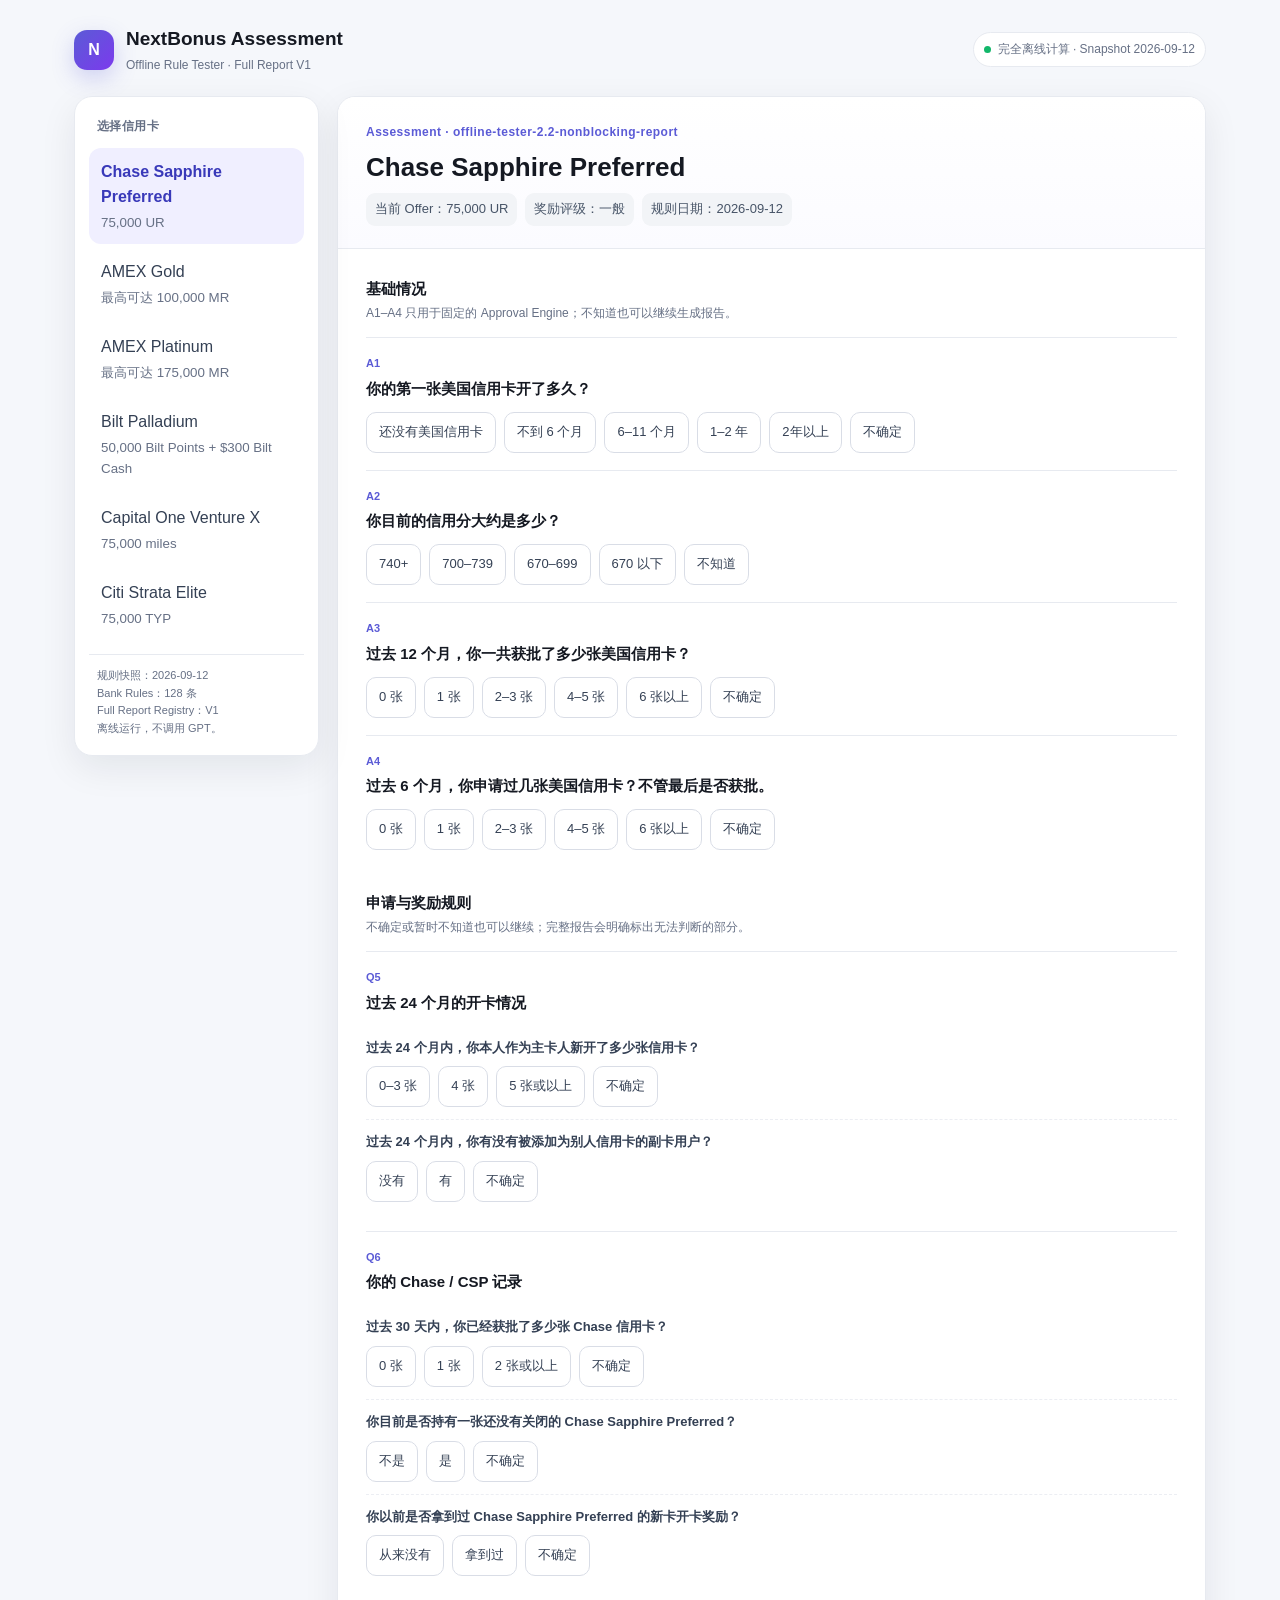
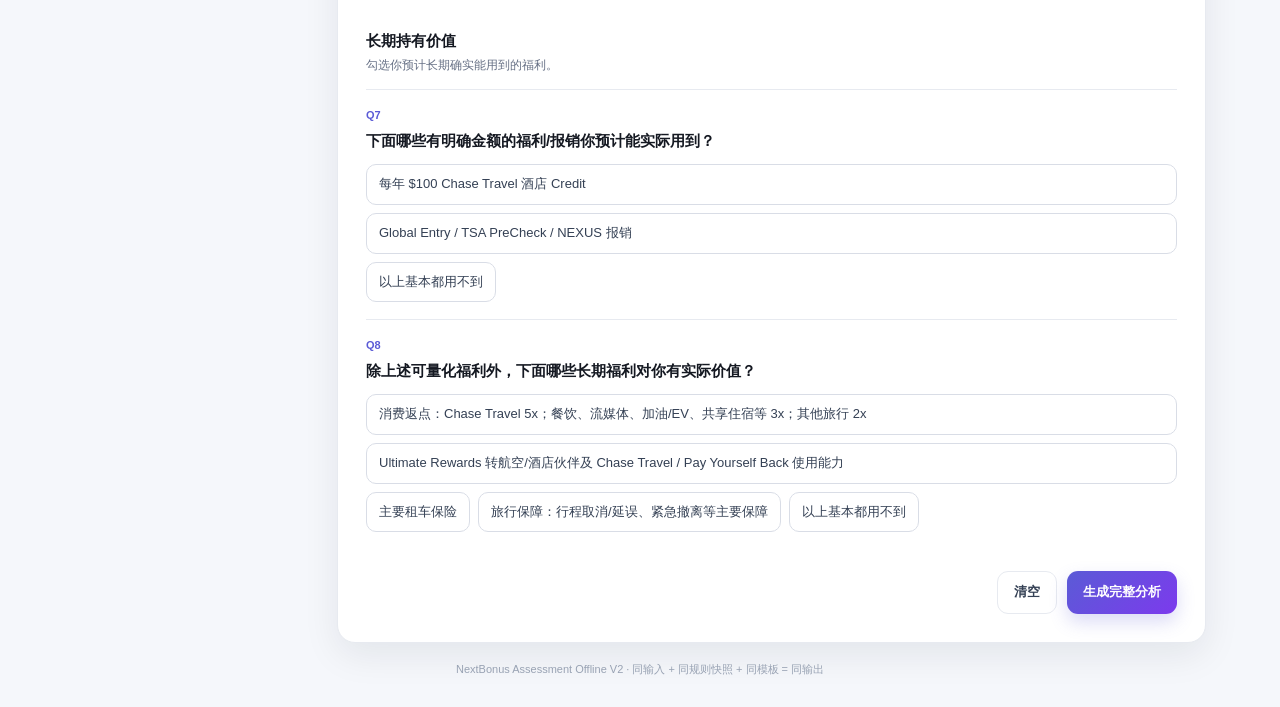
==== index.html @ 0c430f92 "Publish isolated Assessment V2.2 sandbox with QA findings" ====
<!doctype html>
<html lang="zh-CN">
<head>
<meta charset="utf-8"><meta name="viewport" content="width=device-width,initial-scale=1">
<title>NextBonus Assessment Offline V2</title>
<style>
:root{--bg:#f5f7fb;--panel:#fff;--text:#151922;--muted:#667085;--line:#e7eaf0;--brand:#5b5bd6;--brand2:#7c3aed;--good:#067647;--warn:#b54708;--bad:#b42318;--soft:#f2f4f7;--shadow:0 12px 36px rgba(16,24,40,.08)}
*{box-sizing:border-box}html{scroll-behavior:smooth}body{margin:0;background:var(--bg);color:var(--text);font-family:-apple-system,BlinkMacSystemFont,"Segoe UI","PingFang SC","Microsoft YaHei",Arial,sans-serif;line-height:1.6}button,input{font:inherit}.shell{max-width:1180px;margin:0 auto;padding:24px}.topbar{display:flex;align-items:center;justify-content:space-between;gap:16px;margin-bottom:20px}.brand{display:flex;align-items:center;gap:12px}.logo{width:40px;height:40px;border-radius:13px;background:linear-gradient(135deg,var(--brand),var(--brand2));display:grid;place-items:center;color:#fff;font-weight:850;box-shadow:0 8px 22px rgba(91,91,214,.25)}.brand h1{font-size:19px;margin:0}.brand p{font-size:12px;margin:2px 0 0;color:var(--muted)}.badge{display:inline-flex;align-items:center;gap:7px;padding:7px 10px;border:1px solid var(--line);border-radius:999px;background:#fff;color:var(--muted);font-size:12px}.dot{width:7px;height:7px;border-radius:50%;background:#12b76a}.layout{display:grid;grid-template-columns:245px minmax(0,1fr);gap:18px}.sidebar,.panel{background:var(--panel);border:1px solid var(--line);border-radius:18px;box-shadow:var(--shadow)}.sidebar{padding:14px;height:max-content;position:sticky;top:18px}.side-title{font-size:12px;color:var(--muted);font-weight:700;letter-spacing:.04em;padding:6px 8px 10px}.card-btn{width:100%;border:0;background:transparent;text-align:left;padding:11px 12px;border-radius:12px;cursor:pointer;color:#344054;margin:2px 0;transition:.15s}.card-btn:hover{background:#f7f7ff}.card-btn.active{background:#f0efff;color:#3939b9;font-weight:700}.card-btn small{display:block;color:var(--muted);font-weight:500;margin-top:2px}.side-note{border-top:1px solid var(--line);margin-top:12px;padding:12px 8px 4px;color:var(--muted);font-size:11px}.panel{overflow:hidden}.hero{padding:26px 28px 22px;border-bottom:1px solid var(--line);background:linear-gradient(180deg,#fff,#fbfbff)}.eyebrow{font-size:12px;color:var(--brand);font-weight:800;letter-spacing:.04em}.hero h2{font-size:26px;margin:5px 0}.hero-meta{display:flex;flex-wrap:wrap;gap:8px;color:var(--muted);font-size:13px}.offer-chip{display:inline-flex;padding:6px 9px;background:#f2f4f7;border-radius:9px;color:#475467}.sections{padding:4px 28px 28px}.section{padding-top:24px}.section-title{font-size:15px;font-weight:800;margin-bottom:3px}.section-sub{font-size:12px;color:var(--muted);margin-bottom:14px}.question{padding:17px 0;border-top:1px solid var(--line)}.question:first-of-type{border-top:0}.qnum{font-size:11px;font-weight:800;color:var(--brand);margin-bottom:4px}.qtitle{font-size:15px;font-weight:700;margin-bottom:11px}.subq{padding:12px 0}.subq+.subq{border-top:1px dashed #eceef3}.subq-title{font-size:13px;font-weight:650;margin-bottom:8px;color:#344054}.options{display:flex;flex-wrap:wrap;gap:8px}.option{position:relative}.option input{position:absolute;opacity:0;pointer-events:none}.option span{display:block;padding:9px 12px;border:1px solid #d9dde6;border-radius:10px;background:#fff;color:#344054;font-size:13px;cursor:pointer;transition:.15s;max-width:100%}.option input:checked+span{border-color:#7777df;background:#f2f1ff;color:#3030a8;box-shadow:0 0 0 2px rgba(91,91,214,.08)}.option span:hover{border-color:#a7a7e9}.option.long{flex:1 1 100%}.number-row{display:flex;gap:8px;align-items:center;margin-top:9px}.number-row input{width:110px;padding:9px 10px;border:1px solid #d9dde6;border-radius:10px;outline:none}.hidden{display:none!important}.form-error{display:none;margin:16px 0 0;padding:11px 13px;background:#fff4ed;border:1px solid #ffd6ae;color:#93370d;border-radius:10px;font-size:13px}.form-error.show{display:block}.actions{display:flex;gap:10px;justify-content:flex-end;padding-top:22px}.btn{border:0;border-radius:11px;padding:10px 16px;cursor:pointer;font-weight:700;font-size:13px}.btn.primary{background:linear-gradient(135deg,var(--brand),var(--brand2));color:#fff;box-shadow:0 8px 18px rgba(91,91,214,.22)}.btn.secondary{background:#fff;border:1px solid var(--line);color:#344054}.btn.ghost{background:#f7f8fa;color:#475467}.btn:hover{filter:brightness(.985)}
.report{padding:28px}.report-head{padding-bottom:22px;border-bottom:1px solid var(--line)}.report-kicker{font-size:12px;color:var(--muted);font-weight:700}.action-label{font-size:32px;font-weight:850;letter-spacing:-.02em;margin:4px 0}.action-label.apply{color:var(--good)}.action-label.consider{color:#3b4cca}.action-label.wait{color:var(--warn)}.action-label.stop{color:var(--bad)}.summary{font-size:15px;color:#475467}.report-section{padding:20px 0;border-bottom:1px solid var(--line)}.report-section:last-of-type{border-bottom:0}.report-title{display:flex;align-items:center;gap:8px;font-weight:800;font-size:15px;margin-bottom:8px}.status{font-size:12px;color:var(--brand);padding:2px 7px;border-radius:999px;background:#f2f1ff}.report-text{font-size:14px;color:#475467;white-space:pre-line}.cta-box{margin-top:22px;padding:18px;border-radius:14px;background:#f8f9fc;border:1px solid var(--line)}.cta-box p{margin:0 0 12px;color:#475467;font-size:14px}.cta-actions{display:flex;gap:10px;flex-wrap:wrap}.dev-tools{margin-top:18px;padding-top:16px;border-top:1px dashed var(--line);display:flex;gap:8px;flex-wrap:wrap}.debug{margin-top:16px}.debug summary{cursor:pointer;font-weight:700;font-size:13px;color:#475467}.debug-box{margin-top:10px;background:#101828;color:#e4e7ec;border-radius:12px;padding:14px;overflow:auto;font:12px/1.6 ui-monospace,SFMono-Regular,Menlo,monospace;white-space:pre-wrap}
.offer-page{padding:28px}.offer-top{padding-bottom:20px;border-bottom:1px solid var(--line)}.offer-top h2{font-size:27px;margin:4px 0}.assessment-card{margin-top:20px;border:1px solid var(--line);border-radius:16px;padding:18px;background:#fff}.assessment-card h3{margin:0 0 4px;font-size:15px}.assessment-action{font-size:23px;font-weight:850;margin:2px 0 14px}.metrics{display:grid;grid-template-columns:repeat(2,1fr);gap:10px}.metric{border:1px solid var(--line);border-radius:13px;padding:13px}.metric-name{font-size:12px;color:var(--muted)}.metric-value{font-size:18px;font-weight:800;margin-top:2px}.offer-actions{display:flex;gap:9px;flex-wrap:wrap;margin-top:16px}.empty-assessment{padding:16px;background:#f8f9fc;border:1px solid var(--line);border-radius:14px;color:#475467;font-size:13px}.incomplete{padding:28px}.incomplete-box{padding:18px;border:1px solid #fed7aa;background:#fff7ed;border-radius:14px}.incomplete h3{margin:0 0 7px;color:#9a3412}.incomplete p{margin:0;color:#7c2d12;font-size:13px}.footer{padding:18px 4px 4px;text-align:center;color:#98a2b3;font-size:11px}
@media(max-width:820px){.shell{padding:12px}.badge{display:none}.layout{grid-template-columns:1fr}.sidebar{position:static;display:flex;overflow-x:auto;gap:4px;padding:8px}.side-title,.side-note{display:none}.card-btn{min-width:160px}.hero,.report,.offer-page{padding:20px}.sections{padding:4px 20px 20px}.metrics{grid-template-columns:1fr}.action-label{font-size:28px}}
</style></head><body>
<div class="shell"><div class="topbar"><div class="brand"><div class="logo">N</div><div><h1>NextBonus Assessment</h1><p>Offline Rule Tester · Full Report V1</p></div></div><div class="badge"><span class="dot"></span> 完全离线计算 · Snapshot 2026-09-12</div></div><div class="layout"><aside class="sidebar" id="sidebar"></aside><main class="panel" id="main"></main></div><div class="footer">NextBonus Assessment Offline V2 · 同输入 + 同规则快照 + 同模板 = 同输出</div></div>
<script>window.NB_CONFIG={"snapshotDate":"2026-09-12","engineVersion":"offline-tester-2.1-full-report-v1","sourceVersions":{"Bank Rules.xlsx":"128 rules / Drive modified 2026-09-12T10:27:48Z","Assessment Orchestrator.xlsx":"FINAL / 2026-09-12","Approval Engine.xlsx":"FINAL / 2026-09-12","Offer Timing.xlsx":"current internal snapshot","Long-term Holding Value.xlsx":"FINAL / 6 launch cards","Full Report Template Registry V1.xlsx":"120/120 reference QA; 76/76 variable QA"},"cards":{"chase_sapphire_preferred":{"key":"chase_sapphire_preferred","name":"Chase Sapphire Preferred","issuer":"CHASE","sensitivity":"MEDIUM","annualFee":95.0,"article":"https://www.uscreditcards101.com/zh/cn/article/chase-sapphire-preferred/","applicationUrl":"https://www.uscreditcards101.com/go/chase-sapphire-preferred","q7":[{"id":"CSP_Q7_HOTEL","label":"每年 $100 Chase Travel 酒店 Credit","annualValue":100.0,"short":"Chase Travel 酒店 Credit"},{"id":"CSP_Q7_GE","label":"Global Entry / TSA PreCheck / NEXUS 报销","annualValue":30.0,"short":"GE / TSA / NEXUS 报销"}],"q8":[{"id":"CSP_Q8_REWARDS","label":"消费返点：Chase Travel 5x；餐饮、流媒体、加油/EV、共享住宿等 3x；其他旅行 2x","short":"消费高倍返点"},{"id":"CSP_Q8_UR","label":"Ultimate Rewards 转航空/酒店伙伴及 Chase Travel / Pay Yourself Back 使用能力","short":"UR 转点"},{"id":"CSP_Q8_RENTAL","label":"主要租车保险","short":"租车保险"},{"id":"CSP_Q8_TRAVEL_PROTECTION","label":"旅行保障：行程取消/延误、紧急撤离等主要保障","short":"旅行保障"}],"timing":{"timingId":"OT-CHASE-010","rating":"一般","wait":"不建议等待","mechanism":"PUBLIC","current":"75,000 UR","high":"100,000 UR","low":"60,000 UR","historyCount":4}},"amex_gold":{"key":"amex_gold","name":"AMEX Gold","issuer":"AMEX","sensitivity":"MEDIUM","annualFee":325.0,"article":"https://www.uscreditcards101.com/zh/cn/article/amex-prg-intro/","applicationUrl":"https://www.uscreditcards101.com/go/amex-gold","q7":[{"id":"GOLD_Q7_UBER","label":"$120 Uber Credit","annualValue":120.0,"short":"Uber Credit"},{"id":"GOLD_Q7_DUNKIN","label":"$84 Dunkin Credit","annualValue":84.0,"short":"Dunkin Credit"},{"id":"GOLD_Q7_RESY","label":"$100 Resy Credit","annualValue":100.0,"short":"Resy Credit"},{"id":"GOLD_Q7_DINING","label":"$120 Dining Credit","annualValue":120.0,"short":"Dining Credit"}],"q8":[{"id":"GOLD_Q8_REWARDS","label":"消费返点：餐饮/美国超市 4x；AMEX Travel 预付酒店 5x；机票等高倍积分","short":"餐饮/超市高倍积分"},{"id":"GOLD_Q8_MR","label":"Membership Rewards 转航空或酒店伙伴","short":"MR 转点"},{"id":"GOLD_Q8_THC","label":"The Hotel Collection 酒店待遇","short":"THC 酒店权益"},{"id":"GOLD_Q8_HERTZ","label":"Hertz Five Star","short":"Hertz Five Star"},{"id":"GOLD_Q8_OFFERS","label":"AMEX Offers","short":"AMEX Offers"}],"timing":{"timingId":"OT-AMEX-002","rating":"史高","wait":"不建议等待","mechanism":"AS_HIGH_AS","current":"最高可达 100,000 MR","max":"100,000 MR","high":"100,000 MR","low":"60,000 MR","historyCount":4}},"amex_platinum":{"key":"amex_platinum","name":"AMEX Platinum","issuer":"AMEX","sensitivity":"MEDIUM","annualFee":895.0,"article":"https://www.uscreditcards101.com/zh/cn/article/amex-platinum-intro/","applicationUrl":"https://www.uscreditcards101.com/go/amex-platinum","q7":[{"id":"PLAT_Q7_FHR","label":"$600 FHR 酒店 Credit","annualValue":600.0,"short":"FHR 酒店 Credit"},{"id":"PLAT_Q7_ENTERTAINMENT","label":"$300 娱乐订阅 Credit","annualValue":300.0,"short":"娱乐订阅 Credit"},{"id":"PLAT_Q7_EQUINOX","label":"$300 Equinox Credit","annualValue":300.0,"short":"Equinox Credit"},{"id":"PLAT_Q7_CLEAR","label":"$209 CLEAR Credit","annualValue":209.0,"short":"CLEAR Credit"},{"id":"PLAT_Q7_OURA","label":"$200 Oura Ring Credit","annualValue":200.0,"short":"Oura Ring Credit"},{"id":"PLAT_Q7_LULULEMON","label":"$300 Lululemon Credit","annualValue":300.0,"short":"Lululemon Credit"},{"id":"PLAT_Q7_RESY","label":"$400 Resy Credit","annualValue":400.0,"short":"Resy Credit"},{"id":"PLAT_Q7_WALMART","label":"Walmart+ 月度会员报销","annualValue":155.4,"short":"Walmart+"},{"id":"PLAT_Q7_AIRLINE","label":"$200 航空杂费 Credit","annualValue":200.0,"short":"航空杂费 Credit"},{"id":"PLAT_Q7_UBER","label":"$200 Uber Credit + $100 Uber One","annualValue":300.0,"short":"Uber / Uber One"},{"id":"PLAT_Q7_GE","label":"Global Entry / TSA PreCheck 报销","annualValue":30.0,"short":"GE / TSA 报销"}],"q8":[{"id":"PLAT_Q8_REWARDS","label":"消费返点：机票及部分 AMEX Travel 酒店 5x MR","short":"5x 机票/酒店"},{"id":"PLAT_Q8_MR","label":"Membership Rewards 转航空或酒店伙伴","short":"MR 转点"},{"id":"PLAT_Q8_LOUNGE","label":"Centurion Lounge、Priority Pass、Delta Sky Club 等机场休息室","short":"机场休息室"},{"id":"PLAT_Q8_HOTEL_STATUS","label":"Hilton Gold、Marriott Gold、Leaders Club Sterling 等酒店会籍","short":"酒店会籍"},{"id":"PLAT_Q8_FHR","label":"FHR / THC 酒店附加待遇","short":"FHR / THC 酒店待遇"},{"id":"PLAT_Q8_RENTAL_STATUS","label":"Avis、Hertz、National 等租车高级会员","short":"租车会籍"},{"id":"PLAT_Q8_OFFERS","label":"AMEX Offers","short":"AMEX Offers"},{"id":"PLAT_Q8_PROTECTION","label":"延长保修、购物保护等 AMEX 购物保障","short":"购物保障"}],"timing":{"timingId":"OT-AMEX-001","rating":"史高","wait":"不建议等待","mechanism":"AS_HIGH_AS","current":"最高可达 175,000 MR","max":"175,000 MR","high":"175,000 MR","low":"75,000 MR","historyCount":4}},"bilt_palladium":{"key":"bilt_palladium","name":"Bilt Palladium","issuer":"BILT","sensitivity":"HIGH","annualFee":495.0,"article":"https://www.uscreditcards101.com/zh/cn/article/bilt-palladium-card-review/","applicationUrl":"https://www.uscreditcards101.com/go/bilt-palladium","q7":[{"id":"BILT_Q7_HOTEL","label":"每年 $400 Bilt Travel 酒店 Credit","annualValue":400.0,"short":"Bilt Travel 酒店 Credit"},{"id":"BILT_Q7_CASH","label":"每年 $200 Bilt Cash","annualValue":200.0,"short":"Bilt Cash"}],"q8":[{"id":"BILT_Q8_REWARDS","label":"消费返点：房租/房贷 1x；其他消费 2x Bilt Points + 4% Bilt Cash","short":"房租/消费返点"},{"id":"BILT_Q8_TRANSFER","label":"Bilt Points 转航空或酒店伙伴","short":"Bilt 转点"},{"id":"BILT_Q8_PP","label":"Priority Pass","short":"Priority Pass"},{"id":"BILT_Q8_PHONE","label":"手机保险","short":"手机保险"},{"id":"BILT_Q8_LHC","label":"Bilt Luxury Hotel Collection","short":"Luxury Hotel Collection"},{"id":"BILT_Q8_EXPERIENCES","label":"Bilt Rent Day 与其他会员活动 / Exclusive Bilt Experiences","short":"Rent Day / Bilt Experiences"}],"timing":{"timingId":"OT-BILTCOLUMN-011","rating":"史高","wait":"不建议等待","mechanism":"PUBLIC","current":"50,000 Bilt Points + $300 Bilt Cash","high":"50,000 Bilt Points + $300 Bilt Cash","low":"50,000 Bilt Points + $300 Bilt Cash","historyCount":1}},"capital_one_venture_x":{"key":"capital_one_venture_x","name":"Capital One Venture X","issuer":"CAPITAL_ONE","sensitivity":"HIGH","annualFee":395.0,"article":"https://www.uscreditcards101.com/zh/cn/article/capital-one-venture-x-card-review/","applicationUrl":"https://www.uscreditcards101.com/go/capital-one-venture-x","q7":[{"id":"VX_Q7_TRAVEL","label":"每年 $300 Capital One Travel Credit","annualValue":300.0,"short":"Capital One Travel Credit"},{"id":"VX_Q7_ANNIV","label":"每年 10,000 周年里程","annualValue":130.0,"short":"10,000 周年里程"},{"id":"VX_Q7_GE","label":"Global Entry / TSA PreCheck 报销","annualValue":30.0,"short":"GE / TSA 报销"}],"q8":[{"id":"VX_Q8_REWARDS","label":"消费返点：所有消费 2x；Capital One Travel 最高 10x/5x","short":"2x / Travel 高倍返点"},{"id":"VX_Q8_TRANSFER","label":"Capital One Miles 转航空伙伴","short":"Capital One 转点"},{"id":"VX_Q8_LOUNGE","label":"Priority Pass 与 Capital One Lounge","short":"机场休息室"},{"id":"VX_Q8_HERTZ","label":"Hertz President’s Circle","short":"Hertz President’s Circle"},{"id":"VX_Q8_PROTECTION","label":"其他旅行与租车保障","short":"旅行/租车保障"}],"timing":{"timingId":"OT-CAPITALONE-013","rating":"一般","wait":"建议等待","mechanism":"PUBLIC","current":"75,000 miles","high":"100,000 miles","low":"75,000 miles","historyCount":4}},"citi_strata_elite":{"key":"citi_strata_elite","name":"Citi Strata Elite","issuer":"CITI","sensitivity":"HIGH","annualFee":595.0,"article":"https://www.uscreditcards101.com/zh/cn/article/citi-strata-elite-review/","applicationUrl":"https://www.uscreditcards101.com/go/citi-strata-elite","q7":[{"id":"CITI_Q7_HOTEL","label":"每年 $300 Citi Travel 酒店 Credit","annualValue":300.0,"short":"Citi Travel 酒店 Credit"},{"id":"CITI_Q7_SPLURGE","label":"每年 $200 Splurge Credit","annualValue":200.0,"short":"Splurge Credit"},{"id":"CITI_Q7_BLACKLANE","label":"每年 $200 Blacklane Credit","annualValue":200.0,"short":"Blacklane Credit"},{"id":"CITI_Q7_GE","label":"Global Entry / TSA PreCheck 报销","annualValue":30.0,"short":"GE / TSA 报销"},{"id":"CITI_Q7_REL","label":"$145 Citigold / Private Client 年度关系 Credit","annualValue":145.0,"short":"Citigold / Private Client Credit"}],"q8":[{"id":"CITI_Q8_REWARDS","label":"消费返点：Citi Travel 12x/6x、周末晚餐饮 6x、其他餐饮 3x、其他消费 1.5x","short":"消费高倍返点"},{"id":"CITI_Q8_AA","label":"ThankYou Points 转 American Airlines","short":"AA 转点"},{"id":"CITI_Q8_OTHER_TRANSFER","label":"ThankYou Points 转其他航空或酒店伙伴","short":"其他转点伙伴"},{"id":"CITI_Q8_PP","label":"Priority Pass（主卡可带 2 位客人）","short":"Priority Pass"},{"id":"CITI_Q8_AA_PASS","label":"每年 4 张 Admirals Club Lounge Pass","short":"Admirals Club Pass"},{"id":"CITI_Q8_RESERVE","label":"The Reserve by Citi Travel 高端酒店待遇","short":"Reserve 酒店权益"},{"id":"CITI_Q8_TRAVEL_PROTECTION","label":"旅行保险 / 旅行保障","short":"旅行保障"}],"timing":{"timingId":"OT-CITI-015","rating":"一般","wait":"不建议等待","mechanism":"PUBLIC","current":"75,000 TYP","high":"100,000 TYP","low":"75,000 TYP","historyCount":3}}},"finalTemplates":{"APPLY_NOW":{"action":"现在申请","summary":"目前没有明显限制，现在的奖励也值得申请。"},"CONSIDER":{"action":"可以申请","summary":"目前没有明显申请限制。"},"WAIT_APPLICATION_RULE":{"action":"建议等待","summary":"目前有一项申请规则还需要等一等，具体原因见下方。"},"WAIT_BONUS_RULE":{"action":"建议等待","summary":"现在申请会影响开卡奖励资格，建议等限制解除后再申请。"},"WAIT_SYSTEM_RULE":{"action":"建议等待","summary":"有一项规则目前还不能可靠确认。"},"WAIT_OFFER":{"action":"建议等待","summary":"申请条件本身没有明显问题，但当前奖励值得等等。"},"STOP_APPLICATION":{"action":"暂不建议申请","summary":"目前有明确的申请限制。"},"BONUS_BLOCK":{"action":"暂不建议申请","summary":"目前即使申请，也拿不到这次开卡奖励。"},"APPROVAL_RISK":{"action":"暂不建议申请","summary":"按你目前的情况，这张卡的获批难度比较高。"}},"applicationClear":{"chase_sapphire_preferred":"你目前没有触发 Chase 5/24、近期批卡限制或 CSP 当前持卡限制。","amex_gold":"你目前没有触发同卡 90 天重复申请限制，AMEX 当前持卡数量也没有形成申请限制。","amex_platinum":"你目前没有触发同卡 90 天重复申请限制，AMEX 当前持卡数量也没有形成申请限制。","bilt_palladium":"你目前不在 Bilt 被拒后的 45 天等待期内。","capital_one_venture_x":"你近期的 Capital One 申请记录没有触发当前 Offer 的申请限制。","citi_strata_elite":"你目前没有触发 Citi 8 天或 2/65 的近期申请限制。"},"bonusClear":"从你目前的持卡和开卡奖励记录看，没有发现会影响这次开卡奖励的情况。","approvalReasons":{"AGE_NONE":{"text":"你目前还没有自己的美国信用卡记录。","polarity":"NEGATIVE","priority":100},"AGE_LT6M":{"text":"你的第一张美国信用卡还不到 6 个月，信用记录偏短。","polarity":"NEGATIVE","priority":95},"AGE_6_11M":{"text":"你的美国信用记录还不到一年。","polarity":"NEGATIVE","priority":85},"AGE_1_2Y":{"text":"你的美国信用记录已经超过一年。","polarity":"POSITIVE","priority":40},"AGE_2Y_PLUS":{"text":"你的美国信用记录已经比较成熟。","polarity":"POSITIVE","priority":45},"SCORE_740_PLUS":{"text":"你的信用分在 740 以上，属于比较好的区间。","polarity":"POSITIVE","priority":50},"SCORE_700_739":{"text":"你的信用分在 700–739，整体还不错。","polarity":"POSITIVE","priority":35},"SCORE_670_699":{"text":"你的信用分在 670–699，会增加一些申请难度。","polarity":"NEGATIVE","priority":80},"SCORE_LT670":{"text":"你的信用分低于 670，是目前比较明显的负面因素。","polarity":"NEGATIVE","priority":98},"ACTIVITY_LOW":{"text":"最近申请和新开信用卡的频率不高。","polarity":"POSITIVE","priority":30},"ACTIVITY_MEDIUM":{"text":"最近有一些信用卡申请记录。","polarity":"NEUTRAL","priority":60},"ACTIVITY_HIGH":{"text":"最近申请和新开信用卡的数量比较多。","polarity":"NEGATIVE","priority":88},"ACTIVITY_VERY_HIGH":{"text":"你近期申请信用卡比较频繁，是目前比较明显的负面因素。","polarity":"NEGATIVE","priority":97},"BILT_THIN_FILE":{"text":"你的信用记录还比较短，对 Bilt 2.0 会更不利。","polarity":"NEGATIVE","priority":100},"BILT_RECENT_ACTIVITY_HIGH":{"text":"你最近申请信用卡比较频繁，这会增加 Bilt 的申请难度。","polarity":"NEGATIVE","priority":95},"BILT_NEW_ACCOUNTS_HIGH":{"text":"过去一年你新开的信用卡比较多，这会增加 Bilt 的申请难度。","polarity":"NEGATIVE","priority":90}},"approvalTemplates":{"APPROVAL_HIGH":"按你目前的情况，这张卡的获批条件比较不错。","APPROVAL_MEDIUM":"按你目前的情况，这张卡不算特别稳。","APPROVAL_LOW":"按你目前的情况，这张卡的获批难度比较高。","APPROVAL_VERY_LOW":"目前有明确的申请限制，因此获批可能性显示为极低。","APPROVAL_UNKNOWN":"目前的信息还不足以可靠判断获批可能性。","APPROVAL_VERY_LOW_WAIT":"由于上面的申请规则目前处于等待状态，获批可能性显示为极低。","APPROVAL_VERY_LOW_BLOCK":"由于上面的申请规则目前明确限制申请，获批可能性显示为极低。","APPROVAL_SOFT_1":"上面的申请规则也会增加一些申请难度。","APPROVAL_SOFT_2":"上面的申请规则会明显增加这次申请难度。"},"longTemplates":{"LT_BASE_HAS_VALUE":"按你的选择，你每年大约能用到 ${usable_value} 的可量化福利。","LT_BASE_ZERO":"按你的选择，目前没有可量化报销能实际用到。","LT_COVER_GE100":"这些可量化福利已经可以覆盖这张卡的年费。","LT_COVER_75_99":"这些可量化福利可以覆盖大部分年费。","LT_COVER_50_74":"这些可量化福利可以覆盖一半以上的年费。","LT_COVER_25_49":"这些可量化福利只能覆盖一部分年费。","LT_COVER_LT25":"这些可量化福利只能覆盖很少一部分年费。","LT_NO_ANNUAL_FEE":"这张卡没有年费。","LT_BENEFITS_SELECTED":"除此之外，你还会用到：{selected_benefit_short_labels}。","LT_BENEFITS_NONE":"其他主要长期福利目前基本用不上。","LT_END_VERY_HIGH":"以你的使用方式，这张卡很适合长期持有。","LT_END_HIGH":"以你的使用方式，这张卡比较适合长期持有。","LT_END_MEDIUM":"这些福利能抵掉一部分持卡成本，长期持有价值比较一般。","LT_END_LOW":"你能用上的福利不算多，年费比较难完全值回来。","LT_END_VERY_LOW":"你目前能用上的主要福利很少，长期持有并不划算。","LT_END_UNKNOWN":"还缺少你的福利使用情况，暂时无法判断长期持有价值。","LT_Q7_SELECTED":"你能用到的可量化福利包括：{selected_q7_short_labels}。","LT_Q7_NONE":"目前没有你明确会使用的可量化福利。"},"cta":{"APPLY_NOW":{"text":"去申请","pre":"现在就可以申请这张卡。","dest":"current_application_url"},"CONSIDER":{"text":"去申请","pre":"如果你现在想申请，可以直接继续。","dest":"current_application_url"},"WAIT_APPLICATION_RULE":{"text":"返回 Offer","pre":"{retry_or_condition_sentence}","dest":"offer_detail_url"},"WAIT_BONUS_RULE":{"text":"返回 Offer","pre":"{retry_or_condition_sentence}","dest":"offer_detail_url"},"WAIT_SYSTEM_RULE":{"text":"返回 Offer","pre":"建议等这项规则确认后再重新评估。","dest":"offer_detail_url"},"WAIT_OFFER":{"text":"返回 Offer","pre":"当前可以先不申请，等更好的奖励。","dest":"offer_detail_url"},"STOP_APPLICATION":{"text":"返回 Offer","pre":"目前不建议继续申请这张卡。","dest":"offer_detail_url"},"BONUS_BLOCK":{"text":"返回 Offer","pre":"目前不建议为了这次开卡奖励继续申请。","dest":"offer_detail_url"},"APPROVAL_RISK":{"text":"返回 Offer","pre":"目前申请难度比较高，可以先回到 Offer 页面。","dest":"offer_detail_url"}}};</script>
<script>
(function(){'use strict';
const C=window.NB_CONFIG;
C.engineVersion='offline-tester-2.2-nonblocking-report';
C.finalTemplates.WAIT_INFORMATION={action:'建议等待',summary:'有一些关键信息目前还不确定，完整报告里已经标出来。'};
C.cta.WAIT_INFORMATION={text:'返回 Offer',pre:'报告里已经标出还无法判断的部分；之后确认信息后可以重新评估。',dest:'offer_detail_url'};
const RULES={
 'CHASE-001':{name:'Chase 5/24',dimension:'APPLICATION',impact:3,hard:'WAIT'},
 'CHASE-002':{name:'Chase 2/30',dimension:'APPLICATION',impact:3,hard:'WAIT'},
 'CHASE-003':{name:'CSP 同卡奖励历史',dimension:'BONUS',impact:3,hard:'BLOCK'},
 'CHASE-010':{name:'Chase 5/24 副卡边界',dimension:'APPLICATION',impact:0,hard:'NONE'},
 'CHASE-PROD-017':{name:'CSP 当前持卡限制',dimension:'APPLICATION',impact:3,hard:'BLOCK'},
 'AMEX-001':{name:'AMEX 同产品持卡历史',dimension:'BONUS',impact:3,hard:'BLOCK'},
 'AMEX-008':{name:'AMEX Charge / Pay Over Time 卡数量',dimension:'APPLICATION',impact:1,hard:'NONE'},
 'AMEX-011':{name:'AMEX 同产品 90 天间隔',dimension:'APPLICATION',impact:2,hard:'NONE'},
 'AMEX-FL-001':{name:'AMEX Platinum Family Rule',dimension:'BONUS',impact:3,hard:'BLOCK'},
 'AMEX-FL-004':{name:'AMEX Gold Family Rule',dimension:'BONUS',impact:3,hard:'BLOCK'},
 'BILT-001':{name:'Bilt 2.0 共享 Welcome Bonus 限制',dimension:'BONUS',impact:3,hard:'BLOCK'},
 'BILT-003':{name:'Bilt 45 天重新申请间隔',dimension:'APPLICATION',impact:3,hard:'WAIT'},
 'CAP1-001':{name:'Capital One 近期申请信号',dimension:'APPLICATION',impact:1,hard:'NONE'},
 'CAP1-002':{name:'Capital One 30 天申请次数条款',dimension:'APPLICATION',impact:3,hard:'WAIT'},
 'CAP1-004':{name:'Venture X 48 个月奖励限制',dimension:'BONUS',impact:3,hard:'WAIT'},
 'CITI-001':{name:'Citi 8 天申请节奏',dimension:'APPLICATION',impact:2,hard:'NONE'},
 'CITI-002':{name:'Citi 2/65',dimension:'APPLICATION',impact:3,hard:'WAIT'},
 'CITI-PROD-009':{name:'Strata Elite 48 个月奖励 / 转卡条款',dimension:'BONUS',impact:3,hard:'WAIT'}
};
const HARD_RANK={NONE:0,WAIT:1,BLOCK:2};
const MISSING_FACT_INFO={
 '过去 24 个月本人主卡新账户':{dimension:'APPLICATION',hard:true,text:'你没有确认过去 24 个月本人新开信用卡的数量，因此 Chase 5/24 是否触发目前无法判断。'},
 '过去 30 天 Chase 批卡数量':{dimension:'APPLICATION',hard:true,text:'你没有确认过去 30 天 Chase 的批卡数量，因此 Chase 2/30 是否触发目前无法判断。'},
 'CSP 开卡奖励历史':{dimension:'BONUS',hard:true,text:'你没有确认是否曾拿过 Chase Sapphire Preferred 的开卡奖励，因此这次开卡奖励资格目前无法判断。'},
 '当前 CSP 持卡状态':{dimension:'APPLICATION',hard:true,text:'你没有确认目前是否仍持有 Chase Sapphire Preferred，因此当前持卡限制是否适用目前无法判断。'},
 '同产品 90 天申请记录':{dimension:'APPLICATION',hard:false,text:'你没有确认过去 90 天是否申请或获批过这张 AMEX 卡，因此这项近期申请影响目前无法判断。'},
 'AMEX Charge / Pay Over Time 持卡数量':{dimension:'APPLICATION',hard:false,text:'你没有确认目前持有多少张 AMEX Gold / Platinum / Green 这类卡，因此持卡数量带来的申请影响目前无法判断。'},
 'AMEX 相关持卡历史':{dimension:'BONUS',hard:true,text:'你没有确认相关 AMEX 持卡历史，因此 lifetime / Family Rule 是否影响这次开卡奖励目前无法判断。'},
 'Bilt 2.0 持卡/奖励历史':{dimension:'BONUS',hard:true,text:'你没有确认 Bilt 2.0 的持卡或开卡奖励历史，因此这次开卡奖励资格目前无法判断。'},
 'Bilt 最近被拒记录':{dimension:'APPLICATION',hard:true,text:'你没有确认最近一次 Bilt 申请是否被拒，因此 45 天重新申请等待期是否适用目前无法判断。'},
 'Capital One 近 6 个月申请记录':{dimension:'APPLICATION',hard:false,text:'你没有确认最近 6 个月的 Capital One 申请记录，因此这项近期申请影响目前无法判断。'},
 'Capital One 30 天申请次数':{dimension:'APPLICATION',hard:true,text:'你没有确认过去 30 天 Capital One 的申请次数，因此当前 Offer 的近期申请限制是否触发目前无法判断。'},
 'Venture X 48 个月奖励历史':{dimension:'BONUS',hard:true,text:'你没有确认过去 48 个月的 Venture X 开卡奖励历史，因此这次开卡奖励资格目前无法判断。'},
 'Citi 8 天申请记录':{dimension:'APPLICATION',hard:false,text:'你没有确认过去 8 天的 Citi 个人卡申请记录，因此这项近期申请影响目前无法判断。'},
 'Citi 65 天申请次数':{dimension:'APPLICATION',hard:true,text:'你没有确认过去 65 天的 Citi 申请次数，因此 2/65 是否触发目前无法判断。'},
 'Strata Elite 48 个月奖励历史':{dimension:'BONUS',hard:true,text:'你没有确认过去 48 个月的 Strata Elite 开卡奖励历史，因此这次开卡奖励资格目前无法判断。'},
 'Strata Elite 转卡历史':{dimension:'BONUS',hard:true,text:'你没有确认是否曾把其他 Citi 卡转成 Strata Elite，因此 48 个月转卡条款是否影响奖励资格目前无法判断。'},
 '转入 Elite 的来源卡奖励历史':{dimension:'BONUS',hard:true,text:'你没有确认转入 Strata Elite 的来源卡奖励历史，因此 48 个月转卡条款是否影响奖励资格目前无法判断。'}
};
function missingDetails(b){return (b.missingUserFacts||[]).map(k=>({key:k,...(MISSING_FACT_INFO[k]||{dimension:'UNKNOWN',hard:true,text:`你没有确认“${k}”，因此相关判断目前无法完成。`})}))}

function clean(x){return String(x==null?'':x).trim()} function unknown(x){let s=clean(x);return !s||s.includes('不确定')||s.includes('不知道')}
function arr(x){return Array.isArray(x)?x:(x?[x]:[])}
function ageBand(x){x=clean(x).replace(/\s/g,'');if(x.includes('还没有'))return'None';if(x.includes('不到6个月'))return'<6m';if(x.includes('6–11')||x.includes('6-11'))return'6–11m';if(x.includes('1–2')||x.includes('1-2'))return'1–2y';if(x.includes('2年以上'))return'2y+';return'Unknown'}
function scoreBand(x){x=clean(x).replace(/\s/g,'');if(x==='740+')return'740+';if(x.includes('700–739')||x.includes('700-739'))return'700–739';if(x.includes('670–699')||x.includes('670-699'))return'670–699';if(x.includes('670以下'))return'<670';return'Unknown'}
function sev(x){x=clean(x).replace(/\s/g,'');if(unknown(x))return null;if(['0张','1张','0次','1次','0','1'].includes(x))return 0;if(x.includes('2–3')||x.includes('2-3'))return 1;if(x.includes('4–5')||x.includes('4-5'))return 2;if(x.includes('6张以上')||x.includes('6次以上')||x==='6+')return 3;return null}
function activity(a3,a4){const x=sev(a3),y=sev(a4);if(x==null||y==null)return'UNKNOWN';return ['LOW','MEDIUM','HIGH','VERY_HIGH'][Math.max(x,y)]}
function genericAdj(sig,sens){if(sig==='LOW'||sig==='UNKNOWN')return 0;if(sig==='MEDIUM')return sens==='HIGH'?1:0;if(sig==='HIGH')return sens==='LOW'?0:1;if(sig==='VERY_HIGH')return sens==='HIGH'?2:(sens==='MEDIUM'?1:0);return 0}
function rawDown(r,n){if(r==='INSUFFICIENT_DATA')return r;const o=['HIGH','MEDIUM','HIGH_RISK'];let i=o.indexOf(r);return i<0?r:o[Math.min(2,i+n)]}
function baseApproval(age,score){const M={'None':{'740+':'HIGH_RISK','700–739':'HIGH_RISK','670–699':'HIGH_RISK','<670':'HIGH_RISK','Unknown':'INSUFFICIENT_DATA'},'<6m':{'740+':'HIGH_RISK','700–739':'HIGH_RISK','670–699':'HIGH_RISK','<670':'HIGH_RISK','Unknown':'INSUFFICIENT_DATA'},'6–11m':{'740+':'MEDIUM','700–739':'MEDIUM','670–699':'HIGH_RISK','<670':'HIGH_RISK','Unknown':'INSUFFICIENT_DATA'},'1–2y':{'740+':'HIGH','700–739':'MEDIUM','670–699':'MEDIUM','<670':'HIGH_RISK','Unknown':'INSUFFICIENT_DATA'},'2y+':{'740+':'HIGH','700–739':'HIGH','670–699':'MEDIUM','<670':'HIGH_RISK','Unknown':'INSUFFICIENT_DATA'},'Unknown':{'740+':'INSUFFICIENT_DATA','700–739':'INSUFFICIENT_DATA','670–699':'INSUFFICIENT_DATA','<670':'INSUFFICIENT_DATA','Unknown':'INSUFFICIENT_DATA'}};return M[age][score]}
function approvalEngine(cardKey,a){const card=C.cards[cardKey],ab=ageBand(a.a1),sb=scoreBand(a.a2),sig=activity(a.a3,a.a4);let base=baseApproval(ab,sb),ga=genericAdj(sig,card.sensitivity);if(sig==='UNKNOWN'&&base!=='HIGH_RISK')base='INSUFFICIENT_DATA';else base=rawDown(base,ga);const rc=[];const ageCode={'None':'AGE_NONE','<6m':'AGE_LT6M','6–11m':'AGE_6_11M','1–2y':'AGE_1_2Y','2y+':'AGE_2Y_PLUS'}[ab];const scoreCode={'740+':'SCORE_740_PLUS','700–739':'SCORE_700_739','670–699':'SCORE_670_699','<670':'SCORE_LT670'}[sb];if(ageCode)rc.push(ageCode);if(scoreCode)rc.push(scoreCode);if(sig!=='UNKNOWN')rc.push('ACTIVITY_'+sig);if(cardKey==='bilt_palladium'){if(ab==='None'||ab==='<6m'){base='HIGH_RISK';rc.push('BILT_THIN_FILE')}if(sev(a.a4)===3){base=rawDown(base,1);rc.push('BILT_RECENT_ACTIVITY_HIGH')}if(sev(a.a3)===3){base=rawDown(base,1);rc.push('BILT_NEW_ACCOUNTS_HIGH')}}return{baseApproval:base,activitySignal:sig,genericAdjustment:ga,reasonCodes:[...new Set(rc)]}}
function auCount(s){if(s.Q5B_COUNT!==undefined&&s.Q5B_COUNT!=='')return Number(s.Q5B_COUNT);return clean(s.Q5B)==='没有'?0:null}
function bankRules(cardKey,a){const s=a.specific||{},ev=[],missing=[];const add=id=>ev.push({id,...RULES[id]});const miss=k=>{if(!missing.includes(k))missing.push(k)};
 if(cardKey==='chase_sapphire_preferred'){let x=clean(s.Q5A);if(unknown(x))miss('过去 24 个月本人主卡新账户');else if(x.includes('5 张或以上')||x.includes('5张或以上'))add('CHASE-001');const au=auCount(s);if(!unknown(s.Q5B)&&au!=null&&au>0&&((x.includes('4 张')||x.includes('4张'))||au>=5))add('CHASE-010');x=clean(s.Q6A);if(unknown(x))miss('过去 30 天 Chase 批卡数量');else if(x.includes('2 张或以上')||x.includes('2张或以上'))add('CHASE-002');x=clean(s.Q6B);if(unknown(x))miss('CSP 开卡奖励历史');else if(x==='拿到过')add('CHASE-003');x=clean(s.Q6C);if(unknown(x))miss('当前 CSP 持卡状态');else if(x==='是')add('CHASE-PROD-017')}
 if(cardKey==='amex_gold'||cardKey==='amex_platinum'){let x=clean(s.Q5A);if(unknown(x))miss('同产品 90 天申请记录');else if(x==='有')add('AMEX-011');x=clean(s.Q5B);if(unknown(x))miss('AMEX Charge / Pay Over Time 持卡数量');else if(x.includes('10 张或以上')||x.includes('10张或以上'))add('AMEX-008');let held=arr(s.Q6).map(clean);if(held.some(unknown))miss('AMEX 相关持卡历史');held=held.filter(v=>v&&v!=='都没有'&&!unknown(v));if(held.length){add('AMEX-001');add(cardKey==='amex_gold'?'AMEX-FL-004':'AMEX-FL-001')}}
 if(cardKey==='bilt_palladium'){let x=clean(s.Q5);if(unknown(x))miss('Bilt 2.0 持卡/奖励历史');else if(!x.startsWith('从未持有过'))add('BILT-001');x=clean(s.Q6);if(unknown(x))miss('Bilt 最近被拒记录');else if(x.includes('未满 45 天')||x.includes('未满45天'))add('BILT-003')}
 if(cardKey==='capital_one_venture_x'){let x=clean(s.Q5A);if(unknown(x))miss('Capital One 近 6 个月申请记录');else if(x==='是')add('CAP1-001');x=clean(s.Q5B);if(unknown(x))miss('Capital One 30 天申请次数');else if(x.includes('2 次或以上')||x.includes('2次或以上'))add('CAP1-002');x=clean(s.Q6A);if(unknown(x))miss('Venture X 48 个月奖励历史');else if(x==='有')add('CAP1-004')}
 if(cardKey==='citi_strata_elite'){let x=clean(s.Q5A);if(unknown(x))miss('Citi 8 天申请记录');else if(x==='有')add('CITI-001');x=clean(s.Q5B);if(unknown(x))miss('Citi 65 天申请次数');else if(x.includes('2 次或以上')||x.includes('2次或以上'))add('CITI-002');let trig=false;x=clean(s.Q6A);if(unknown(x))miss('Strata Elite 48 个月奖励历史');else if(x==='有')trig=true;x=clean(s.Q6B);if(unknown(x))miss('Strata Elite 转卡历史');else if(x==='有'){let f=clean(s.Q6B_FOLLOWUP);if(unknown(f))miss('转入 Elite 的来源卡奖励历史');else if(f==='是')trig=true}if(trig)add('CITI-PROD-009')}
 const seen=new Set(),u=ev.filter(e=>!seen.has(e.id)&&seen.add(e.id));const app=u.filter(e=>e.dimension==='APPLICATION'),bon=u.filter(e=>e.dimension==='BONUS');const max=x=>x.reduce((m,e)=>Math.max(m,e.impact),0);const hard=x=>x.reduce((h,e)=>HARD_RANK[e.hard]>HARD_RANK[h]?e.hard:h,'NONE');const primary=x=>[...x].sort((a,b)=>b.impact-a.impact||HARD_RANK[b.hard]-HARD_RANK[a.hard])[0]?.id||null;return{triggeredRules:u.map(e=>e.id),events:u,applicationImpact:max(app),applicationSoftImpact:app.filter(e=>e.impact>0&&e.impact<3).reduce((m,e)=>Math.max(m,e.impact),0),applicationHardBehavior:hard(app),bonusImpact:max(bon),bonusHardBehavior:hard(bon),missingUserFacts:missing,applicationPrimaryRule:primary(app),bonusPrimaryRule:primary(bon)}}
function normBase(x){return({HIGH:'HIGH',MEDIUM:'MEDIUM',HIGH_RISK:'LOW',INSUFFICIENT_DATA:'UNKNOWN'})[x]||'UNKNOWN'} function down(x,n){if(x==='UNKNOWN')return x;const o=['HIGH','MEDIUM','LOW'];let i=o.indexOf(x);return i<0?x:o[Math.min(2,i+n)]} function approvalLabel(x){return({HIGH:'较高',MEDIUM:'一般',LOW:'较低',VERY_LOW:'极低',UNKNOWN:'无法判断'})[x]||'无法判断'} function offerCode(x){return({'史高':'HISTORICAL_HIGH','较高':'HIGH','一般':'MEDIUM','较低':'LOW','无法判断':'UNKNOWN'})[x]||'UNKNOWN'}
function componentScore(r){if(r<.25)return 1;if(r<.5)return 2;if(r<.75)return 3;if(r<1)return 4;return 5}
function longTerm(cardKey,a){const c=C.cards[cardKey],q7=new Set(a.q7||[]),q8=new Set(a.q8||[]);const q7Answered=a.q7Answered!==false,q8Answered=a.q8Answered!==false;const value=c.q7.reduce((s,b)=>s+(q7.has(b.id)?Number(b.annualValue):0),0),fee=c.annualFee,m=c.q8.filter(b=>q8.has(b.id)).length,n=c.q8.length;if(!q7Answered||!q8Answered){return{code:'UNKNOWN',label:'无法判断',q7Value:Math.round(value*100)/100,feeCoverageRatio:fee?value/fee:null,q8M:m,q8N:n,reasonCode:'MISSING_LONG_TERM_INPUT',selectedQ7:c.q7.filter(b=>q7.has(b.id)),selectedQ8:c.q8.filter(b=>q8.has(b.id)),q7Answered,q8Answered}}const ratio=fee===0?1:Math.min(value/fee,1),fs=componentScore(ratio),rs=n?m/n:0,qs=componentScore(rs);let code,label,reason;if(fs===5&&m>=1){code='VERY_HIGH';label='很高';reason='FEE_COVERED_PLUS_EXTRA_BENEFIT'}else{let t=fs+qs;if(t>=9){code='VERY_HIGH';label='很高'}else if(t>=7){code='HIGH';label='较高'}else if(t>=5){code='MEDIUM';label='一般'}else if(t>=3){code='LOW';label='较低'}else{code='VERY_LOW';label='很低'}reason='TOTAL_SCORE_MAP'}return{code,label,q7Value:Math.round(value*100)/100,feeCoverageRatio:fee?value/fee:null,q8M:m,q8N:n,reasonCode:reason,selectedQ7:c.q7.filter(b=>q7.has(b.id)),selectedQ8:c.q8.filter(b=>q8.has(b.id)),q7Answered,q8Answered}}
function orchestrate(cardKey,b,a,l){const c=C.cards[cardKey],md=missingDetails(b),missingApp=md.some(x=>x.dimension==='APPLICATION'),missingBonus=md.some(x=>x.dimension==='BONUS'),missingCritical=md.some(x=>x.hard),bn=normBase(a.baseApproval),after0=down(bn,b.applicationSoftImpact),after=missingApp?'UNKNOWN':after0,adj=b.applicationImpact===3?'VERY_LOW':after,wait=c.timing.wait==='建议等待'?'WAIT':c.timing.wait==='不建议等待'?'NO_WAIT':'UNKNOWN',bonus=b.bonusImpact===3?'NO':missingBonus?'UNCERTAIN':'YES';let st;if(b.applicationHardBehavior==='BLOCK')st='STOP_APPLICATION';else if(b.bonusHardBehavior==='BLOCK')st='BONUS_BLOCK';else if(after==='LOW')st='APPROVAL_RISK';else if(b.applicationHardBehavior==='WAIT')st='WAIT_APPLICATION_RULE';else if(b.bonusHardBehavior==='WAIT')st='WAIT_BONUS_RULE';else if(adj==='UNKNOWN'||missingCritical)st='WAIT_INFORMATION';else if(wait==='WAIT')st='WAIT_OFFER';else if(after==='HIGH'&&bonus==='YES'&&['HISTORICAL_HIGH','HIGH'].includes(offerCode(c.timing.rating))&&wait==='NO_WAIT')st='APPLY_NOW';else st='CONSIDER';return{internalState:st,recommendedAction:C.finalTemplates[st].action,summary:C.finalTemplates[st].summary,approvalAfterSoftRules:after,adjustedApproval:adj,approvalLabel:approvalLabel(adj),offerRating:c.timing.rating,bonusStatus:bonus,bonusLabel:({YES:'可以',NO:'不可以',UNCERTAIN:'不确定'})[bonus],longTermLabel:l.label,missingDetails:md}}
function fmtMoney(v){return Number(v).toLocaleString('en-US',{maximumFractionDigits:2})}
function applicationText(cardKey,a,b){const out=[];for(const e of [...b.events].filter(e=>e.dimension==='APPLICATION').sort((x,y)=>HARD_RANK[y.hard]-HARD_RANK[x.hard]||y.impact-x.impact)){switch(e.id){case'CHASE-PROD-017':out.push('你目前已经持有 Chase Sapphire Preferred，按当前规则不能再申请一张新的 CSP。');break;case'CHASE-001':out.push('你目前已经达到 Chase 5/24 的限制。建议等这项限制解除后再重新评估。');break;case'CHASE-002':out.push('过去 30 天你已经达到 Chase 2/30 的近期批卡限制。建议等这项限制解除后再重新评估。');break;case'CHASE-010':out.push('你的 5/24 统计里包含副卡；按本人主卡计算没有达到 5/24，但副卡有时仍会影响 Chase 的自动判断。');break;case'AMEX-011':out.push('过去 90 天你已经申请或获批过这张卡，时间比较近，会增加这次申请的难度。');break;case'AMEX-008':out.push('你目前持有较多 AMEX Gold / Platinum / Green 这类卡，会增加一些申请难度，但不是硬性限制。');break;case'BILT-003':out.push('你上一次 Bilt 申请被拒还不到 45 天，目前需要先等一等。建议等这项限制解除后再重新评估。');break;case'CAP1-001':out.push('你距离上一次 Capital One 申请或获批还不到 6 个月，时间比较近，会增加一些申请难度，但不是硬性限制。');break;case'CAP1-002':out.push('过去 30 天你已经达到当前 Offer 的 Capital One 近期申请次数限制。建议等这项限制解除后再重新评估。');break;case'CITI-001':out.push('距离你上一次 Citi 个人卡申请还不到 8 天，时间比较近，会增加申请难度，但不是硬性限制。');break;case'CITI-002':out.push('过去 65 天你已经达到 Citi 2/65 的限制，现在需要先等一等。建议等这项限制解除后再重新评估。');break}}if(b.applicationImpact<3){for(const m of missingDetails(b).filter(x=>x.dimension==='APPLICATION'))out.push(m.text)}return out.length?out.join('\n'):C.applicationClear[cardKey]}
function bonusText(cardKey,a,b){const ids=new Set(b.triggeredRules),s=a.specific||{};if(ids.has('AMEX-FL-004')){const h=arr(s.Q6).filter(x=>x!=='都没有'&&!unknown(x)).join('、')||'相关 AMEX 产品';return `当前 Gold Offer 有 Family Rule。你之前持有过 ${h}，因此这次拿不到 Gold 的开卡奖励。`}if(ids.has('AMEX-FL-001')){const h=arr(s.Q6).filter(x=>x!=='都没有'&&!unknown(x)).join('、')||'相关 Platinum 产品';return `当前 Platinum Offer 有 Family Rule。你之前持有过 ${h}，因此这次拿不到 Platinum 的开卡奖励。`}if(ids.has('CHASE-003'))return'你之前已经拿过 Chase Sapphire Preferred 的开卡奖励。按当前规则，这次申请拿不到新的开卡奖励。';if(ids.has('BILT-001'))return'你之前已经持有过 Bilt 2.0 卡或拿过这组卡的开卡奖励，因此这次拿不到新的 Bilt 2.0 Welcome Bonus。';if(ids.has('CAP1-004'))return'过去 48 个月你拿过会影响这次申请的 Venture 系列开卡奖励，目前还不能拿这次开卡奖励。建议等这项限制解除后再重新评估。';if(ids.has('CITI-PROD-009')){if(clean(s.Q6B)==='有'&&clean(s.Q6B_FOLLOWUP)==='是')return'你曾把一个过去 48 个月拿过新卡奖励的 Citi 账户转成 Strata Elite，按当前条款这也会触发 48 个月限制。建议等这项限制解除后再重新评估。';return'你在过去 48 个月拿过 Strata Elite 的新卡奖励，目前还不能再拿这次开卡奖励。建议等这项限制解除后再重新评估。'}if(ids.has('AMEX-001'))return'当前 Offer 有历史持卡限制。你之前持有过这张卡，因此目前拿不到这次开卡奖励。';const miss=missingDetails(b).filter(x=>x.dimension==='BONUS');if(miss.length){if(cardKey==='citi_strata_elite')return'你没有确认完整的 Strata Elite 48 个月奖励 / 转卡历史，因此这次开卡奖励资格目前无法判断。';return miss.map(x=>x.text).join('\n')}return C.bonusClear}
function offerText(cardKey){const o=C.cards[cardKey].timing;if(o.mechanism==='AS_HIGH_AS')return `当前最高可达 ${o.max}。已经达到目前记录中的历史最高。 实际申请时你看到的奖励可能低于最高值。`;let t;if(o.historyCount<=1)t=`现在的开卡奖励是 ${o.current}。这张卡目前可比历史还比较少，当前奖励已经是现有记录中的最高水平。`;else if(o.rating==='史高')t=`现在的开卡奖励是 ${o.current}，已经达到目前记录中的历史最高。历史较低时为 ${o.low}。`;else if(o.rating==='较高')t=`现在的开卡奖励是 ${o.current}。历史最高到过 ${o.high}，历史较低时为 ${o.low}，现在已经算比较高了。`;else if(o.rating==='一般')t=`现在的开卡奖励是 ${o.current}。历史最高到过 ${o.high}，历史较低时为 ${o.low}，现在大致处在历史中间水平。`;else if(o.rating==='较低')t=`现在的开卡奖励是 ${o.current}。历史最高到过 ${o.high}，相比历史记录，现在这个 Offer 偏低。`;else t=`当前开卡奖励是 ${o.current}，但现有历史数据还不足以可靠判断它处在什么水平。`;if(o.wait==='建议等待')t+=' 历史上更高奖励有重复出现的规律，现在可以考虑等一等。';return t}
function reasonTexts(a,o,b){if(o.adjustedApproval==='VERY_LOW'&&b.applicationImpact===3)return[];let rows=a.reasonCodes.map(k=>({k,...C.approvalReasons[k]})).filter(r=>r.text);if(o.approvalLabel==='较高')rows=rows.filter(r=>r.polarity==='POSITIVE').sort((x,y)=>y.priority-x.priority).slice(0,2);else if(o.approvalLabel==='一般'){const neg=rows.filter(r=>r.polarity!=='POSITIVE').sort((x,y)=>y.priority-x.priority).slice(0,1),pos=rows.filter(r=>r.polarity==='POSITIVE').sort((x,y)=>y.priority-x.priority).slice(0,1);rows=[...neg,...pos].slice(0,2)}else if(o.approvalLabel==='较低')rows=rows.filter(r=>r.polarity==='NEGATIVE').sort((x,y)=>y.priority-x.priority).slice(0,2);else rows=[];return rows.map(r=>r.text)}
function approvalText(a,o,b){let t;if(b.applicationImpact===3)t=C.approvalTemplates[b.applicationHardBehavior==='BLOCK'?'APPROVAL_VERY_LOW_BLOCK':'APPROVAL_VERY_LOW_WAIT'];else t=C.approvalTemplates[({'较高':'APPROVAL_HIGH','一般':'APPROVAL_MEDIUM','较低':'APPROVAL_LOW','极低':'APPROVAL_VERY_LOW','无法判断':'APPROVAL_UNKNOWN'})[o.approvalLabel]];const r=reasonTexts(a,o,b);if(r.length)t+=' '+r.join('');if(o.approvalLabel==='无法判断'&&missingDetails(b).some(x=>x.dimension==='APPLICATION'))t+=' 上面的申请规则中还有未确认的信息，也可能影响最终结果。';if(b.applicationImpact<3&&b.applicationSoftImpact===1&&o.approvalLabel!=='无法判断')t+=' '+C.approvalTemplates.APPROVAL_SOFT_1;if(b.applicationImpact<3&&b.applicationSoftImpact===2&&o.approvalLabel!=='无法判断')t+=' '+C.approvalTemplates.APPROVAL_SOFT_2;return t}
function longText(cardKey,l){const c=C.cards[cardKey],T=C.longTemplates,parts=[];if(l.q7Answered===false)parts.push('你还没有确认哪些可量化福利或报销能实际用到。');else if(l.q7Value>0){parts.push(T.LT_BASE_HAS_VALUE.replace('{usable_value}',fmtMoney(l.q7Value)));if(l.selectedQ7.length)parts.push('你能用到的可量化福利包括：'+l.selectedQ7.map(x=>x.short).join('、')+'。');const cov=c.annualFee?l.q7Value/c.annualFee:999;parts.push(c.annualFee===0?T.LT_NO_ANNUAL_FEE:cov>=1?T.LT_COVER_GE100:cov>=.75?T.LT_COVER_75_99:cov>=.5?T.LT_COVER_50_74:cov>=.25?T.LT_COVER_25_49:T.LT_COVER_LT25)}else parts.push(T.LT_BASE_ZERO);if(l.q8Answered===false)parts.push('你还没有确认其他长期福利的使用情况。');else if(l.selectedQ8.length)parts.push(T.LT_BENEFITS_SELECTED.replace('{selected_benefit_short_labels}',l.selectedQ8.map(x=>x.short).join('、')));else parts.push(T.LT_BENEFITS_NONE);parts.push(T[({'很高':'LT_END_VERY_HIGH','较高':'LT_END_HIGH','一般':'LT_END_MEDIUM','较低':'LT_END_LOW','很低':'LT_END_VERY_LOW','无法判断':'LT_END_UNKNOWN'})[l.label]]);return parts.join(' ')}
function ctaInfo(o){let x=C.cta[o.internalState],pre=x.pre;if(o.internalState==='WAIT_APPLICATION_RULE'||o.internalState==='WAIT_BONUS_RULE')pre='建议等这项限制解除后再重新评估。';return{...x,pre}}
function evaluate(cardKey,a){const ap=approvalEngine(cardKey,a),b=bankRules(cardKey,a),l=longTerm(cardKey,a),o=orchestrate(cardKey,b,ap,l);return{cardKey,card:C.cards[cardKey],answers:a,approval:ap,bank:b,longTerm:l,output:o,incomplete:false,report:{applicationText:applicationText(cardKey,a,b),bonusText:bonusText(cardKey,a,b),offerText:offerText(cardKey),approvalText:approvalText(ap,o,b),longText:longText(cardKey,l),cta:ctaInfo(o)}}}
window.NBEngine={RULES,evaluate};
})();
</script>
<script>
(function(){'use strict';const E=window.NBEngine,C=window.NB_CONFIG,sidebar=document.getElementById('sidebar'),main=document.getElementById('main');let current='chase_sapphire_preferred',last={};
const COMMON=[{id:'a1',n:'A1',title:'你的第一张美国信用卡开了多久？',options:['还没有美国信用卡','不到 6 个月','6–11 个月','1–2 年','2年以上','不确定']},{id:'a2',n:'A2',title:'你目前的信用分大约是多少？',options:['740+','700–739','670–699','670 以下','不知道']},{id:'a3',n:'A3',title:'过去 12 个月，你一共获批了多少张美国信用卡？',options:['0 张','1 张','2–3 张','4–5 张','6 张以上','不确定']},{id:'a4',n:'A4',title:'过去 6 个月，你申请过几张美国信用卡？不管最后是否获批。',options:['0 张','1 张','2–3 张','4–5 张','6 张以上','不确定']}];
const SPEC={
chase_sapphire_preferred:{q5:{title:'过去 24 个月的开卡情况',subs:[{id:'Q5A',title:'过去 24 个月内，你本人作为主卡人新开了多少张信用卡？',options:['0–3 张','4 张','5 张或以上','不确定']},{id:'Q5B',title:'过去 24 个月内，你有没有被添加为别人信用卡的副卡用户？',options:['没有','有','不确定'],numberWhen:'有',numberId:'Q5B_COUNT',numberLabel:'副卡数量（张）'}]},q6:{title:'你的 Chase / CSP 记录',subs:[{id:'Q6A',title:'过去 30 天内，你已经获批了多少张 Chase 信用卡？',options:['0 张','1 张','2 张或以上','不确定']},{id:'Q6C',title:'你目前是否持有一张还没有关闭的 Chase Sapphire Preferred？',options:['不是','是','不确定']},{id:'Q6B',title:'你以前是否拿到过 Chase Sapphire Preferred 的新卡开卡奖励？',options:['从来没有','拿到过','不确定']}]}},
amex_gold:{q5:{title:'你的 AMEX Gold 近期申请和 AMEX 持卡情况',subs:[{id:'Q5A',title:'过去 90 天内，你是否申请过或获批过 AMEX Gold？',options:['没有','有','不确定']},{id:'Q5B',title:'你目前一共持有多少张 AMEX Gold、Platinum、Green 这类卡？',options:['0–4 张','5–7 张','8–9 张','10 张或以上','不确定']}]},q6:{title:'你过去是否持有过以下任一张卡？',multi:'Q6',options:['AMEX Gold','Premier Rewards Gold','AMEX Platinum','AMEX Platinum（Schwab）','AMEX Platinum（Morgan Stanley）','都没有','不确定'],exclusive:['都没有','不确定']}},
amex_platinum:{q5:{title:'这张卡的近期申请和 AMEX 持卡情况',subs:[{id:'Q5A',title:'过去 90 天内，你是否申请过或获批过 AMEX Platinum？',options:['没有','有','不确定']},{id:'Q5B',title:'你目前一共持有多少张 AMEX Gold、Platinum、Green 这类卡？',options:['0–4 张','5–7 张','8–9 张','10 张或以上','不确定']}]},q6:{title:'你过去是否持有过以下任一张个人 Platinum 卡？',multi:'Q6',options:['AMEX Platinum','AMEX Platinum（Schwab）','AMEX Platinum（Morgan Stanley）','都没有','不确定'],exclusive:['都没有','不确定']}},
bilt_palladium:{q5:{title:'你的 Bilt Card 2.0 持卡和开卡奖励历史是什么？',radio:'Q5',options:['从未持有过 Bilt Card 2.0，也没拿过 Bilt Card 2.0 开卡奖励','现在或过去持有过 Bilt Blue / Obsidian / Palladium，但没有拿过开卡奖励','曾经拿过任一张 Bilt Card 2.0 的开卡奖励','不确定']},q6:{title:'你最近一次 Bilt Card 2.0 申请是否被拒？',radio:'Q6',options:['没有被拒','被拒且未满 45 天','被拒且已满 45 天','不确定']}},
capital_one_venture_x:{q5:{title:'你的 Capital One 近期申请情况',subs:[{id:'Q5A',title:'距离你最近一次申请或获批 Capital One 信用卡是否不足 6 个月？',options:['不是','是','不确定']},{id:'Q5B',title:'过去 30 天内，你申请过多少次 Capital One 信用卡？',options:['0 次','1 次','2 次或以上','不确定']}]},q6:{title:'你的 Venture X 奖励资格',subs:[{id:'Q6A',title:'过去 48 个月内，你是否拿到过 Capital One Venture X 的新卡开卡奖励？',options:['没有','有','不确定']}]}},
citi_strata_elite:{q5:{title:'你的 Citi 近期申请情况',subs:[{id:'Q5A',title:'过去 8 天内，你是否申请过 Citi 的个人信用卡？',options:['没有','有','不确定']},{id:'Q5B',title:'过去 65 天内，你一共提交过多少次 Citi 信用卡申请？',options:['0 次','1 次','2 次或以上','不确定']}]},q6:{title:'你的 Citi Strata Elite 奖励和转卡历史',subs:[{id:'Q6A',title:'过去 48 个月内，你是否拿到过 Citi Strata Elite 的新卡开卡奖励？',options:['没有','有','不确定']},{id:'Q6B',title:'你是否曾把其他 Citi 信用卡转换成 Citi Strata Elite？',options:['没有','有','不确定']},{id:'Q6B_FOLLOWUP',title:'被转成 Citi Strata Elite 的那张 Citi 卡，开卡奖励是否在过去 48 个月内拿到？',options:['是','否，已超过 48 个月','当时没有拿过','不确定'],showWhen:{id:'Q6B',value:'有'}}]}}
};
function esc(s){return String(s==null?'':s).replace(/[&<>"']/g,c=>({'&':'&amp;','<':'&lt;','>':'&gt;','"':'&quot;',"'":'&#39;'}[c]))}function actionClass(a){return a==='现在申请'?'apply':a==='可以申请'?'consider':a==='建议等待'?'wait':'stop'}
function renderSidebar(){sidebar.innerHTML='<div class="side-title">选择信用卡</div>'+Object.entries(C.cards).map(([k,c])=>`<button class="card-btn ${k===current?'active':''}" data-card="${k}">${esc(c.name)}<small>${esc(c.timing.current)}</small></button>`).join('')+`<div class="side-note">规则快照：${C.snapshotDate}<br>Bank Rules：128 条<br>Full Report Registry：V1<br>离线运行，不调用 GPT。</div>`;sidebar.querySelectorAll('[data-card]').forEach(b=>b.onclick=()=>{current=b.dataset.card;renderSidebar();renderForm()})}
function radio(name,opts){return`<div class="options">${opts.map(o=>`<label class="option"><input type="radio" name="${esc(name)}" value="${esc(o)}"><span>${esc(o)}</span></label>`).join('')}</div>`}function multi(name,opts,exclusive=[]){return`<div class="options">${opts.map(o=>`<label class="option ${o.length>28?'long':''}"><input type="checkbox" data-multi="${esc(name)}" data-exclusive="${exclusive.includes(o)?'1':'0'}" name="${esc(name)}" value="${esc(o)}"><span>${esc(o)}</span></label>`).join('')}</div>`}function common(q){return`<div class="question"><div class="qnum">${q.n}</div><div class="qtitle">${esc(q.title)}</div>${radio(q.id,q.options)}</div>`}function spec(n,b){let body='';if(b.radio)body=radio('sp_'+b.radio,b.options);else if(b.multi)body=multi('sp_'+b.multi,b.options,b.exclusive||[]);else body=b.subs.map(s=>`<div class="subq ${s.showWhen?'hidden':''}" data-subq="${s.id}" ${s.showWhen?`data-show-id="${s.showWhen.id}" data-show-value="${esc(s.showWhen.value)}"`:''}><div class="subq-title">${esc(s.title)}</div>${radio('sp_'+s.id,s.options)}${s.numberWhen?`<div class="number-row hidden" data-number-for="${s.id}"><input type="number" min="0" max="99" step="1" name="sp_${s.numberId}" placeholder="0"><span>${esc(s.numberLabel)}</span></div>`:''}</div>`).join('');return`<div class="question"><div class="qnum">Q${n}</div><div class="qtitle">${esc(b.title)}</div>${body}</div>`}function benefits(n,title,bs,name){return`<div class="question"><div class="qnum">Q${n}</div><div class="qtitle">${esc(title)}</div>${multi(name,bs.map(x=>x.label).concat(['以上基本都用不到']),['以上基本都用不到'])}</div>`}
function renderForm(){const c=C.cards[current],s=SPEC[current];main.innerHTML=`<div class="hero"><div class="eyebrow">Assessment · ${C.engineVersion}</div><h2>${esc(c.name)}</h2><div class="hero-meta"><span class="offer-chip">当前 Offer：${esc(c.timing.current)}</span><span class="offer-chip">奖励评级：${esc(c.timing.rating)}</span><span class="offer-chip">规则日期：${C.snapshotDate}</span></div></div><form id="form"><div class="sections"><section class="section"><div class="section-title">基础情况</div><div class="section-sub">A1–A4 只用于固定的 Approval Engine；不知道也可以继续生成报告。</div>${COMMON.map(common).join('')}</section><section class="section"><div class="section-title">申请与奖励规则</div><div class="section-sub">不确定或暂时不知道也可以继续；完整报告会明确标出无法判断的部分。</div>${spec(5,s.q5)}${spec(6,s.q6)}</section><section class="section"><div class="section-title">长期持有价值</div><div class="section-sub">勾选你预计长期确实能用到的福利。</div>${benefits(7,'下面哪些有明确金额的福利/报销你预计能实际用到？',c.q7,'q7')}${benefits(8,'除上述可量化福利外，下面哪些长期福利对你有实际价值？',c.q8,'q8')}</section><div class="form-error" id="formError"></div><div class="actions"><button type="button" class="btn secondary" id="clearBtn">清空</button><button type="submit" class="btn primary">生成完整分析</button></div></div></form>`;wire();restoreCommon()}
function wire(){document.querySelectorAll('input[type=checkbox][data-multi]').forEach(x=>x.addEventListener('change',()=>{const peers=[...document.querySelectorAll(`input[data-multi="${CSS.escape(x.dataset.multi)}"]`)];if(x.checked&&x.dataset.exclusive==='1')peers.filter(p=>p!==x).forEach(p=>p.checked=false);else if(x.checked)peers.filter(p=>p.dataset.exclusive==='1').forEach(p=>p.checked=false)}));document.querySelectorAll('input[type=radio]').forEach(x=>x.addEventListener('change',()=>{if(x.name==='sp_Q5B'&&current==='chase_sapphire_preferred'){const r=document.querySelector('[data-number-for="Q5B"]');if(r)r.classList.toggle('hidden',x.value!=='有')}document.querySelectorAll('[data-show-id]').forEach(el=>{const ch=document.querySelector(`input[name="sp_${CSS.escape(el.dataset.showId)}"]:checked`);el.classList.toggle('hidden',!(ch&&ch.value===el.dataset.showValue))});if(['a1','a2','a3','a4'].includes(x.name))saveCommon()}));document.getElementById('clearBtn').onclick=()=>{document.getElementById('form').reset();localStorage.removeItem('nb_assessment_common');document.querySelectorAll('[data-number-for]').forEach(x=>x.classList.add('hidden'));document.querySelectorAll('[data-show-id]').forEach(x=>x.classList.add('hidden'))};document.getElementById('form').onsubmit=e=>{e.preventDefault();submit()}}
function saveCommon(){let o={};COMMON.forEach(q=>{let x=document.querySelector(`input[name="${q.id}"]:checked`);if(x)o[q.id]=x.value});try{localStorage.setItem('nb_assessment_common',JSON.stringify(o))}catch(e){}}function restoreCommon(){try{let o=JSON.parse(localStorage.getItem('nb_assessment_common')||'{}');Object.entries(o).forEach(([k,v])=>{let x=[...document.querySelectorAll(`input[name="${k}"]`)].find(i=>i.value===v);if(x)x.checked=true})}catch(e){}}function checked(name){let x=document.querySelector(`input[name="${CSS.escape(name)}"]:checked`);return x?x.value:null}function checkedM(name){return[...document.querySelectorAll(`input[name="${CSS.escape(name)}"]:checked`)].map(x=>x.value)}
function read(){const a={specific:{},q7:[],q8:[]};COMMON.forEach(q=>{a[q.id]=checked(q.id)});for(const [num,b] of [[5,SPEC[current].q5],[6,SPEC[current].q6]]){if(b.radio){a.specific[b.radio]=checked('sp_'+b.radio)}else if(b.multi){a.specific[b.multi]=checkedM('sp_'+b.multi)}else for(const s of b.subs){if(s.showWhen){let pv=a.specific[s.showWhen.id]||checked('sp_'+s.showWhen.id);if(pv!==s.showWhen.value)continue}let v=checked('sp_'+s.id);a.specific[s.id]=v;if(s.numberWhen&&v===s.numberWhen){let el=document.querySelector(`input[name="sp_${s.numberId}"]`);a.specific[s.numberId]=el?el.value:''}}}let q7=checkedM('q7'),q8=checkedM('q8');a.q7Answered=q7.length>0;a.q8Answered=q8.length>0;a.q7=q7.includes('以上基本都用不到')?[]:C.cards[current].q7.filter(b=>q7.includes(b.label)).map(b=>b.id);a.q8=q8.includes('以上基本都用不到')?[]:C.cards[current].q8.filter(b=>q8.includes(b.label)).map(b=>b.id);return{a,miss:[]}}
function submit(){let{a}=read(),err=document.getElementById('formError');err.classList.remove('show');saveCommon();let r=E.evaluate(current,a);r.assessmentDate=new Date().toLocaleDateString('sv-SE');last[current]=r;try{localStorage.setItem('nb_last_'+current,JSON.stringify({answers:a,result:r}))}catch(e){}renderReport(r)}
function section(title,status,text){return`<section class="report-section"><div class="report-title">${esc(title)}${status?`<span class="status">${esc(status)}</span>`:''}</div><div class="report-text">${esc(text)}</div></section>`}
function renderReport(r){const o=r.output,c=r.card,rep=r.report,ct=rep.cta;main.innerHTML=`<div class="report"><div class="report-head"><div class="report-kicker">${esc(c.name)} · 评估日期 ${esc(r.assessmentDate)}</div><div class="action-label ${actionClass(o.recommendedAction)}">${esc(o.recommendedAction)}</div><div class="summary">${esc(o.summary)}</div></div>${section('申请规则','',rep.applicationText)}${section('开卡奖励资格',o.bonusLabel,rep.bonusText)}${section('当前开卡奖励',o.offerRating,rep.offerText)}${section('获批可能性',o.approvalLabel,rep.approvalText)}${section('长期持有价值',o.longTermLabel,rep.longText)}<div class="cta-box"><div class="report-title">下一步</div><p>${esc(ct.pre)}</p><div class="cta-actions"><button class="btn primary" id="prodCta">${esc(ct.text)}</button></div></div><div class="dev-tools"><button class="btn secondary" id="editBtn">修改答案</button><button class="btn secondary" id="offerBtn">返回 Offer</button><button class="btn ghost" id="copyBtn">复制结果 JSON</button></div><details class="debug"><summary>开发调试信息（内部）</summary><div class="debug-box">${debug(r)}</div></details></div>`;document.getElementById('prodCta').onclick=()=>{if(ct.dest==='current_application_url')window.open(c.applicationUrl,'_blank','noopener');else renderOffer(r)};document.getElementById('editBtn').onclick=renderForm;document.getElementById('offerBtn').onclick=()=>renderOffer(r);document.getElementById('copyBtn').onclick=async()=>{let t=JSON.stringify(r,null,2);try{await navigator.clipboard.writeText(t);document.getElementById('copyBtn').textContent='已复制'}catch(e){prompt('复制下面内容：',t)}};window.scrollTo({top:0,behavior:'smooth'})}
function renderOffer(r){const o=r.output,c=r.card;main.innerHTML=`<div class="offer-page"><div class="offer-top"><div class="eyebrow">模拟 Offer Detail</div><h2>${esc(c.name)}</h2><div class="hero-meta"><span class="offer-chip">${esc(c.timing.current)}</span><span class="offer-chip">年费 $${esc(c.annualFee)}</span></div></div><div class="assessment-card"><h3>你的评估</h3><div class="assessment-action ${actionClass(o.recommendedAction)}">${esc(o.recommendedAction)}</div><div class="metrics"><div class="metric"><div class="metric-name">开卡奖励评级</div><div class="metric-value">${esc(o.offerRating)}</div></div><div class="metric"><div class="metric-name">获批可能性</div><div class="metric-value">${esc(o.approvalLabel)}</div></div><div class="metric"><div class="metric-name">能否拿奖励</div><div class="metric-value">${esc(o.bonusLabel)}</div></div><div class="metric"><div class="metric-name">长期持有价值</div><div class="metric-value">${esc(o.longTermLabel)}</div></div></div><div class="assessment-date">Assessment 日期：${esc(r.assessmentDate)}</div><div class="offer-actions"><button class="btn primary" id="fullBtn">查看完整分析</button><button class="btn secondary" id="redoBtn">重新评估</button>${['APPLY_NOW','CONSIDER'].includes(o.internalState)?'<button class="btn secondary" id="applyBtn">去申请</button>':''}</div></div></div>`;document.getElementById('fullBtn').onclick=()=>renderReport(r);document.getElementById('redoBtn').onclick=renderForm;let a=document.getElementById('applyBtn');if(a)a.onclick=()=>window.open(c.applicationUrl,'_blank','noopener');window.scrollTo({top:0,behavior:'smooth'})}
function renderIncomplete(r){renderReport(r)}
function debug(r){return esc(`Engine: ${C.engineVersion}\nSnapshot: ${C.snapshotDate}\nTriggered Rules: ${r.bank.triggeredRules.join(', ')||'NONE'}\nApplication Impact: ${r.bank.applicationImpact}\nApplication Soft Impact: ${r.bank.applicationSoftImpact}\nApplication Hard: ${r.bank.applicationHardBehavior}\nBonus Impact: ${r.bank.bonusImpact}\nBonus Hard: ${r.bank.bonusHardBehavior}\nMissing User Facts: ${(r.bank.missingUserFacts||[]).join(', ')||'NONE'}\nBase Approval: ${r.approval.baseApproval}\nApproval After Soft: ${r.output.approvalAfterSoftRules}\nAdjusted Approval: ${r.output.adjustedApproval}\nOffer Rating: ${r.output.offerRating}\nBonus Status: ${r.output.bonusStatus}\nLong-term: ${r.longTerm.code}\nInternal State: ${r.output.internalState}\nRecommended Action: ${r.output.recommendedAction}`)}
renderSidebar();renderForm();
})();
</script></body></html>
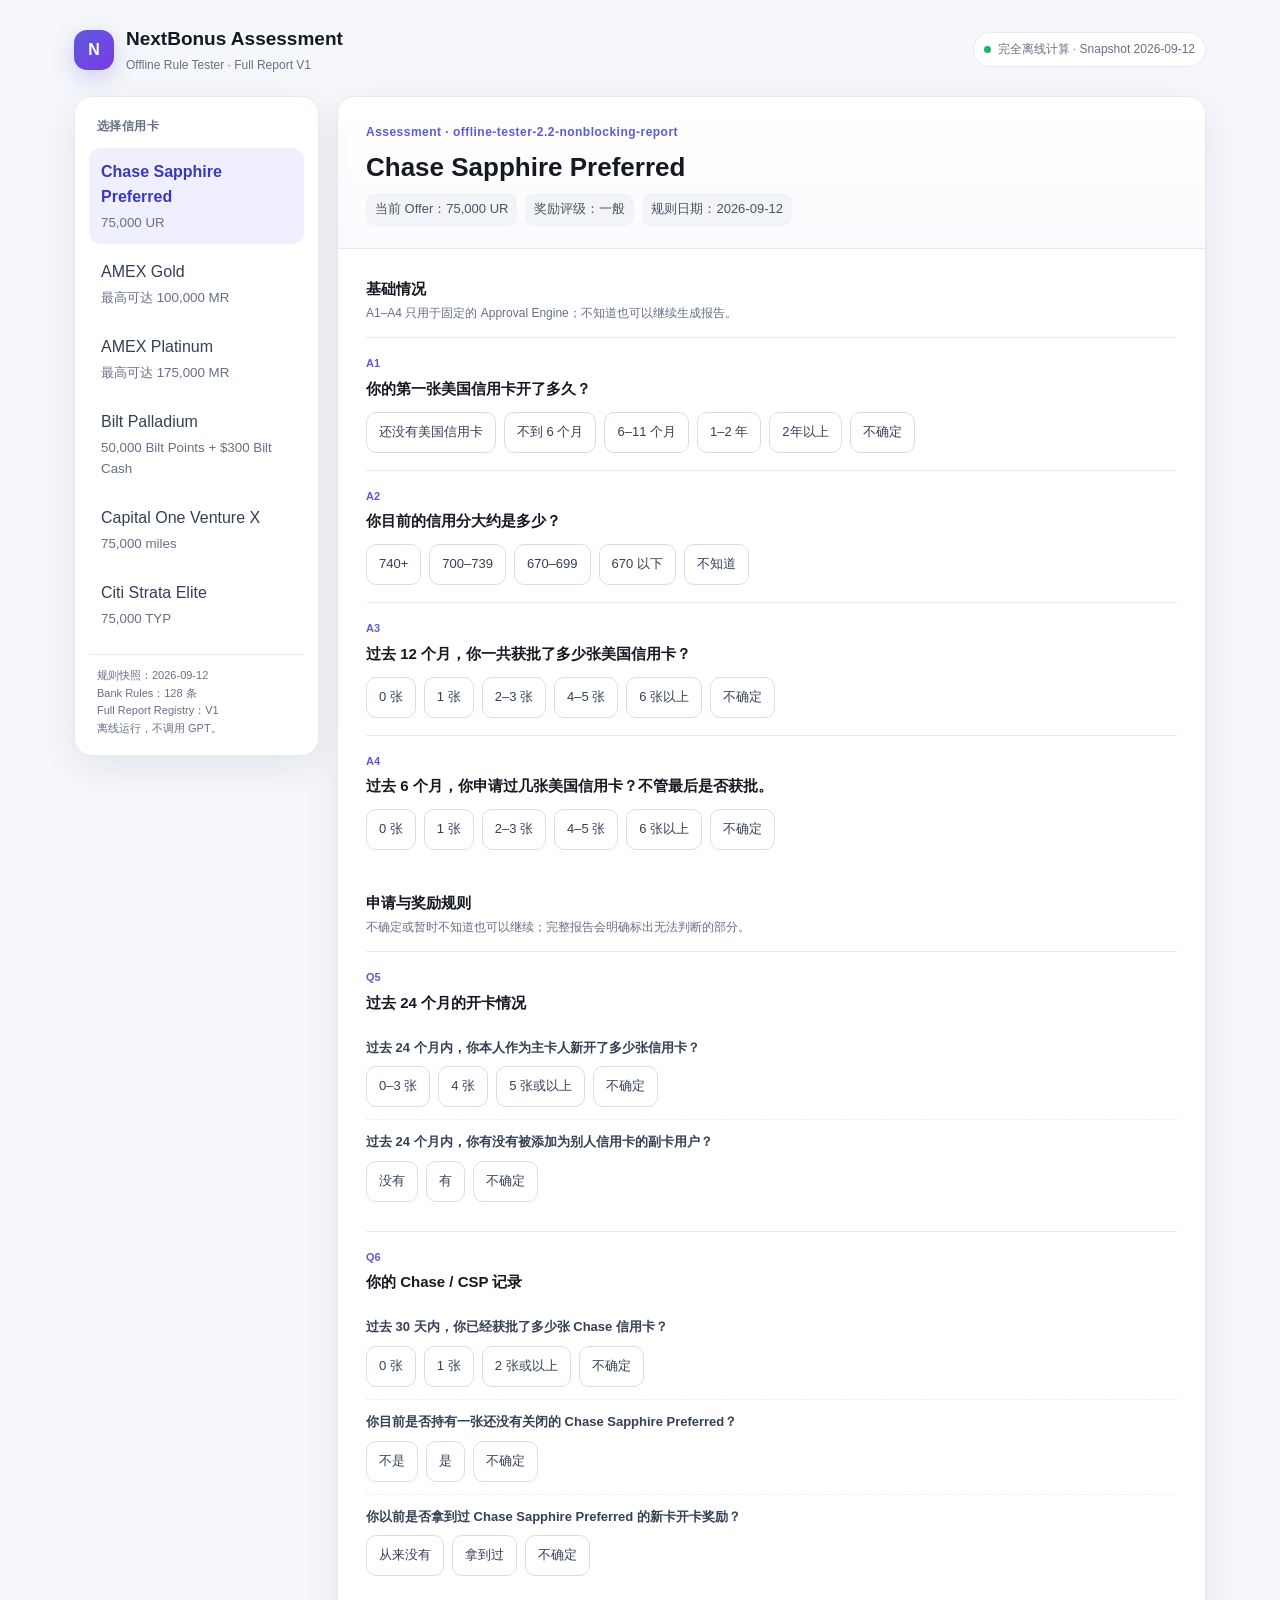
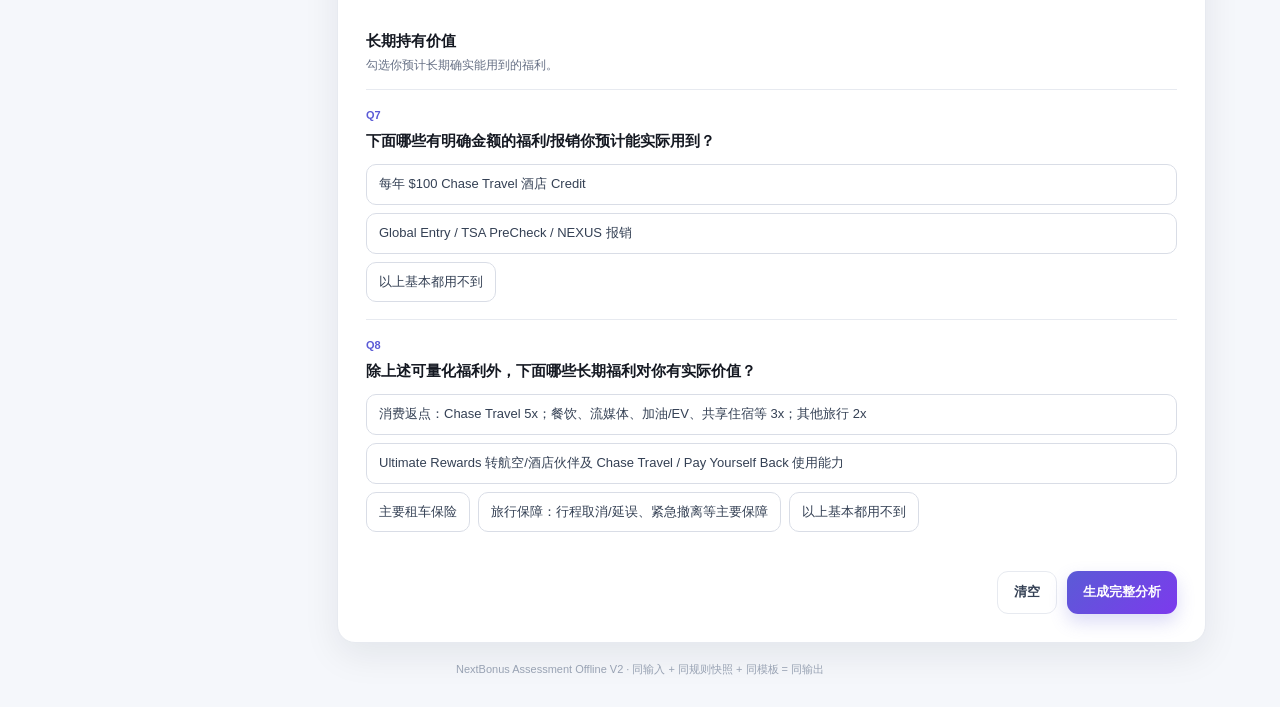
==== commit 2b84dc45: "Add read-only historical offer chart to Full Report" ====
--- a/index.html
+++ b/index.html
@@ -9,7 +9,9 @@
 .report{padding:28px}.report-head{padding-bottom:22px;border-bottom:1px solid var(--line)}.report-kicker{font-size:12px;color:var(--muted);font-weight:700}.action-label{font-size:32px;font-weight:850;letter-spacing:-.02em;margin:4px 0}.action-label.apply{color:var(--good)}.action-label.consider{color:#3b4cca}.action-label.wait{color:var(--warn)}.action-label.stop{color:var(--bad)}.summary{font-size:15px;color:#475467}.report-section{padding:20px 0;border-bottom:1px solid var(--line)}.report-section:last-of-type{border-bottom:0}.report-title{display:flex;align-items:center;gap:8px;font-weight:800;font-size:15px;margin-bottom:8px}.status{font-size:12px;color:var(--brand);padding:2px 7px;border-radius:999px;background:#f2f1ff}.report-text{font-size:14px;color:#475467;white-space:pre-line}.cta-box{margin-top:22px;padding:18px;border-radius:14px;background:#f8f9fc;border:1px solid var(--line)}.cta-box p{margin:0 0 12px;color:#475467;font-size:14px}.cta-actions{display:flex;gap:10px;flex-wrap:wrap}.dev-tools{margin-top:18px;padding-top:16px;border-top:1px dashed var(--line);display:flex;gap:8px;flex-wrap:wrap}.debug{margin-top:16px}.debug summary{cursor:pointer;font-weight:700;font-size:13px;color:#475467}.debug-box{margin-top:10px;background:#101828;color:#e4e7ec;border-radius:12px;padding:14px;overflow:auto;font:12px/1.6 ui-monospace,SFMono-Regular,Menlo,monospace;white-space:pre-wrap}
 .offer-page{padding:28px}.offer-top{padding-bottom:20px;border-bottom:1px solid var(--line)}.offer-top h2{font-size:27px;margin:4px 0}.assessment-card{margin-top:20px;border:1px solid var(--line);border-radius:16px;padding:18px;background:#fff}.assessment-card h3{margin:0 0 4px;font-size:15px}.assessment-action{font-size:23px;font-weight:850;margin:2px 0 14px}.metrics{display:grid;grid-template-columns:repeat(2,1fr);gap:10px}.metric{border:1px solid var(--line);border-radius:13px;padding:13px}.metric-name{font-size:12px;color:var(--muted)}.metric-value{font-size:18px;font-weight:800;margin-top:2px}.offer-actions{display:flex;gap:9px;flex-wrap:wrap;margin-top:16px}.empty-assessment{padding:16px;background:#f8f9fc;border:1px solid var(--line);border-radius:14px;color:#475467;font-size:13px}.incomplete{padding:28px}.incomplete-box{padding:18px;border:1px solid #fed7aa;background:#fff7ed;border-radius:14px}.incomplete h3{margin:0 0 7px;color:#9a3412}.incomplete p{margin:0;color:#7c2d12;font-size:13px}.footer{padding:18px 4px 4px;text-align:center;color:#98a2b3;font-size:11px}
 @media(max-width:820px){.shell{padding:12px}.badge{display:none}.layout{grid-template-columns:1fr}.sidebar{position:static;display:flex;overflow-x:auto;gap:4px;padding:8px}.side-title,.side-note{display:none}.card-btn{min-width:160px}.hero,.report,.offer-page{padding:20px}.sections{padding:4px 20px 20px}.metrics{grid-template-columns:1fr}.action-label{font-size:28px}}
-</style></head><body>
+</style><link rel="stylesheet" href="assets/offer-history-chart.css">
+<script src="assets/offer-history-chart.js"></script>
+</head><body>
 <div class="shell"><div class="topbar"><div class="brand"><div class="logo">N</div><div><h1>NextBonus Assessment</h1><p>Offline Rule Tester · Full Report V1</p></div></div><div class="badge"><span class="dot"></span> 完全离线计算 · Snapshot 2026-09-12</div></div><div class="layout"><aside class="sidebar" id="sidebar"></aside><main class="panel" id="main"></main></div><div class="footer">NextBonus Assessment Offline V2 · 同输入 + 同规则快照 + 同模板 = 同输出</div></div>
 <script>window.NB_CONFIG={"snapshotDate":"2026-09-12","engineVersion":"offline-tester-2.1-full-report-v1","sourceVersions":{"Bank Rules.xlsx":"128 rules / Drive modified 2026-09-12T10:27:48Z","Assessment Orchestrator.xlsx":"FINAL / 2026-09-12","Approval Engine.xlsx":"FINAL / 2026-09-12","Offer Timing.xlsx":"current internal snapshot","Long-term Holding Value.xlsx":"FINAL / 6 launch cards","Full Report Template Registry V1.xlsx":"120/120 reference QA; 76/76 variable QA"},"cards":{"chase_sapphire_preferred":{"key":"chase_sapphire_preferred","name":"Chase Sapphire Preferred","issuer":"CHASE","sensitivity":"MEDIUM","annualFee":95.0,"article":"https://www.uscreditcards101.com/zh/cn/article/chase-sapphire-preferred/","applicationUrl":"https://www.uscreditcards101.com/go/chase-sapphire-preferred","q7":[{"id":"CSP_Q7_HOTEL","label":"每年 $100 Chase Travel 酒店 Credit","annualValue":100.0,"short":"Chase Travel 酒店 Credit"},{"id":"CSP_Q7_GE","label":"Global Entry / TSA PreCheck / NEXUS 报销","annualValue":30.0,"short":"GE / TSA / NEXUS 报销"}],"q8":[{"id":"CSP_Q8_REWARDS","label":"消费返点：Chase Travel 5x；餐饮、流媒体、加油/EV、共享住宿等 3x；其他旅行 2x","short":"消费高倍返点"},{"id":"CSP_Q8_UR","label":"Ultimate Rewards 转航空/酒店伙伴及 Chase Travel / Pay Yourself Back 使用能力","short":"UR 转点"},{"id":"CSP_Q8_RENTAL","label":"主要租车保险","short":"租车保险"},{"id":"CSP_Q8_TRAVEL_PROTECTION","label":"旅行保障：行程取消/延误、紧急撤离等主要保障","short":"旅行保障"}],"timing":{"timingId":"OT-CHASE-010","rating":"一般","wait":"不建议等待","mechanism":"PUBLIC","current":"75,000 UR","high":"100,000 UR","low":"60,000 UR","historyCount":4}},"amex_gold":{"key":"amex_gold","name":"AMEX Gold","issuer":"AMEX","sensitivity":"MEDIUM","annualFee":325.0,"article":"https://www.uscreditcards101.com/zh/cn/article/amex-prg-intro/","applicationUrl":"https://www.uscreditcards101.com/go/amex-gold","q7":[{"id":"GOLD_Q7_UBER","label":"$120 Uber Credit","annualValue":120.0,"short":"Uber Credit"},{"id":"GOLD_Q7_DUNKIN","label":"$84 Dunkin Credit","annualValue":84.0,"short":"Dunkin Credit"},{"id":"GOLD_Q7_RESY","label":"$100 Resy Credit","annualValue":100.0,"short":"Resy Credit"},{"id":"GOLD_Q7_DINING","label":"$120 Dining Credit","annualValue":120.0,"short":"Dining Credit"}],"q8":[{"id":"GOLD_Q8_REWARDS","label":"消费返点：餐饮/美国超市 4x；AMEX Travel 预付酒店 5x；机票等高倍积分","short":"餐饮/超市高倍积分"},{"id":"GOLD_Q8_MR","label":"Membership Rewards 转航空或酒店伙伴","short":"MR 转点"},{"id":"GOLD_Q8_THC","label":"The Hotel Collection 酒店待遇","short":"THC 酒店权益"},{"id":"GOLD_Q8_HERTZ","label":"Hertz Five Star","short":"Hertz Five Star"},{"id":"GOLD_Q8_OFFERS","label":"AMEX Offers","short":"AMEX Offers"}],"timing":{"timingId":"OT-AMEX-002","rating":"史高","wait":"不建议等待","mechanism":"AS_HIGH_AS","current":"最高可达 100,000 MR","max":"100,000 MR","high":"100,000 MR","low":"60,000 MR","historyCount":4}},"amex_platinum":{"key":"amex_platinum","name":"AMEX Platinum","issuer":"AMEX","sensitivity":"MEDIUM","annualFee":895.0,"article":"https://www.uscreditcards101.com/zh/cn/article/amex-platinum-intro/","applicationUrl":"https://www.uscreditcards101.com/go/amex-platinum","q7":[{"id":"PLAT_Q7_FHR","label":"$600 FHR 酒店 Credit","annualValue":600.0,"short":"FHR 酒店 Credit"},{"id":"PLAT_Q7_ENTERTAINMENT","label":"$300 娱乐订阅 Credit","annualValue":300.0,"short":"娱乐订阅 Credit"},{"id":"PLAT_Q7_EQUINOX","label":"$300 Equinox Credit","annualValue":300.0,"short":"Equinox Credit"},{"id":"PLAT_Q7_CLEAR","label":"$209 CLEAR Credit","annualValue":209.0,"short":"CLEAR Credit"},{"id":"PLAT_Q7_OURA","label":"$200 Oura Ring Credit","annualValue":200.0,"short":"Oura Ring Credit"},{"id":"PLAT_Q7_LULULEMON","label":"$300 Lululemon Credit","annualValue":300.0,"short":"Lululemon Credit"},{"id":"PLAT_Q7_RESY","label":"$400 Resy Credit","annualValue":400.0,"short":"Resy Credit"},{"id":"PLAT_Q7_WALMART","label":"Walmart+ 月度会员报销","annualValue":155.4,"short":"Walmart+"},{"id":"PLAT_Q7_AIRLINE","label":"$200 航空杂费 Credit","annualValue":200.0,"short":"航空杂费 Credit"},{"id":"PLAT_Q7_UBER","label":"$200 Uber Credit + $100 Uber One","annualValue":300.0,"short":"Uber / Uber One"},{"id":"PLAT_Q7_GE","label":"Global Entry / TSA PreCheck 报销","annualValue":30.0,"short":"GE / TSA 报销"}],"q8":[{"id":"PLAT_Q8_REWARDS","label":"消费返点：机票及部分 AMEX Travel 酒店 5x MR","short":"5x 机票/酒店"},{"id":"PLAT_Q8_MR","label":"Membership Rewards 转航空或酒店伙伴","short":"MR 转点"},{"id":"PLAT_Q8_LOUNGE","label":"Centurion Lounge、Priority Pass、Delta Sky Club 等机场休息室","short":"机场休息室"},{"id":"PLAT_Q8_HOTEL_STATUS","label":"Hilton Gold、Marriott Gold、Leaders Club Sterling 等酒店会籍","short":"酒店会籍"},{"id":"PLAT_Q8_FHR","label":"FHR / THC 酒店附加待遇","short":"FHR / THC 酒店待遇"},{"id":"PLAT_Q8_RENTAL_STATUS","label":"Avis、Hertz、National 等租车高级会员","short":"租车会籍"},{"id":"PLAT_Q8_OFFERS","label":"AMEX Offers","short":"AMEX Offers"},{"id":"PLAT_Q8_PROTECTION","label":"延长保修、购物保护等 AMEX 购物保障","short":"购物保障"}],"timing":{"timingId":"OT-AMEX-001","rating":"史高","wait":"不建议等待","mechanism":"AS_HIGH_AS","current":"最高可达 175,000 MR","max":"175,000 MR","high":"175,000 MR","low":"75,000 MR","historyCount":4}},"bilt_palladium":{"key":"bilt_palladium","name":"Bilt Palladium","issuer":"BILT","sensitivity":"HIGH","annualFee":495.0,"article":"https://www.uscreditcards101.com/zh/cn/article/bilt-palladium-card-review/","applicationUrl":"https://www.uscreditcards101.com/go/bilt-palladium","q7":[{"id":"BILT_Q7_HOTEL","label":"每年 $400 Bilt Travel 酒店 Credit","annualValue":400.0,"short":"Bilt Travel 酒店 Credit"},{"id":"BILT_Q7_CASH","label":"每年 $200 Bilt Cash","annualValue":200.0,"short":"Bilt Cash"}],"q8":[{"id":"BILT_Q8_REWARDS","label":"消费返点：房租/房贷 1x；其他消费 2x Bilt Points + 4% Bilt Cash","short":"房租/消费返点"},{"id":"BILT_Q8_TRANSFER","label":"Bilt Points 转航空或酒店伙伴","short":"Bilt 转点"},{"id":"BILT_Q8_PP","label":"Priority Pass","short":"Priority Pass"},{"id":"BILT_Q8_PHONE","label":"手机保险","short":"手机保险"},{"id":"BILT_Q8_LHC","label":"Bilt Luxury Hotel Collection","short":"Luxury Hotel Collection"},{"id":"BILT_Q8_EXPERIENCES","label":"Bilt Rent Day 与其他会员活动 / Exclusive Bilt Experiences","short":"Rent Day / Bilt Experiences"}],"timing":{"timingId":"OT-BILTCOLUMN-011","rating":"史高","wait":"不建议等待","mechanism":"PUBLIC","current":"50,000 Bilt Points + $300 Bilt Cash","high":"50,000 Bilt Points + $300 Bilt Cash","low":"50,000 Bilt Points + $300 Bilt Cash","historyCount":1}},"capital_one_venture_x":{"key":"capital_one_venture_x","name":"Capital One Venture X","issuer":"CAPITAL_ONE","sensitivity":"HIGH","annualFee":395.0,"article":"https://www.uscreditcards101.com/zh/cn/article/capital-one-venture-x-card-review/","applicationUrl":"https://www.uscreditcards101.com/go/capital-one-venture-x","q7":[{"id":"VX_Q7_TRAVEL","label":"每年 $300 Capital One Travel Credit","annualValue":300.0,"short":"Capital One Travel Credit"},{"id":"VX_Q7_ANNIV","label":"每年 10,000 周年里程","annualValue":130.0,"short":"10,000 周年里程"},{"id":"VX_Q7_GE","label":"Global Entry / TSA PreCheck 报销","annualValue":30.0,"short":"GE / TSA 报销"}],"q8":[{"id":"VX_Q8_REWARDS","label":"消费返点：所有消费 2x；Capital One Travel 最高 10x/5x","short":"2x / Travel 高倍返点"},{"id":"VX_Q8_TRANSFER","label":"Capital One Miles 转航空伙伴","short":"Capital One 转点"},{"id":"VX_Q8_LOUNGE","label":"Priority Pass 与 Capital One Lounge","short":"机场休息室"},{"id":"VX_Q8_HERTZ","label":"Hertz President’s Circle","short":"Hertz President’s Circle"},{"id":"VX_Q8_PROTECTION","label":"其他旅行与租车保障","short":"旅行/租车保障"}],"timing":{"timingId":"OT-CAPITALONE-013","rating":"一般","wait":"建议等待","mechanism":"PUBLIC","current":"75,000 miles","high":"100,000 miles","low":"75,000 miles","historyCount":4}},"citi_strata_elite":{"key":"citi_strata_elite","name":"Citi Strata Elite","issuer":"CITI","sensitivity":"HIGH","annualFee":595.0,"article":"https://www.uscreditcards101.com/zh/cn/article/citi-strata-elite-review/","applicationUrl":"https://www.uscreditcards101.com/go/citi-strata-elite","q7":[{"id":"CITI_Q7_HOTEL","label":"每年 $300 Citi Travel 酒店 Credit","annualValue":300.0,"short":"Citi Travel 酒店 Credit"},{"id":"CITI_Q7_SPLURGE","label":"每年 $200 Splurge Credit","annualValue":200.0,"short":"Splurge Credit"},{"id":"CITI_Q7_BLACKLANE","label":"每年 $200 Blacklane Credit","annualValue":200.0,"short":"Blacklane Credit"},{"id":"CITI_Q7_GE","label":"Global Entry / TSA PreCheck 报销","annualValue":30.0,"short":"GE / TSA 报销"},{"id":"CITI_Q7_REL","label":"$145 Citigold / Private Client 年度关系 Credit","annualValue":145.0,"short":"Citigold / Private Client Credit"}],"q8":[{"id":"CITI_Q8_REWARDS","label":"消费返点：Citi Travel 12x/6x、周末晚餐饮 6x、其他餐饮 3x、其他消费 1.5x","short":"消费高倍返点"},{"id":"CITI_Q8_AA","label":"ThankYou Points 转 American Airlines","short":"AA 转点"},{"id":"CITI_Q8_OTHER_TRANSFER","label":"ThankYou Points 转其他航空或酒店伙伴","short":"其他转点伙伴"},{"id":"CITI_Q8_PP","label":"Priority Pass（主卡可带 2 位客人）","short":"Priority Pass"},{"id":"CITI_Q8_AA_PASS","label":"每年 4 张 Admirals Club Lounge Pass","short":"Admirals Club Pass"},{"id":"CITI_Q8_RESERVE","label":"The Reserve by Citi Travel 高端酒店待遇","short":"Reserve 酒店权益"},{"id":"CITI_Q8_TRAVEL_PROTECTION","label":"旅行保险 / 旅行保障","short":"旅行保障"}],"timing":{"timingId":"OT-CITI-015","rating":"一般","wait":"不建议等待","mechanism":"PUBLIC","current":"75,000 TYP","high":"100,000 TYP","low":"75,000 TYP","historyCount":3}}},"finalTemplates":{"APPLY_NOW":{"action":"现在申请","summary":"目前没有明显限制，现在的奖励也值得申请。"},"CONSIDER":{"action":"可以申请","summary":"目前没有明显申请限制。"},"WAIT_APPLICATION_RULE":{"action":"建议等待","summary":"目前有一项申请规则还需要等一等，具体原因见下方。"},"WAIT_BONUS_RULE":{"action":"建议等待","summary":"现在申请会影响开卡奖励资格，建议等限制解除后再申请。"},"WAIT_SYSTEM_RULE":{"action":"建议等待","summary":"有一项规则目前还不能可靠确认。"},"WAIT_OFFER":{"action":"建议等待","summary":"申请条件本身没有明显问题，但当前奖励值得等等。"},"STOP_APPLICATION":{"action":"暂不建议申请","summary":"目前有明确的申请限制。"},"BONUS_BLOCK":{"action":"暂不建议申请","summary":"目前即使申请，也拿不到这次开卡奖励。"},"APPROVAL_RISK":{"action":"暂不建议申请","summary":"按你目前的情况，这张卡的获批难度比较高。"}},"applicationClear":{"chase_sapphire_preferred":"你目前没有触发 Chase 5/24、近期批卡限制或 CSP 当前持卡限制。","amex_gold":"你目前没有触发同卡 90 天重复申请限制，AMEX 当前持卡数量也没有形成申请限制。","amex_platinum":"你目前没有触发同卡 90 天重复申请限制，AMEX 当前持卡数量也没有形成申请限制。","bilt_palladium":"你目前不在 Bilt 被拒后的 45 天等待期内。","capital_one_venture_x":"你近期的 Capital One 申请记录没有触发当前 Offer 的申请限制。","citi_strata_elite":"你目前没有触发 Citi 8 天或 2/65 的近期申请限制。"},"bonusClear":"从你目前的持卡和开卡奖励记录看，没有发现会影响这次开卡奖励的情况。","approvalReasons":{"AGE_NONE":{"text":"你目前还没有自己的美国信用卡记录。","polarity":"NEGATIVE","priority":100},"AGE_LT6M":{"text":"你的第一张美国信用卡还不到 6 个月，信用记录偏短。","polarity":"NEGATIVE","priority":95},"AGE_6_11M":{"text":"你的美国信用记录还不到一年。","polarity":"NEGATIVE","priority":85},"AGE_1_2Y":{"text":"你的美国信用记录已经超过一年。","polarity":"POSITIVE","priority":40},"AGE_2Y_PLUS":{"text":"你的美国信用记录已经比较成熟。","polarity":"POSITIVE","priority":45},"SCORE_740_PLUS":{"text":"你的信用分在 740 以上，属于比较好的区间。","polarity":"POSITIVE","priority":50},"SCORE_700_739":{"text":"你的信用分在 700–739，整体还不错。","polarity":"POSITIVE","priority":35},"SCORE_670_699":{"text":"你的信用分在 670–699，会增加一些申请难度。","polarity":"NEGATIVE","priority":80},"SCORE_LT670":{"text":"你的信用分低于 670，是目前比较明显的负面因素。","polarity":"NEGATIVE","priority":98},"ACTIVITY_LOW":{"text":"最近申请和新开信用卡的频率不高。","polarity":"POSITIVE","priority":30},"ACTIVITY_MEDIUM":{"text":"最近有一些信用卡申请记录。","polarity":"NEUTRAL","priority":60},"ACTIVITY_HIGH":{"text":"最近申请和新开信用卡的数量比较多。","polarity":"NEGATIVE","priority":88},"ACTIVITY_VERY_HIGH":{"text":"你近期申请信用卡比较频繁，是目前比较明显的负面因素。","polarity":"NEGATIVE","priority":97},"BILT_THIN_FILE":{"text":"你的信用记录还比较短，对 Bilt 2.0 会更不利。","polarity":"NEGATIVE","priority":100},"BILT_RECENT_ACTIVITY_HIGH":{"text":"你最近申请信用卡比较频繁，这会增加 Bilt 的申请难度。","polarity":"NEGATIVE","priority":95},"BILT_NEW_ACCOUNTS_HIGH":{"text":"过去一年你新开的信用卡比较多，这会增加 Bilt 的申请难度。","polarity":"NEGATIVE","priority":90}},"approvalTemplates":{"APPROVAL_HIGH":"按你目前的情况，这张卡的获批条件比较不错。","APPROVAL_MEDIUM":"按你目前的情况，这张卡不算特别稳。","APPROVAL_LOW":"按你目前的情况，这张卡的获批难度比较高。","APPROVAL_VERY_LOW":"目前有明确的申请限制，因此获批可能性显示为极低。","APPROVAL_UNKNOWN":"目前的信息还不足以可靠判断获批可能性。","APPROVAL_VERY_LOW_WAIT":"由于上面的申请规则目前处于等待状态，获批可能性显示为极低。","APPROVAL_VERY_LOW_BLOCK":"由于上面的申请规则目前明确限制申请，获批可能性显示为极低。","APPROVAL_SOFT_1":"上面的申请规则也会增加一些申请难度。","APPROVAL_SOFT_2":"上面的申请规则会明显增加这次申请难度。"},"longTemplates":{"LT_BASE_HAS_VALUE":"按你的选择，你每年大约能用到 ${usable_value} 的可量化福利。","LT_BASE_ZERO":"按你的选择，目前没有可量化报销能实际用到。","LT_COVER_GE100":"这些可量化福利已经可以覆盖这张卡的年费。","LT_COVER_75_99":"这些可量化福利可以覆盖大部分年费。","LT_COVER_50_74":"这些可量化福利可以覆盖一半以上的年费。","LT_COVER_25_49":"这些可量化福利只能覆盖一部分年费。","LT_COVER_LT25":"这些可量化福利只能覆盖很少一部分年费。","LT_NO_ANNUAL_FEE":"这张卡没有年费。","LT_BENEFITS_SELECTED":"除此之外，你还会用到：{selected_benefit_short_labels}。","LT_BENEFITS_NONE":"其他主要长期福利目前基本用不上。","LT_END_VERY_HIGH":"以你的使用方式，这张卡很适合长期持有。","LT_END_HIGH":"以你的使用方式，这张卡比较适合长期持有。","LT_END_MEDIUM":"这些福利能抵掉一部分持卡成本，长期持有价值比较一般。","LT_END_LOW":"你能用上的福利不算多，年费比较难完全值回来。","LT_END_VERY_LOW":"你目前能用上的主要福利很少，长期持有并不划算。","LT_END_UNKNOWN":"还缺少你的福利使用情况，暂时无法判断长期持有价值。","LT_Q7_SELECTED":"你能用到的可量化福利包括：{selected_q7_short_labels}。","LT_Q7_NONE":"目前没有你明确会使用的可量化福利。"},"cta":{"APPLY_NOW":{"text":"去申请","pre":"现在就可以申请这张卡。","dest":"current_application_url"},"CONSIDER":{"text":"去申请","pre":"如果你现在想申请，可以直接继续。","dest":"current_application_url"},"WAIT_APPLICATION_RULE":{"text":"返回 Offer","pre":"{retry_or_condition_sentence}","dest":"offer_detail_url"},"WAIT_BONUS_RULE":{"text":"返回 Offer","pre":"{retry_or_condition_sentence}","dest":"offer_detail_url"},"WAIT_SYSTEM_RULE":{"text":"返回 Offer","pre":"建议等这项规则确认后再重新评估。","dest":"offer_detail_url"},"WAIT_OFFER":{"text":"返回 Offer","pre":"当前可以先不申请，等更好的奖励。","dest":"offer_detail_url"},"STOP_APPLICATION":{"text":"返回 Offer","pre":"目前不建议继续申请这张卡。","dest":"offer_detail_url"},"BONUS_BLOCK":{"text":"返回 Offer","pre":"目前不建议为了这次开卡奖励继续申请。","dest":"offer_detail_url"},"APPROVAL_RISK":{"text":"返回 Offer","pre":"目前申请难度比较高，可以先回到 Offer 页面。","dest":"offer_detail_url"}}};</script>
 <script>
@@ -114,7 +116,7 @@
 function read(){const a={specific:{},q7:[],q8:[]};COMMON.forEach(q=>{a[q.id]=checked(q.id)});for(const [num,b] of [[5,SPEC[current].q5],[6,SPEC[current].q6]]){if(b.radio){a.specific[b.radio]=checked('sp_'+b.radio)}else if(b.multi){a.specific[b.multi]=checkedM('sp_'+b.multi)}else for(const s of b.subs){if(s.showWhen){let pv=a.specific[s.showWhen.id]||checked('sp_'+s.showWhen.id);if(pv!==s.showWhen.value)continue}let v=checked('sp_'+s.id);a.specific[s.id]=v;if(s.numberWhen&&v===s.numberWhen){let el=document.querySelector(`input[name="sp_${s.numberId}"]`);a.specific[s.numberId]=el?el.value:''}}}let q7=checkedM('q7'),q8=checkedM('q8');a.q7Answered=q7.length>0;a.q8Answered=q8.length>0;a.q7=q7.includes('以上基本都用不到')?[]:C.cards[current].q7.filter(b=>q7.includes(b.label)).map(b=>b.id);a.q8=q8.includes('以上基本都用不到')?[]:C.cards[current].q8.filter(b=>q8.includes(b.label)).map(b=>b.id);return{a,miss:[]}}
 function submit(){let{a}=read(),err=document.getElementById('formError');err.classList.remove('show');saveCommon();let r=E.evaluate(current,a);r.assessmentDate=new Date().toLocaleDateString('sv-SE');last[current]=r;try{localStorage.setItem('nb_last_'+current,JSON.stringify({answers:a,result:r}))}catch(e){}renderReport(r)}
 function section(title,status,text){return`<section class="report-section"><div class="report-title">${esc(title)}${status?`<span class="status">${esc(status)}</span>`:''}</div><div class="report-text">${esc(text)}</div></section>`}
-function renderReport(r){const o=r.output,c=r.card,rep=r.report,ct=rep.cta;main.innerHTML=`<div class="report"><div class="report-head"><div class="report-kicker">${esc(c.name)} · 评估日期 ${esc(r.assessmentDate)}</div><div class="action-label ${actionClass(o.recommendedAction)}">${esc(o.recommendedAction)}</div><div class="summary">${esc(o.summary)}</div></div>${section('申请规则','',rep.applicationText)}${section('开卡奖励资格',o.bonusLabel,rep.bonusText)}${section('当前开卡奖励',o.offerRating,rep.offerText)}${section('获批可能性',o.approvalLabel,rep.approvalText)}${section('长期持有价值',o.longTermLabel,rep.longText)}<div class="cta-box"><div class="report-title">下一步</div><p>${esc(ct.pre)}</p><div class="cta-actions"><button class="btn primary" id="prodCta">${esc(ct.text)}</button></div></div><div class="dev-tools"><button class="btn secondary" id="editBtn">修改答案</button><button class="btn secondary" id="offerBtn">返回 Offer</button><button class="btn ghost" id="copyBtn">复制结果 JSON</button></div><details class="debug"><summary>开发调试信息（内部）</summary><div class="debug-box">${debug(r)}</div></details></div>`;document.getElementById('prodCta').onclick=()=>{if(ct.dest==='current_application_url')window.open(c.applicationUrl,'_blank','noopener');else renderOffer(r)};document.getElementById('editBtn').onclick=renderForm;document.getElementById('offerBtn').onclick=()=>renderOffer(r);document.getElementById('copyBtn').onclick=async()=>{let t=JSON.stringify(r,null,2);try{await navigator.clipboard.writeText(t);document.getElementById('copyBtn').textContent='已复制'}catch(e){prompt('复制下面内容：',t)}};window.scrollTo({top:0,behavior:'smooth'})}
+function renderReport(r){const o=r.output,c=r.card,rep=r.report,ct=rep.cta;main.innerHTML=`<div class="report"><div class="report-head"><div class="report-kicker">${esc(c.name)} · 评估日期 ${esc(r.assessmentDate)}</div><div class="action-label ${actionClass(o.recommendedAction)}">${esc(o.recommendedAction)}</div><div class="summary">${esc(o.summary)}</div></div>${section('申请规则','',rep.applicationText)}${section('开卡奖励资格',o.bonusLabel,rep.bonusText)}${section('当前开卡奖励',o.offerRating,rep.offerText).replace('</section>', '<div class="offer-history-chart" id="offerHistoryChart"></div></section>')}${section('获批可能性',o.approvalLabel,rep.approvalText)}${section('长期持有价值',o.longTermLabel,rep.longText)}<div class="cta-box"><div class="report-title">下一步</div><p>${esc(ct.pre)}</p><div class="cta-actions"><button class="btn primary" id="prodCta">${esc(ct.text)}</button></div></div><div class="dev-tools"><button class="btn secondary" id="editBtn">修改答案</button><button class="btn secondary" id="offerBtn">返回 Offer</button><button class="btn ghost" id="copyBtn">复制结果 JSON</button></div><details class="debug"><summary>开发调试信息（内部）</summary><div class="debug-box">${debug(r)}</div></details></div>`;if(window.OfferHistoryChart)window.OfferHistoryChart.mount(document.getElementById('offerHistoryChart'),c.timing.timingId,r.assessmentDate);document.getElementById('prodCta').onclick=()=>{if(ct.dest==='current_application_url')window.open(c.applicationUrl,'_blank','noopener');else renderOffer(r)};document.getElementById('editBtn').onclick=renderForm;document.getElementById('offerBtn').onclick=()=>renderOffer(r);document.getElementById('copyBtn').onclick=async()=>{let t=JSON.stringify(r,null,2);try{await navigator.clipboard.writeText(t);document.getElementById('copyBtn').textContent='已复制'}catch(e){prompt('复制下面内容：',t)}};window.scrollTo({top:0,behavior:'smooth'})}
 function renderOffer(r){const o=r.output,c=r.card;main.innerHTML=`<div class="offer-page"><div class="offer-top"><div class="eyebrow">模拟 Offer Detail</div><h2>${esc(c.name)}</h2><div class="hero-meta"><span class="offer-chip">${esc(c.timing.current)}</span><span class="offer-chip">年费 $${esc(c.annualFee)}</span></div></div><div class="assessment-card"><h3>你的评估</h3><div class="assessment-action ${actionClass(o.recommendedAction)}">${esc(o.recommendedAction)}</div><div class="metrics"><div class="metric"><div class="metric-name">开卡奖励评级</div><div class="metric-value">${esc(o.offerRating)}</div></div><div class="metric"><div class="metric-name">获批可能性</div><div class="metric-value">${esc(o.approvalLabel)}</div></div><div class="metric"><div class="metric-name">能否拿奖励</div><div class="metric-value">${esc(o.bonusLabel)}</div></div><div class="metric"><div class="metric-name">长期持有价值</div><div class="metric-value">${esc(o.longTermLabel)}</div></div></div><div class="assessment-date">Assessment 日期：${esc(r.assessmentDate)}</div><div class="offer-actions"><button class="btn primary" id="fullBtn">查看完整分析</button><button class="btn secondary" id="redoBtn">重新评估</button>${['APPLY_NOW','CONSIDER'].includes(o.internalState)?'<button class="btn secondary" id="applyBtn">去申请</button>':''}</div></div></div>`;document.getElementById('fullBtn').onclick=()=>renderReport(r);document.getElementById('redoBtn').onclick=renderForm;let a=document.getElementById('applyBtn');if(a)a.onclick=()=>window.open(c.applicationUrl,'_blank','noopener');window.scrollTo({top:0,behavior:'smooth'})}
 function renderIncomplete(r){renderReport(r)}
 function debug(r){return esc(`Engine: ${C.engineVersion}\nSnapshot: ${C.snapshotDate}\nTriggered Rules: ${r.bank.triggeredRules.join(', ')||'NONE'}\nApplication Impact: ${r.bank.applicationImpact}\nApplication Soft Impact: ${r.bank.applicationSoftImpact}\nApplication Hard: ${r.bank.applicationHardBehavior}\nBonus Impact: ${r.bank.bonusImpact}\nBonus Hard: ${r.bank.bonusHardBehavior}\nMissing User Facts: ${(r.bank.missingUserFacts||[]).join(', ')||'NONE'}\nBase Approval: ${r.approval.baseApproval}\nApproval After Soft: ${r.output.approvalAfterSoftRules}\nAdjusted Approval: ${r.output.adjustedApproval}\nOffer Rating: ${r.output.offerRating}\nBonus Status: ${r.output.bonusStatus}\nLong-term: ${r.longTerm.code}\nInternal State: ${r.output.internalState}\nRecommended Action: ${r.output.recommendedAction}`)}
--- a/assets/offer-history-chart.css
+++ b/assets/offer-history-chart.css
@@ -0,0 +1,20 @@
+.offer-history-chart{margin-top:22px;min-width:0;color:#263a36}
+.oh-heading{display:flex;justify-content:space-between;gap:12px;align-items:baseline;flex-wrap:wrap;margin-bottom:6px}
+.oh-title{font-size:13px;font-weight:650;color:#63736d}
+.oh-current-label{font-size:13px;font-weight:650;color:#236449;overflow-wrap:anywhere}
+.oh-stage{width:100%;min-width:0}
+.oh-stage svg{display:block;overflow:visible;font-family:inherit}
+.oh-line{fill:none;stroke:#8bab9b;stroke-width:2;stroke-linejoin:round}
+.oh-high-line{stroke:#d8e2dc;stroke-width:1;stroke-dasharray:4 5}
+.oh-axis{font-size:11px;fill:#718078}
+.oh-node{cursor:pointer;outline:none}
+.oh-dot{fill:#fff;stroke:#89a795;stroke-width:2}
+.oh-now .oh-dot{fill:#246749;stroke:#fff;stroke-width:3;filter:drop-shadow(0 0 3px #24674980)}
+.oh-node:hover .oh-dot,.oh-node:focus .oh-dot{stroke:#133d2c;stroke-width:3}
+.oh-current-text{fill:#246749;font-size:12px;font-weight:650}
+.oh-details{background:#f4f7f4;border-radius:10px;padding:11px 14px;display:flex;flex-wrap:wrap;gap:6px 14px;align-items:baseline;font-size:12px;min-height:42px;overflow-wrap:anywhere}
+.oh-date{color:#68786e;font-variant-numeric:tabular-nums}
+.oh-offer{font-weight:600}
+.oh-spend{display:block;font-weight:400;color:#657269;font-size:11px;margin-top:3px}
+.oh-note,.oh-empty{font-size:11px;line-height:1.6;color:#78847d;margin:9px 0 0}
+@media(max-width:480px){.oh-heading{display:block}.oh-current-label{display:block;margin-top:6px}.oh-axis{font-size:10px}}
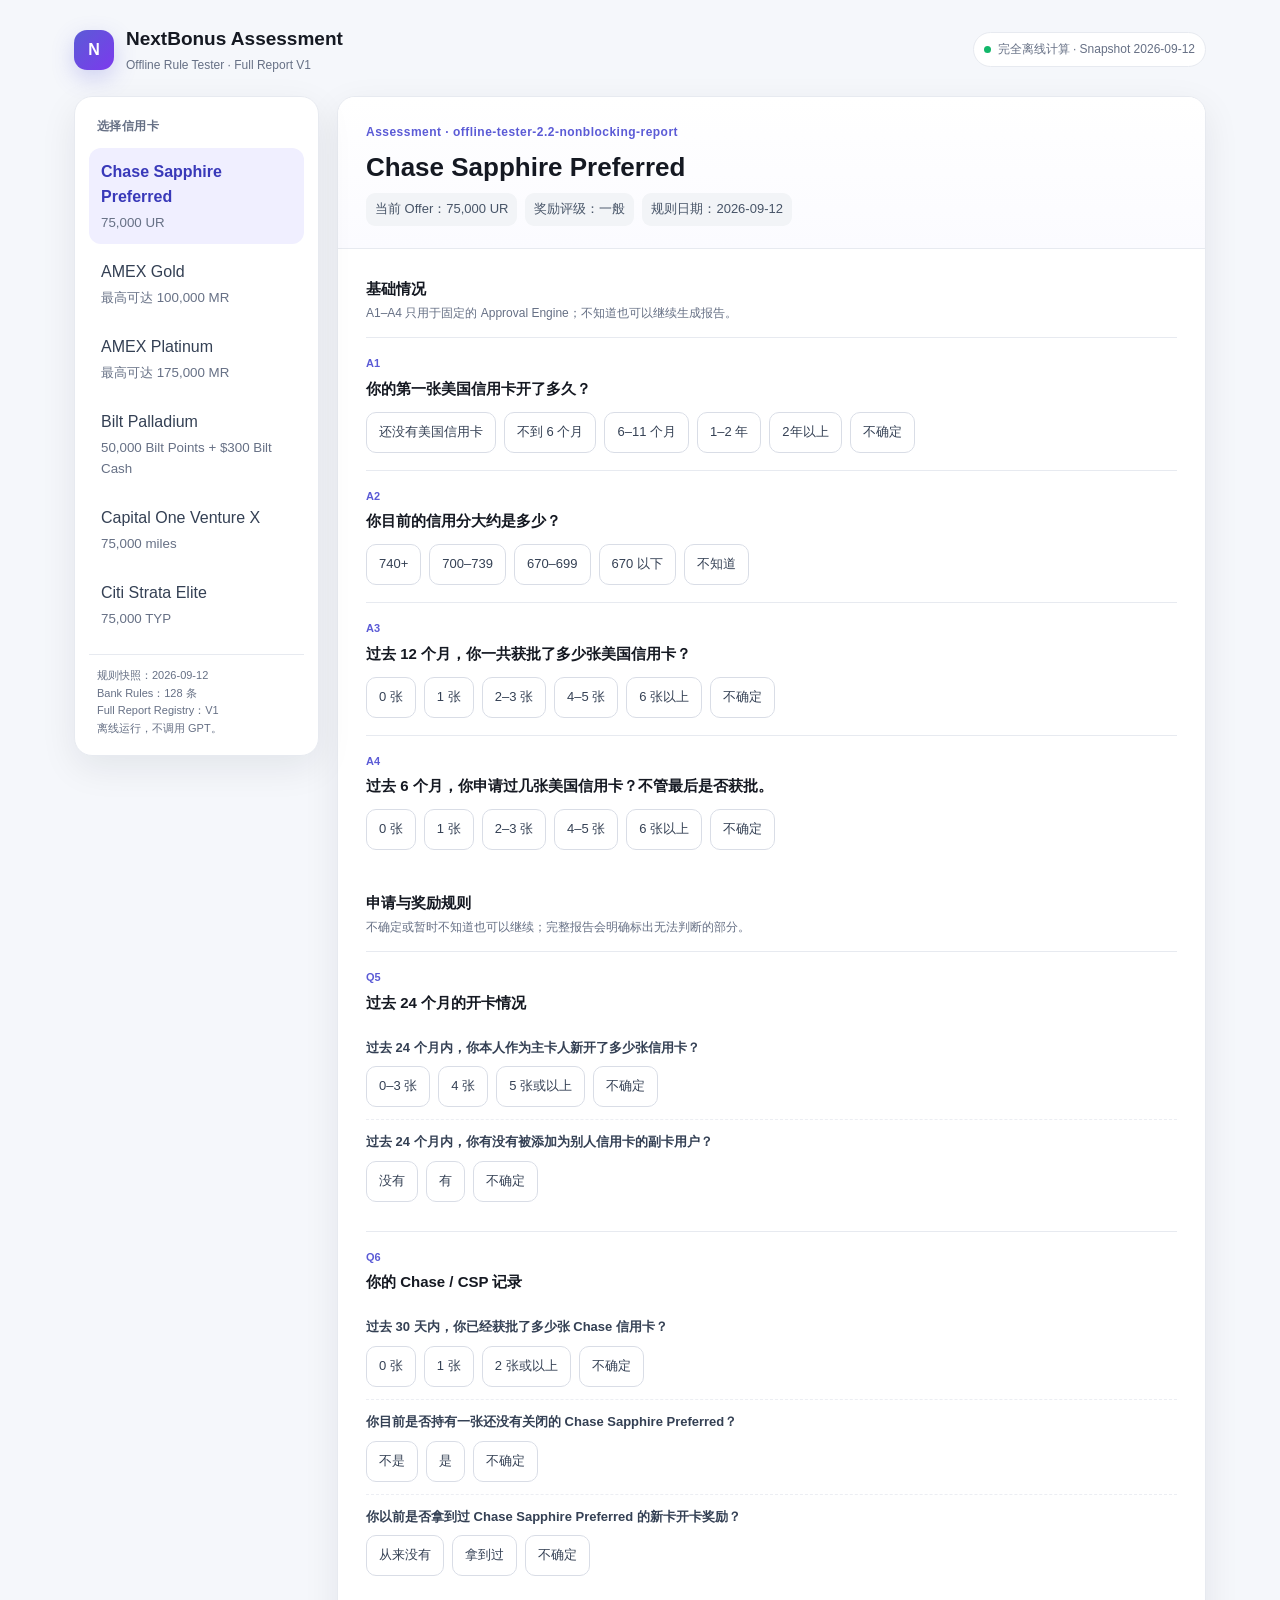
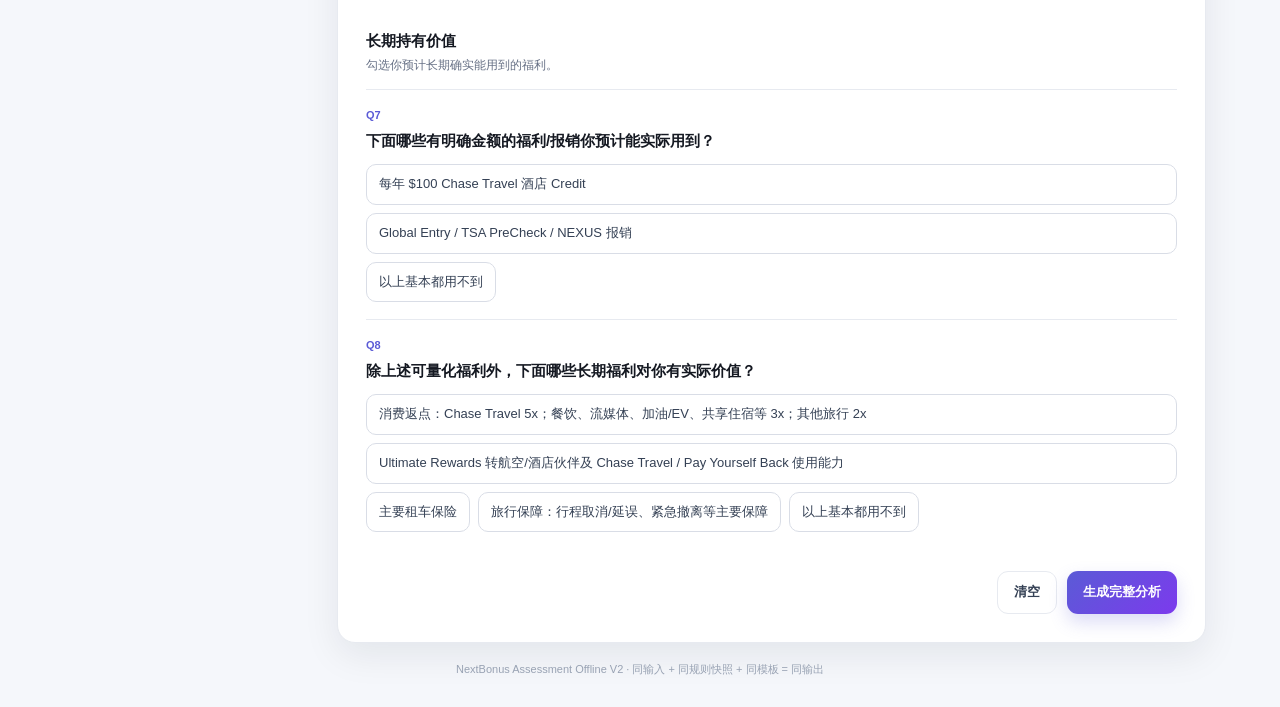
==== commit e3970c3f: "Refactor assessment rules and timing to runtime data" ====
--- a/index.html
+++ b/index.html
@@ -11,35 +11,20 @@
 @media(max-width:820px){.shell{padding:12px}.badge{display:none}.layout{grid-template-columns:1fr}.sidebar{position:static;display:flex;overflow-x:auto;gap:4px;padding:8px}.side-title,.side-note{display:none}.card-btn{min-width:160px}.hero,.report,.offer-page{padding:20px}.sections{padding:4px 20px 20px}.metrics{grid-template-columns:1fr}.action-label{font-size:28px}}
 </style><link rel="stylesheet" href="assets/offer-history-chart.css">
 <script src="assets/offer-history-chart.js"></script>
+<script src="engines/bank-rule-engine.js"></script>
+<script src="engines/timing-engine.js"></script>
+<script src="assets/runtime-loader.js"></script>
 </head><body>
 <div class="shell"><div class="topbar"><div class="brand"><div class="logo">N</div><div><h1>NextBonus Assessment</h1><p>Offline Rule Tester · Full Report V1</p></div></div><div class="badge"><span class="dot"></span> 完全离线计算 · Snapshot 2026-09-12</div></div><div class="layout"><aside class="sidebar" id="sidebar"></aside><main class="panel" id="main"></main></div><div class="footer">NextBonus Assessment Offline V2 · 同输入 + 同规则快照 + 同模板 = 同输出</div></div>
-<script>window.NB_CONFIG={"snapshotDate":"2026-09-12","engineVersion":"offline-tester-2.1-full-report-v1","sourceVersions":{"Bank Rules.xlsx":"128 rules / Drive modified 2026-09-12T10:27:48Z","Assessment Orchestrator.xlsx":"FINAL / 2026-09-12","Approval Engine.xlsx":"FINAL / 2026-09-12","Offer Timing.xlsx":"current internal snapshot","Long-term Holding Value.xlsx":"FINAL / 6 launch cards","Full Report Template Registry V1.xlsx":"120/120 reference QA; 76/76 variable QA"},"cards":{"chase_sapphire_preferred":{"key":"chase_sapphire_preferred","name":"Chase Sapphire Preferred","issuer":"CHASE","sensitivity":"MEDIUM","annualFee":95.0,"article":"https://www.uscreditcards101.com/zh/cn/article/chase-sapphire-preferred/","applicationUrl":"https://www.uscreditcards101.com/go/chase-sapphire-preferred","q7":[{"id":"CSP_Q7_HOTEL","label":"每年 $100 Chase Travel 酒店 Credit","annualValue":100.0,"short":"Chase Travel 酒店 Credit"},{"id":"CSP_Q7_GE","label":"Global Entry / TSA PreCheck / NEXUS 报销","annualValue":30.0,"short":"GE / TSA / NEXUS 报销"}],"q8":[{"id":"CSP_Q8_REWARDS","label":"消费返点：Chase Travel 5x；餐饮、流媒体、加油/EV、共享住宿等 3x；其他旅行 2x","short":"消费高倍返点"},{"id":"CSP_Q8_UR","label":"Ultimate Rewards 转航空/酒店伙伴及 Chase Travel / Pay Yourself Back 使用能力","short":"UR 转点"},{"id":"CSP_Q8_RENTAL","label":"主要租车保险","short":"租车保险"},{"id":"CSP_Q8_TRAVEL_PROTECTION","label":"旅行保障：行程取消/延误、紧急撤离等主要保障","short":"旅行保障"}],"timing":{"timingId":"OT-CHASE-010","rating":"一般","wait":"不建议等待","mechanism":"PUBLIC","current":"75,000 UR","high":"100,000 UR","low":"60,000 UR","historyCount":4}},"amex_gold":{"key":"amex_gold","name":"AMEX Gold","issuer":"AMEX","sensitivity":"MEDIUM","annualFee":325.0,"article":"https://www.uscreditcards101.com/zh/cn/article/amex-prg-intro/","applicationUrl":"https://www.uscreditcards101.com/go/amex-gold","q7":[{"id":"GOLD_Q7_UBER","label":"$120 Uber Credit","annualValue":120.0,"short":"Uber Credit"},{"id":"GOLD_Q7_DUNKIN","label":"$84 Dunkin Credit","annualValue":84.0,"short":"Dunkin Credit"},{"id":"GOLD_Q7_RESY","label":"$100 Resy Credit","annualValue":100.0,"short":"Resy Credit"},{"id":"GOLD_Q7_DINING","label":"$120 Dining Credit","annualValue":120.0,"short":"Dining Credit"}],"q8":[{"id":"GOLD_Q8_REWARDS","label":"消费返点：餐饮/美国超市 4x；AMEX Travel 预付酒店 5x；机票等高倍积分","short":"餐饮/超市高倍积分"},{"id":"GOLD_Q8_MR","label":"Membership Rewards 转航空或酒店伙伴","short":"MR 转点"},{"id":"GOLD_Q8_THC","label":"The Hotel Collection 酒店待遇","short":"THC 酒店权益"},{"id":"GOLD_Q8_HERTZ","label":"Hertz Five Star","short":"Hertz Five Star"},{"id":"GOLD_Q8_OFFERS","label":"AMEX Offers","short":"AMEX Offers"}],"timing":{"timingId":"OT-AMEX-002","rating":"史高","wait":"不建议等待","mechanism":"AS_HIGH_AS","current":"最高可达 100,000 MR","max":"100,000 MR","high":"100,000 MR","low":"60,000 MR","historyCount":4}},"amex_platinum":{"key":"amex_platinum","name":"AMEX Platinum","issuer":"AMEX","sensitivity":"MEDIUM","annualFee":895.0,"article":"https://www.uscreditcards101.com/zh/cn/article/amex-platinum-intro/","applicationUrl":"https://www.uscreditcards101.com/go/amex-platinum","q7":[{"id":"PLAT_Q7_FHR","label":"$600 FHR 酒店 Credit","annualValue":600.0,"short":"FHR 酒店 Credit"},{"id":"PLAT_Q7_ENTERTAINMENT","label":"$300 娱乐订阅 Credit","annualValue":300.0,"short":"娱乐订阅 Credit"},{"id":"PLAT_Q7_EQUINOX","label":"$300 Equinox Credit","annualValue":300.0,"short":"Equinox Credit"},{"id":"PLAT_Q7_CLEAR","label":"$209 CLEAR Credit","annualValue":209.0,"short":"CLEAR Credit"},{"id":"PLAT_Q7_OURA","label":"$200 Oura Ring Credit","annualValue":200.0,"short":"Oura Ring Credit"},{"id":"PLAT_Q7_LULULEMON","label":"$300 Lululemon Credit","annualValue":300.0,"short":"Lululemon Credit"},{"id":"PLAT_Q7_RESY","label":"$400 Resy Credit","annualValue":400.0,"short":"Resy Credit"},{"id":"PLAT_Q7_WALMART","label":"Walmart+ 月度会员报销","annualValue":155.4,"short":"Walmart+"},{"id":"PLAT_Q7_AIRLINE","label":"$200 航空杂费 Credit","annualValue":200.0,"short":"航空杂费 Credit"},{"id":"PLAT_Q7_UBER","label":"$200 Uber Credit + $100 Uber One","annualValue":300.0,"short":"Uber / Uber One"},{"id":"PLAT_Q7_GE","label":"Global Entry / TSA PreCheck 报销","annualValue":30.0,"short":"GE / TSA 报销"}],"q8":[{"id":"PLAT_Q8_REWARDS","label":"消费返点：机票及部分 AMEX Travel 酒店 5x MR","short":"5x 机票/酒店"},{"id":"PLAT_Q8_MR","label":"Membership Rewards 转航空或酒店伙伴","short":"MR 转点"},{"id":"PLAT_Q8_LOUNGE","label":"Centurion Lounge、Priority Pass、Delta Sky Club 等机场休息室","short":"机场休息室"},{"id":"PLAT_Q8_HOTEL_STATUS","label":"Hilton Gold、Marriott Gold、Leaders Club Sterling 等酒店会籍","short":"酒店会籍"},{"id":"PLAT_Q8_FHR","label":"FHR / THC 酒店附加待遇","short":"FHR / THC 酒店待遇"},{"id":"PLAT_Q8_RENTAL_STATUS","label":"Avis、Hertz、National 等租车高级会员","short":"租车会籍"},{"id":"PLAT_Q8_OFFERS","label":"AMEX Offers","short":"AMEX Offers"},{"id":"PLAT_Q8_PROTECTION","label":"延长保修、购物保护等 AMEX 购物保障","short":"购物保障"}],"timing":{"timingId":"OT-AMEX-001","rating":"史高","wait":"不建议等待","mechanism":"AS_HIGH_AS","current":"最高可达 175,000 MR","max":"175,000 MR","high":"175,000 MR","low":"75,000 MR","historyCount":4}},"bilt_palladium":{"key":"bilt_palladium","name":"Bilt Palladium","issuer":"BILT","sensitivity":"HIGH","annualFee":495.0,"article":"https://www.uscreditcards101.com/zh/cn/article/bilt-palladium-card-review/","applicationUrl":"https://www.uscreditcards101.com/go/bilt-palladium","q7":[{"id":"BILT_Q7_HOTEL","label":"每年 $400 Bilt Travel 酒店 Credit","annualValue":400.0,"short":"Bilt Travel 酒店 Credit"},{"id":"BILT_Q7_CASH","label":"每年 $200 Bilt Cash","annualValue":200.0,"short":"Bilt Cash"}],"q8":[{"id":"BILT_Q8_REWARDS","label":"消费返点：房租/房贷 1x；其他消费 2x Bilt Points + 4% Bilt Cash","short":"房租/消费返点"},{"id":"BILT_Q8_TRANSFER","label":"Bilt Points 转航空或酒店伙伴","short":"Bilt 转点"},{"id":"BILT_Q8_PP","label":"Priority Pass","short":"Priority Pass"},{"id":"BILT_Q8_PHONE","label":"手机保险","short":"手机保险"},{"id":"BILT_Q8_LHC","label":"Bilt Luxury Hotel Collection","short":"Luxury Hotel Collection"},{"id":"BILT_Q8_EXPERIENCES","label":"Bilt Rent Day 与其他会员活动 / Exclusive Bilt Experiences","short":"Rent Day / Bilt Experiences"}],"timing":{"timingId":"OT-BILTCOLUMN-011","rating":"史高","wait":"不建议等待","mechanism":"PUBLIC","current":"50,000 Bilt Points + $300 Bilt Cash","high":"50,000 Bilt Points + $300 Bilt Cash","low":"50,000 Bilt Points + $300 Bilt Cash","historyCount":1}},"capital_one_venture_x":{"key":"capital_one_venture_x","name":"Capital One Venture X","issuer":"CAPITAL_ONE","sensitivity":"HIGH","annualFee":395.0,"article":"https://www.uscreditcards101.com/zh/cn/article/capital-one-venture-x-card-review/","applicationUrl":"https://www.uscreditcards101.com/go/capital-one-venture-x","q7":[{"id":"VX_Q7_TRAVEL","label":"每年 $300 Capital One Travel Credit","annualValue":300.0,"short":"Capital One Travel Credit"},{"id":"VX_Q7_ANNIV","label":"每年 10,000 周年里程","annualValue":130.0,"short":"10,000 周年里程"},{"id":"VX_Q7_GE","label":"Global Entry / TSA PreCheck 报销","annualValue":30.0,"short":"GE / TSA 报销"}],"q8":[{"id":"VX_Q8_REWARDS","label":"消费返点：所有消费 2x；Capital One Travel 最高 10x/5x","short":"2x / Travel 高倍返点"},{"id":"VX_Q8_TRANSFER","label":"Capital One Miles 转航空伙伴","short":"Capital One 转点"},{"id":"VX_Q8_LOUNGE","label":"Priority Pass 与 Capital One Lounge","short":"机场休息室"},{"id":"VX_Q8_HERTZ","label":"Hertz President’s Circle","short":"Hertz President’s Circle"},{"id":"VX_Q8_PROTECTION","label":"其他旅行与租车保障","short":"旅行/租车保障"}],"timing":{"timingId":"OT-CAPITALONE-013","rating":"一般","wait":"建议等待","mechanism":"PUBLIC","current":"75,000 miles","high":"100,000 miles","low":"75,000 miles","historyCount":4}},"citi_strata_elite":{"key":"citi_strata_elite","name":"Citi Strata Elite","issuer":"CITI","sensitivity":"HIGH","annualFee":595.0,"article":"https://www.uscreditcards101.com/zh/cn/article/citi-strata-elite-review/","applicationUrl":"https://www.uscreditcards101.com/go/citi-strata-elite","q7":[{"id":"CITI_Q7_HOTEL","label":"每年 $300 Citi Travel 酒店 Credit","annualValue":300.0,"short":"Citi Travel 酒店 Credit"},{"id":"CITI_Q7_SPLURGE","label":"每年 $200 Splurge Credit","annualValue":200.0,"short":"Splurge Credit"},{"id":"CITI_Q7_BLACKLANE","label":"每年 $200 Blacklane Credit","annualValue":200.0,"short":"Blacklane Credit"},{"id":"CITI_Q7_GE","label":"Global Entry / TSA PreCheck 报销","annualValue":30.0,"short":"GE / TSA 报销"},{"id":"CITI_Q7_REL","label":"$145 Citigold / Private Client 年度关系 Credit","annualValue":145.0,"short":"Citigold / Private Client Credit"}],"q8":[{"id":"CITI_Q8_REWARDS","label":"消费返点：Citi Travel 12x/6x、周末晚餐饮 6x、其他餐饮 3x、其他消费 1.5x","short":"消费高倍返点"},{"id":"CITI_Q8_AA","label":"ThankYou Points 转 American Airlines","short":"AA 转点"},{"id":"CITI_Q8_OTHER_TRANSFER","label":"ThankYou Points 转其他航空或酒店伙伴","short":"其他转点伙伴"},{"id":"CITI_Q8_PP","label":"Priority Pass（主卡可带 2 位客人）","short":"Priority Pass"},{"id":"CITI_Q8_AA_PASS","label":"每年 4 张 Admirals Club Lounge Pass","short":"Admirals Club Pass"},{"id":"CITI_Q8_RESERVE","label":"The Reserve by Citi Travel 高端酒店待遇","short":"Reserve 酒店权益"},{"id":"CITI_Q8_TRAVEL_PROTECTION","label":"旅行保险 / 旅行保障","short":"旅行保障"}],"timing":{"timingId":"OT-CITI-015","rating":"一般","wait":"不建议等待","mechanism":"PUBLIC","current":"75,000 TYP","high":"100,000 TYP","low":"75,000 TYP","historyCount":3}}},"finalTemplates":{"APPLY_NOW":{"action":"现在申请","summary":"目前没有明显限制，现在的奖励也值得申请。"},"CONSIDER":{"action":"可以申请","summary":"目前没有明显申请限制。"},"WAIT_APPLICATION_RULE":{"action":"建议等待","summary":"目前有一项申请规则还需要等一等，具体原因见下方。"},"WAIT_BONUS_RULE":{"action":"建议等待","summary":"现在申请会影响开卡奖励资格，建议等限制解除后再申请。"},"WAIT_SYSTEM_RULE":{"action":"建议等待","summary":"有一项规则目前还不能可靠确认。"},"WAIT_OFFER":{"action":"建议等待","summary":"申请条件本身没有明显问题，但当前奖励值得等等。"},"STOP_APPLICATION":{"action":"暂不建议申请","summary":"目前有明确的申请限制。"},"BONUS_BLOCK":{"action":"暂不建议申请","summary":"目前即使申请，也拿不到这次开卡奖励。"},"APPROVAL_RISK":{"action":"暂不建议申请","summary":"按你目前的情况，这张卡的获批难度比较高。"}},"applicationClear":{"chase_sapphire_preferred":"你目前没有触发 Chase 5/24、近期批卡限制或 CSP 当前持卡限制。","amex_gold":"你目前没有触发同卡 90 天重复申请限制，AMEX 当前持卡数量也没有形成申请限制。","amex_platinum":"你目前没有触发同卡 90 天重复申请限制，AMEX 当前持卡数量也没有形成申请限制。","bilt_palladium":"你目前不在 Bilt 被拒后的 45 天等待期内。","capital_one_venture_x":"你近期的 Capital One 申请记录没有触发当前 Offer 的申请限制。","citi_strata_elite":"你目前没有触发 Citi 8 天或 2/65 的近期申请限制。"},"bonusClear":"从你目前的持卡和开卡奖励记录看，没有发现会影响这次开卡奖励的情况。","approvalReasons":{"AGE_NONE":{"text":"你目前还没有自己的美国信用卡记录。","polarity":"NEGATIVE","priority":100},"AGE_LT6M":{"text":"你的第一张美国信用卡还不到 6 个月，信用记录偏短。","polarity":"NEGATIVE","priority":95},"AGE_6_11M":{"text":"你的美国信用记录还不到一年。","polarity":"NEGATIVE","priority":85},"AGE_1_2Y":{"text":"你的美国信用记录已经超过一年。","polarity":"POSITIVE","priority":40},"AGE_2Y_PLUS":{"text":"你的美国信用记录已经比较成熟。","polarity":"POSITIVE","priority":45},"SCORE_740_PLUS":{"text":"你的信用分在 740 以上，属于比较好的区间。","polarity":"POSITIVE","priority":50},"SCORE_700_739":{"text":"你的信用分在 700–739，整体还不错。","polarity":"POSITIVE","priority":35},"SCORE_670_699":{"text":"你的信用分在 670–699，会增加一些申请难度。","polarity":"NEGATIVE","priority":80},"SCORE_LT670":{"text":"你的信用分低于 670，是目前比较明显的负面因素。","polarity":"NEGATIVE","priority":98},"ACTIVITY_LOW":{"text":"最近申请和新开信用卡的频率不高。","polarity":"POSITIVE","priority":30},"ACTIVITY_MEDIUM":{"text":"最近有一些信用卡申请记录。","polarity":"NEUTRAL","priority":60},"ACTIVITY_HIGH":{"text":"最近申请和新开信用卡的数量比较多。","polarity":"NEGATIVE","priority":88},"ACTIVITY_VERY_HIGH":{"text":"你近期申请信用卡比较频繁，是目前比较明显的负面因素。","polarity":"NEGATIVE","priority":97},"BILT_THIN_FILE":{"text":"你的信用记录还比较短，对 Bilt 2.0 会更不利。","polarity":"NEGATIVE","priority":100},"BILT_RECENT_ACTIVITY_HIGH":{"text":"你最近申请信用卡比较频繁，这会增加 Bilt 的申请难度。","polarity":"NEGATIVE","priority":95},"BILT_NEW_ACCOUNTS_HIGH":{"text":"过去一年你新开的信用卡比较多，这会增加 Bilt 的申请难度。","polarity":"NEGATIVE","priority":90}},"approvalTemplates":{"APPROVAL_HIGH":"按你目前的情况，这张卡的获批条件比较不错。","APPROVAL_MEDIUM":"按你目前的情况，这张卡不算特别稳。","APPROVAL_LOW":"按你目前的情况，这张卡的获批难度比较高。","APPROVAL_VERY_LOW":"目前有明确的申请限制，因此获批可能性显示为极低。","APPROVAL_UNKNOWN":"目前的信息还不足以可靠判断获批可能性。","APPROVAL_VERY_LOW_WAIT":"由于上面的申请规则目前处于等待状态，获批可能性显示为极低。","APPROVAL_VERY_LOW_BLOCK":"由于上面的申请规则目前明确限制申请，获批可能性显示为极低。","APPROVAL_SOFT_1":"上面的申请规则也会增加一些申请难度。","APPROVAL_SOFT_2":"上面的申请规则会明显增加这次申请难度。"},"longTemplates":{"LT_BASE_HAS_VALUE":"按你的选择，你每年大约能用到 ${usable_value} 的可量化福利。","LT_BASE_ZERO":"按你的选择，目前没有可量化报销能实际用到。","LT_COVER_GE100":"这些可量化福利已经可以覆盖这张卡的年费。","LT_COVER_75_99":"这些可量化福利可以覆盖大部分年费。","LT_COVER_50_74":"这些可量化福利可以覆盖一半以上的年费。","LT_COVER_25_49":"这些可量化福利只能覆盖一部分年费。","LT_COVER_LT25":"这些可量化福利只能覆盖很少一部分年费。","LT_NO_ANNUAL_FEE":"这张卡没有年费。","LT_BENEFITS_SELECTED":"除此之外，你还会用到：{selected_benefit_short_labels}。","LT_BENEFITS_NONE":"其他主要长期福利目前基本用不上。","LT_END_VERY_HIGH":"以你的使用方式，这张卡很适合长期持有。","LT_END_HIGH":"以你的使用方式，这张卡比较适合长期持有。","LT_END_MEDIUM":"这些福利能抵掉一部分持卡成本，长期持有价值比较一般。","LT_END_LOW":"你能用上的福利不算多，年费比较难完全值回来。","LT_END_VERY_LOW":"你目前能用上的主要福利很少，长期持有并不划算。","LT_END_UNKNOWN":"还缺少你的福利使用情况，暂时无法判断长期持有价值。","LT_Q7_SELECTED":"你能用到的可量化福利包括：{selected_q7_short_labels}。","LT_Q7_NONE":"目前没有你明确会使用的可量化福利。"},"cta":{"APPLY_NOW":{"text":"去申请","pre":"现在就可以申请这张卡。","dest":"current_application_url"},"CONSIDER":{"text":"去申请","pre":"如果你现在想申请，可以直接继续。","dest":"current_application_url"},"WAIT_APPLICATION_RULE":{"text":"返回 Offer","pre":"{retry_or_condition_sentence}","dest":"offer_detail_url"},"WAIT_BONUS_RULE":{"text":"返回 Offer","pre":"{retry_or_condition_sentence}","dest":"offer_detail_url"},"WAIT_SYSTEM_RULE":{"text":"返回 Offer","pre":"建议等这项规则确认后再重新评估。","dest":"offer_detail_url"},"WAIT_OFFER":{"text":"返回 Offer","pre":"当前可以先不申请，等更好的奖励。","dest":"offer_detail_url"},"STOP_APPLICATION":{"text":"返回 Offer","pre":"目前不建议继续申请这张卡。","dest":"offer_detail_url"},"BONUS_BLOCK":{"text":"返回 Offer","pre":"目前不建议为了这次开卡奖励继续申请。","dest":"offer_detail_url"},"APPROVAL_RISK":{"text":"返回 Offer","pre":"目前申请难度比较高，可以先回到 Offer 页面。","dest":"offer_detail_url"}}};</script>
-<script>
+<script>window.NB_CONFIG={"snapshotDate":"2026-09-12","engineVersion":"offline-tester-2.1-full-report-v1","sourceVersions":{"Bank Rules.xlsx":"128 rules / Drive modified 2026-09-12T10:27:48Z","Assessment Orchestrator.xlsx":"FINAL / 2026-09-12","Approval Engine.xlsx":"FINAL / 2026-09-12","Offer Timing.xlsx":"current internal snapshot","Long-term Holding Value.xlsx":"FINAL / 6 launch cards","Full Report Template Registry V1.xlsx":"120/120 reference QA; 76/76 variable QA"},"cards":{"chase_sapphire_preferred":{"key":"chase_sapphire_preferred","name":"Chase Sapphire Preferred","issuer":"CHASE","sensitivity":"MEDIUM","annualFee":95,"article":"https://www.uscreditcards101.com/zh/cn/article/chase-sapphire-preferred/","applicationUrl":"https://www.uscreditcards101.com/go/chase-sapphire-preferred","q7":[{"id":"CSP_Q7_HOTEL","label":"每年 $100 Chase Travel 酒店 Credit","annualValue":100,"short":"Chase Travel 酒店 Credit"},{"id":"CSP_Q7_GE","label":"Global Entry / TSA PreCheck / NEXUS 报销","annualValue":30,"short":"GE / TSA / NEXUS 报销"}],"q8":[{"id":"CSP_Q8_REWARDS","label":"消费返点：Chase Travel 5x；餐饮、流媒体、加油/EV、共享住宿等 3x；其他旅行 2x","short":"消费高倍返点"},{"id":"CSP_Q8_UR","label":"Ultimate Rewards 转航空/酒店伙伴及 Chase Travel / Pay Yourself Back 使用能力","short":"UR 转点"},{"id":"CSP_Q8_RENTAL","label":"主要租车保险","short":"租车保险"},{"id":"CSP_Q8_TRAVEL_PROTECTION","label":"旅行保障：行程取消/延误、紧急撤离等主要保障","short":"旅行保障"}]},"amex_gold":{"key":"amex_gold","name":"AMEX Gold","issuer":"AMEX","sensitivity":"MEDIUM","annualFee":325,"article":"https://www.uscreditcards101.com/zh/cn/article/amex-prg-intro/","applicationUrl":"https://www.uscreditcards101.com/go/amex-gold","q7":[{"id":"GOLD_Q7_UBER","label":"$120 Uber Credit","annualValue":120,"short":"Uber Credit"},{"id":"GOLD_Q7_DUNKIN","label":"$84 Dunkin Credit","annualValue":84,"short":"Dunkin Credit"},{"id":"GOLD_Q7_RESY","label":"$100 Resy Credit","annualValue":100,"short":"Resy Credit"},{"id":"GOLD_Q7_DINING","label":"$120 Dining Credit","annualValue":120,"short":"Dining Credit"}],"q8":[{"id":"GOLD_Q8_REWARDS","label":"消费返点：餐饮/美国超市 4x；AMEX Travel 预付酒店 5x；机票等高倍积分","short":"餐饮/超市高倍积分"},{"id":"GOLD_Q8_MR","label":"Membership Rewards 转航空或酒店伙伴","short":"MR 转点"},{"id":"GOLD_Q8_THC","label":"The Hotel Collection 酒店待遇","short":"THC 酒店权益"},{"id":"GOLD_Q8_HERTZ","label":"Hertz Five Star","short":"Hertz Five Star"},{"id":"GOLD_Q8_OFFERS","label":"AMEX Offers","short":"AMEX Offers"}]},"amex_platinum":{"key":"amex_platinum","name":"AMEX Platinum","issuer":"AMEX","sensitivity":"MEDIUM","annualFee":895,"article":"https://www.uscreditcards101.com/zh/cn/article/amex-platinum-intro/","applicationUrl":"https://www.uscreditcards101.com/go/amex-platinum","q7":[{"id":"PLAT_Q7_FHR","label":"$600 FHR 酒店 Credit","annualValue":600,"short":"FHR 酒店 Credit"},{"id":"PLAT_Q7_ENTERTAINMENT","label":"$300 娱乐订阅 Credit","annualValue":300,"short":"娱乐订阅 Credit"},{"id":"PLAT_Q7_EQUINOX","label":"$300 Equinox Credit","annualValue":300,"short":"Equinox Credit"},{"id":"PLAT_Q7_CLEAR","label":"$209 CLEAR Credit","annualValue":209,"short":"CLEAR Credit"},{"id":"PLAT_Q7_OURA","label":"$200 Oura Ring Credit","annualValue":200,"short":"Oura Ring Credit"},{"id":"PLAT_Q7_LULULEMON","label":"$300 Lululemon Credit","annualValue":300,"short":"Lululemon Credit"},{"id":"PLAT_Q7_RESY","label":"$400 Resy Credit","annualValue":400,"short":"Resy Credit"},{"id":"PLAT_Q7_WALMART","label":"Walmart+ 月度会员报销","annualValue":155.4,"short":"Walmart+"},{"id":"PLAT_Q7_AIRLINE","label":"$200 航空杂费 Credit","annualValue":200,"short":"航空杂费 Credit"},{"id":"PLAT_Q7_UBER","label":"$200 Uber Credit + $100 Uber One","annualValue":300,"short":"Uber / Uber One"},{"id":"PLAT_Q7_GE","label":"Global Entry / TSA PreCheck 报销","annualValue":30,"short":"GE / TSA 报销"}],"q8":[{"id":"PLAT_Q8_REWARDS","label":"消费返点：机票及部分 AMEX Travel 酒店 5x MR","short":"5x 机票/酒店"},{"id":"PLAT_Q8_MR","label":"Membership Rewards 转航空或酒店伙伴","short":"MR 转点"},{"id":"PLAT_Q8_LOUNGE","label":"Centurion Lounge、Priority Pass、Delta Sky Club 等机场休息室","short":"机场休息室"},{"id":"PLAT_Q8_HOTEL_STATUS","label":"Hilton Gold、Marriott Gold、Leaders Club Sterling 等酒店会籍","short":"酒店会籍"},{"id":"PLAT_Q8_FHR","label":"FHR / THC 酒店附加待遇","short":"FHR / THC 酒店待遇"},{"id":"PLAT_Q8_RENTAL_STATUS","label":"Avis、Hertz、National 等租车高级会员","short":"租车会籍"},{"id":"PLAT_Q8_OFFERS","label":"AMEX Offers","short":"AMEX Offers"},{"id":"PLAT_Q8_PROTECTION","label":"延长保修、购物保护等 AMEX 购物保障","short":"购物保障"}]},"bilt_palladium":{"key":"bilt_palladium","name":"Bilt Palladium","issuer":"BILT","sensitivity":"HIGH","annualFee":495,"article":"https://www.uscreditcards101.com/zh/cn/article/bilt-palladium-card-review/","applicationUrl":"https://www.uscreditcards101.com/go/bilt-palladium","q7":[{"id":"BILT_Q7_HOTEL","label":"每年 $400 Bilt Travel 酒店 Credit","annualValue":400,"short":"Bilt Travel 酒店 Credit"},{"id":"BILT_Q7_CASH","label":"每年 $200 Bilt Cash","annualValue":200,"short":"Bilt Cash"}],"q8":[{"id":"BILT_Q8_REWARDS","label":"消费返点：房租/房贷 1x；其他消费 2x Bilt Points + 4% Bilt Cash","short":"房租/消费返点"},{"id":"BILT_Q8_TRANSFER","label":"Bilt Points 转航空或酒店伙伴","short":"Bilt 转点"},{"id":"BILT_Q8_PP","label":"Priority Pass","short":"Priority Pass"},{"id":"BILT_Q8_PHONE","label":"手机保险","short":"手机保险"},{"id":"BILT_Q8_LHC","label":"Bilt Luxury Hotel Collection","short":"Luxury Hotel Collection"},{"id":"BILT_Q8_EXPERIENCES","label":"Bilt Rent Day 与其他会员活动 / Exclusive Bilt Experiences","short":"Rent Day / Bilt Experiences"}]},"capital_one_venture_x":{"key":"capital_one_venture_x","name":"Capital One Venture X","issuer":"CAPITAL_ONE","sensitivity":"HIGH","annualFee":395,"article":"https://www.uscreditcards101.com/zh/cn/article/capital-one-venture-x-card-review/","applicationUrl":"https://www.uscreditcards101.com/go/capital-one-venture-x","q7":[{"id":"VX_Q7_TRAVEL","label":"每年 $300 Capital One Travel Credit","annualValue":300,"short":"Capital One Travel Credit"},{"id":"VX_Q7_ANNIV","label":"每年 10,000 周年里程","annualValue":130,"short":"10,000 周年里程"},{"id":"VX_Q7_GE","label":"Global Entry / TSA PreCheck 报销","annualValue":30,"short":"GE / TSA 报销"}],"q8":[{"id":"VX_Q8_REWARDS","label":"消费返点：所有消费 2x；Capital One Travel 最高 10x/5x","short":"2x / Travel 高倍返点"},{"id":"VX_Q8_TRANSFER","label":"Capital One Miles 转航空伙伴","short":"Capital One 转点"},{"id":"VX_Q8_LOUNGE","label":"Priority Pass 与 Capital One Lounge","short":"机场休息室"},{"id":"VX_Q8_HERTZ","label":"Hertz President’s Circle","short":"Hertz President’s Circle"},{"id":"VX_Q8_PROTECTION","label":"其他旅行与租车保障","short":"旅行/租车保障"}]},"citi_strata_elite":{"key":"citi_strata_elite","name":"Citi Strata Elite","issuer":"CITI","sensitivity":"HIGH","annualFee":595,"article":"https://www.uscreditcards101.com/zh/cn/article/citi-strata-elite-review/","applicationUrl":"https://www.uscreditcards101.com/go/citi-strata-elite","q7":[{"id":"CITI_Q7_HOTEL","label":"每年 $300 Citi Travel 酒店 Credit","annualValue":300,"short":"Citi Travel 酒店 Credit"},{"id":"CITI_Q7_SPLURGE","label":"每年 $200 Splurge Credit","annualValue":200,"short":"Splurge Credit"},{"id":"CITI_Q7_BLACKLANE","label":"每年 $200 Blacklane Credit","annualValue":200,"short":"Blacklane Credit"},{"id":"CITI_Q7_GE","label":"Global Entry / TSA PreCheck 报销","annualValue":30,"short":"GE / TSA 报销"},{"id":"CITI_Q7_REL","label":"$145 Citigold / Private Client 年度关系 Credit","annualValue":145,"short":"Citigold / Private Client Credit"}],"q8":[{"id":"CITI_Q8_REWARDS","label":"消费返点：Citi Travel 12x/6x、周末晚餐饮 6x、其他餐饮 3x、其他消费 1.5x","short":"消费高倍返点"},{"id":"CITI_Q8_AA","label":"ThankYou Points 转 American Airlines","short":"AA 转点"},{"id":"CITI_Q8_OTHER_TRANSFER","label":"ThankYou Points 转其他航空或酒店伙伴","short":"其他转点伙伴"},{"id":"CITI_Q8_PP","label":"Priority Pass（主卡可带 2 位客人）","short":"Priority Pass"},{"id":"CITI_Q8_AA_PASS","label":"每年 4 张 Admirals Club Lounge Pass","short":"Admirals Club Pass"},{"id":"CITI_Q8_RESERVE","label":"The Reserve by Citi Travel 高端酒店待遇","short":"Reserve 酒店权益"},{"id":"CITI_Q8_TRAVEL_PROTECTION","label":"旅行保险 / 旅行保障","short":"旅行保障"}]}},"finalTemplates":{"APPLY_NOW":{"action":"现在申请","summary":"目前没有明显限制，现在的奖励也值得申请。"},"CONSIDER":{"action":"可以申请","summary":"目前没有明显申请限制。"},"WAIT_APPLICATION_RULE":{"action":"建议等待","summary":"目前有一项申请规则还需要等一等，具体原因见下方。"},"WAIT_BONUS_RULE":{"action":"建议等待","summary":"现在申请会影响开卡奖励资格，建议等限制解除后再申请。"},"WAIT_SYSTEM_RULE":{"action":"建议等待","summary":"有一项规则目前还不能可靠确认。"},"WAIT_OFFER":{"action":"建议等待","summary":"申请条件本身没有明显问题，但当前奖励值得等等。"},"STOP_APPLICATION":{"action":"暂不建议申请","summary":"目前有明确的申请限制。"},"BONUS_BLOCK":{"action":"暂不建议申请","summary":"目前即使申请，也拿不到这次开卡奖励。"},"APPROVAL_RISK":{"action":"暂不建议申请","summary":"按你目前的情况，这张卡的获批难度比较高。"}},"applicationClear":{"chase_sapphire_preferred":"你目前没有触发 Chase 5/24、近期批卡限制或 CSP 当前持卡限制。","amex_gold":"你目前没有触发同卡 90 天重复申请限制，AMEX 当前持卡数量也没有形成申请限制。","amex_platinum":"你目前没有触发同卡 90 天重复申请限制，AMEX 当前持卡数量也没有形成申请限制。","bilt_palladium":"你目前不在 Bilt 被拒后的 45 天等待期内。","capital_one_venture_x":"你近期的 Capital One 申请记录没有触发当前 Offer 的申请限制。","citi_strata_elite":"你目前没有触发 Citi 8 天或 2/65 的近期申请限制。"},"bonusClear":"从你目前的持卡和开卡奖励记录看，没有发现会影响这次开卡奖励的情况。","approvalReasons":{"AGE_NONE":{"text":"你目前还没有自己的美国信用卡记录。","polarity":"NEGATIVE","priority":100},"AGE_LT6M":{"text":"你的第一张美国信用卡还不到 6 个月，信用记录偏短。","polarity":"NEGATIVE","priority":95},"AGE_6_11M":{"text":"你的美国信用记录还不到一年。","polarity":"NEGATIVE","priority":85},"AGE_1_2Y":{"text":"你的美国信用记录已经超过一年。","polarity":"POSITIVE","priority":40},"AGE_2Y_PLUS":{"text":"你的美国信用记录已经比较成熟。","polarity":"POSITIVE","priority":45},"SCORE_740_PLUS":{"text":"你的信用分在 740 以上，属于比较好的区间。","polarity":"POSITIVE","priority":50},"SCORE_700_739":{"text":"你的信用分在 700–739，整体还不错。","polarity":"POSITIVE","priority":35},"SCORE_670_699":{"text":"你的信用分在 670–699，会增加一些申请难度。","polarity":"NEGATIVE","priority":80},"SCORE_LT670":{"text":"你的信用分低于 670，是目前比较明显的负面因素。","polarity":"NEGATIVE","priority":98},"ACTIVITY_LOW":{"text":"最近申请和新开信用卡的频率不高。","polarity":"POSITIVE","priority":30},"ACTIVITY_MEDIUM":{"text":"最近有一些信用卡申请记录。","polarity":"NEUTRAL","priority":60},"ACTIVITY_HIGH":{"text":"最近申请和新开信用卡的数量比较多。","polarity":"NEGATIVE","priority":88},"ACTIVITY_VERY_HIGH":{"text":"你近期申请信用卡比较频繁，是目前比较明显的负面因素。","polarity":"NEGATIVE","priority":97},"BILT_THIN_FILE":{"text":"你的信用记录还比较短，对 Bilt 2.0 会更不利。","polarity":"NEGATIVE","priority":100},"BILT_RECENT_ACTIVITY_HIGH":{"text":"你最近申请信用卡比较频繁，这会增加 Bilt 的申请难度。","polarity":"NEGATIVE","priority":95},"BILT_NEW_ACCOUNTS_HIGH":{"text":"过去一年你新开的信用卡比较多，这会增加 Bilt 的申请难度。","polarity":"NEGATIVE","priority":90}},"approvalTemplates":{"APPROVAL_HIGH":"按你目前的情况，这张卡的获批条件比较不错。","APPROVAL_MEDIUM":"按你目前的情况，这张卡不算特别稳。","APPROVAL_LOW":"按你目前的情况，这张卡的获批难度比较高。","APPROVAL_VERY_LOW":"目前有明确的申请限制，因此获批可能性显示为极低。","APPROVAL_UNKNOWN":"目前的信息还不足以可靠判断获批可能性。","APPROVAL_VERY_LOW_WAIT":"由于上面的申请规则目前处于等待状态，获批可能性显示为极低。","APPROVAL_VERY_LOW_BLOCK":"由于上面的申请规则目前明确限制申请，获批可能性显示为极低。","APPROVAL_SOFT_1":"上面的申请规则也会增加一些申请难度。","APPROVAL_SOFT_2":"上面的申请规则会明显增加这次申请难度。"},"longTemplates":{"LT_BASE_HAS_VALUE":"按你的选择，你每年大约能用到 ${usable_value} 的可量化福利。","LT_BASE_ZERO":"按你的选择，目前没有可量化报销能实际用到。","LT_COVER_GE100":"这些可量化福利已经可以覆盖这张卡的年费。","LT_COVER_75_99":"这些可量化福利可以覆盖大部分年费。","LT_COVER_50_74":"这些可量化福利可以覆盖一半以上的年费。","LT_COVER_25_49":"这些可量化福利只能覆盖一部分年费。","LT_COVER_LT25":"这些可量化福利只能覆盖很少一部分年费。","LT_NO_ANNUAL_FEE":"这张卡没有年费。","LT_BENEFITS_SELECTED":"除此之外，你还会用到：{selected_benefit_short_labels}。","LT_BENEFITS_NONE":"其他主要长期福利目前基本用不上。","LT_END_VERY_HIGH":"以你的使用方式，这张卡很适合长期持有。","LT_END_HIGH":"以你的使用方式，这张卡比较适合长期持有。","LT_END_MEDIUM":"这些福利能抵掉一部分持卡成本，长期持有价值比较一般。","LT_END_LOW":"你能用上的福利不算多，年费比较难完全值回来。","LT_END_VERY_LOW":"你目前能用上的主要福利很少，长期持有并不划算。","LT_END_UNKNOWN":"还缺少你的福利使用情况，暂时无法判断长期持有价值。","LT_Q7_SELECTED":"你能用到的可量化福利包括：{selected_q7_short_labels}。","LT_Q7_NONE":"目前没有你明确会使用的可量化福利。"},"cta":{"APPLY_NOW":{"text":"去申请","pre":"现在就可以申请这张卡。","dest":"current_application_url"},"CONSIDER":{"text":"去申请","pre":"如果你现在想申请，可以直接继续。","dest":"current_application_url"},"WAIT_APPLICATION_RULE":{"text":"返回 Offer","pre":"{retry_or_condition_sentence}","dest":"offer_detail_url"},"WAIT_BONUS_RULE":{"text":"返回 Offer","pre":"{retry_or_condition_sentence}","dest":"offer_detail_url"},"WAIT_SYSTEM_RULE":{"text":"返回 Offer","pre":"建议等这项规则确认后再重新评估。","dest":"offer_detail_url"},"WAIT_OFFER":{"text":"返回 Offer","pre":"当前可以先不申请，等更好的奖励。","dest":"offer_detail_url"},"STOP_APPLICATION":{"text":"返回 Offer","pre":"目前不建议继续申请这张卡。","dest":"offer_detail_url"},"BONUS_BLOCK":{"text":"返回 Offer","pre":"目前不建议为了这次开卡奖励继续申请。","dest":"offer_detail_url"},"APPROVAL_RISK":{"text":"返回 Offer","pre":"目前申请难度比较高，可以先回到 Offer 页面。","dest":"offer_detail_url"}}}</script>
+<script>window.addEventListener('nb-runtime-ready',()=>{
+
 (function(){'use strict';
 const C=window.NB_CONFIG;
 C.engineVersion='offline-tester-2.2-nonblocking-report';
 C.finalTemplates.WAIT_INFORMATION={action:'建议等待',summary:'有一些关键信息目前还不确定，完整报告里已经标出来。'};
 C.cta.WAIT_INFORMATION={text:'返回 Offer',pre:'报告里已经标出还无法判断的部分；之后确认信息后可以重新评估。',dest:'offer_detail_url'};
-const RULES={
- 'CHASE-001':{name:'Chase 5/24',dimension:'APPLICATION',impact:3,hard:'WAIT'},
- 'CHASE-002':{name:'Chase 2/30',dimension:'APPLICATION',impact:3,hard:'WAIT'},
- 'CHASE-003':{name:'CSP 同卡奖励历史',dimension:'BONUS',impact:3,hard:'BLOCK'},
- 'CHASE-010':{name:'Chase 5/24 副卡边界',dimension:'APPLICATION',impact:0,hard:'NONE'},
- 'CHASE-PROD-017':{name:'CSP 当前持卡限制',dimension:'APPLICATION',impact:3,hard:'BLOCK'},
- 'AMEX-001':{name:'AMEX 同产品持卡历史',dimension:'BONUS',impact:3,hard:'BLOCK'},
- 'AMEX-008':{name:'AMEX Charge / Pay Over Time 卡数量',dimension:'APPLICATION',impact:1,hard:'NONE'},
- 'AMEX-011':{name:'AMEX 同产品 90 天间隔',dimension:'APPLICATION',impact:2,hard:'NONE'},
- 'AMEX-FL-001':{name:'AMEX Platinum Family Rule',dimension:'BONUS',impact:3,hard:'BLOCK'},
- 'AMEX-FL-004':{name:'AMEX Gold Family Rule',dimension:'BONUS',impact:3,hard:'BLOCK'},
- 'BILT-001':{name:'Bilt 2.0 共享 Welcome Bonus 限制',dimension:'BONUS',impact:3,hard:'BLOCK'},
- 'BILT-003':{name:'Bilt 45 天重新申请间隔',dimension:'APPLICATION',impact:3,hard:'WAIT'},
- 'CAP1-001':{name:'Capital One 近期申请信号',dimension:'APPLICATION',impact:1,hard:'NONE'},
- 'CAP1-002':{name:'Capital One 30 天申请次数条款',dimension:'APPLICATION',impact:3,hard:'WAIT'},
- 'CAP1-004':{name:'Venture X 48 个月奖励限制',dimension:'BONUS',impact:3,hard:'WAIT'},
- 'CITI-001':{name:'Citi 8 天申请节奏',dimension:'APPLICATION',impact:2,hard:'NONE'},
- 'CITI-002':{name:'Citi 2/65',dimension:'APPLICATION',impact:3,hard:'WAIT'},
- 'CITI-PROD-009':{name:'Strata Elite 48 个月奖励 / 转卡条款',dimension:'BONUS',impact:3,hard:'WAIT'}
-};
+const RULES=Object.fromEntries(Object.entries(window.NBRuntime.rules).map(([id,r])=>[id,{name:r.name,dimension:r.dimension,impact:r.impact,hard:r.hard_behavior}]));
 const HARD_RANK={NONE:0,WAIT:1,BLOCK:2};
 const MISSING_FACT_INFO={
  '过去 24 个月本人主卡新账户':{dimension:'APPLICATION',hard:true,text:'你没有确认过去 24 个月本人新开信用卡的数量，因此 Chase 5/24 是否触发目前无法判断。'},
@@ -73,13 +58,8 @@
 function baseApproval(age,score){const M={'None':{'740+':'HIGH_RISK','700–739':'HIGH_RISK','670–699':'HIGH_RISK','<670':'HIGH_RISK','Unknown':'INSUFFICIENT_DATA'},'<6m':{'740+':'HIGH_RISK','700–739':'HIGH_RISK','670–699':'HIGH_RISK','<670':'HIGH_RISK','Unknown':'INSUFFICIENT_DATA'},'6–11m':{'740+':'MEDIUM','700–739':'MEDIUM','670–699':'HIGH_RISK','<670':'HIGH_RISK','Unknown':'INSUFFICIENT_DATA'},'1–2y':{'740+':'HIGH','700–739':'MEDIUM','670–699':'MEDIUM','<670':'HIGH_RISK','Unknown':'INSUFFICIENT_DATA'},'2y+':{'740+':'HIGH','700–739':'HIGH','670–699':'MEDIUM','<670':'HIGH_RISK','Unknown':'INSUFFICIENT_DATA'},'Unknown':{'740+':'INSUFFICIENT_DATA','700–739':'INSUFFICIENT_DATA','670–699':'INSUFFICIENT_DATA','<670':'INSUFFICIENT_DATA','Unknown':'INSUFFICIENT_DATA'}};return M[age][score]}
 function approvalEngine(cardKey,a){const card=C.cards[cardKey],ab=ageBand(a.a1),sb=scoreBand(a.a2),sig=activity(a.a3,a.a4);let base=baseApproval(ab,sb),ga=genericAdj(sig,card.sensitivity);if(sig==='UNKNOWN'&&base!=='HIGH_RISK')base='INSUFFICIENT_DATA';else base=rawDown(base,ga);const rc=[];const ageCode={'None':'AGE_NONE','<6m':'AGE_LT6M','6–11m':'AGE_6_11M','1–2y':'AGE_1_2Y','2y+':'AGE_2Y_PLUS'}[ab];const scoreCode={'740+':'SCORE_740_PLUS','700–739':'SCORE_700_739','670–699':'SCORE_670_699','<670':'SCORE_LT670'}[sb];if(ageCode)rc.push(ageCode);if(scoreCode)rc.push(scoreCode);if(sig!=='UNKNOWN')rc.push('ACTIVITY_'+sig);if(cardKey==='bilt_palladium'){if(ab==='None'||ab==='<6m'){base='HIGH_RISK';rc.push('BILT_THIN_FILE')}if(sev(a.a4)===3){base=rawDown(base,1);rc.push('BILT_RECENT_ACTIVITY_HIGH')}if(sev(a.a3)===3){base=rawDown(base,1);rc.push('BILT_NEW_ACCOUNTS_HIGH')}}return{baseApproval:base,activitySignal:sig,genericAdjustment:ga,reasonCodes:[...new Set(rc)]}}
 function auCount(s){if(s.Q5B_COUNT!==undefined&&s.Q5B_COUNT!=='')return Number(s.Q5B_COUNT);return clean(s.Q5B)==='没有'?0:null}
-function bankRules(cardKey,a){const s=a.specific||{},ev=[],missing=[];const add=id=>ev.push({id,...RULES[id]});const miss=k=>{if(!missing.includes(k))missing.push(k)};
- if(cardKey==='chase_sapphire_preferred'){let x=clean(s.Q5A);if(unknown(x))miss('过去 24 个月本人主卡新账户');else if(x.includes('5 张或以上')||x.includes('5张或以上'))add('CHASE-001');const au=auCount(s);if(!unknown(s.Q5B)&&au!=null&&au>0&&((x.includes('4 张')||x.includes('4张'))||au>=5))add('CHASE-010');x=clean(s.Q6A);if(unknown(x))miss('过去 30 天 Chase 批卡数量');else if(x.includes('2 张或以上')||x.includes('2张或以上'))add('CHASE-002');x=clean(s.Q6B);if(unknown(x))miss('CSP 开卡奖励历史');else if(x==='拿到过')add('CHASE-003');x=clean(s.Q6C);if(unknown(x))miss('当前 CSP 持卡状态');else if(x==='是')add('CHASE-PROD-017')}
- if(cardKey==='amex_gold'||cardKey==='amex_platinum'){let x=clean(s.Q5A);if(unknown(x))miss('同产品 90 天申请记录');else if(x==='有')add('AMEX-011');x=clean(s.Q5B);if(unknown(x))miss('AMEX Charge / Pay Over Time 持卡数量');else if(x.includes('10 张或以上')||x.includes('10张或以上'))add('AMEX-008');let held=arr(s.Q6).map(clean);if(held.some(unknown))miss('AMEX 相关持卡历史');held=held.filter(v=>v&&v!=='都没有'&&!unknown(v));if(held.length){add('AMEX-001');add(cardKey==='amex_gold'?'AMEX-FL-004':'AMEX-FL-001')}}
- if(cardKey==='bilt_palladium'){let x=clean(s.Q5);if(unknown(x))miss('Bilt 2.0 持卡/奖励历史');else if(!x.startsWith('从未持有过'))add('BILT-001');x=clean(s.Q6);if(unknown(x))miss('Bilt 最近被拒记录');else if(x.includes('未满 45 天')||x.includes('未满45天'))add('BILT-003')}
- if(cardKey==='capital_one_venture_x'){let x=clean(s.Q5A);if(unknown(x))miss('Capital One 近 6 个月申请记录');else if(x==='是')add('CAP1-001');x=clean(s.Q5B);if(unknown(x))miss('Capital One 30 天申请次数');else if(x.includes('2 次或以上')||x.includes('2次或以上'))add('CAP1-002');x=clean(s.Q6A);if(unknown(x))miss('Venture X 48 个月奖励历史');else if(x==='有')add('CAP1-004')}
- if(cardKey==='citi_strata_elite'){let x=clean(s.Q5A);if(unknown(x))miss('Citi 8 天申请记录');else if(x==='有')add('CITI-001');x=clean(s.Q5B);if(unknown(x))miss('Citi 65 天申请次数');else if(x.includes('2 次或以上')||x.includes('2次或以上'))add('CITI-002');let trig=false;x=clean(s.Q6A);if(unknown(x))miss('Strata Elite 48 个月奖励历史');else if(x==='有')trig=true;x=clean(s.Q6B);if(unknown(x))miss('Strata Elite 转卡历史');else if(x==='有'){let f=clean(s.Q6B_FOLLOWUP);if(unknown(f))miss('转入 Elite 的来源卡奖励历史');else if(f==='是')trig=true}if(trig)add('CITI-PROD-009')}
- const seen=new Set(),u=ev.filter(e=>!seen.has(e.id)&&seen.add(e.id));const app=u.filter(e=>e.dimension==='APPLICATION'),bon=u.filter(e=>e.dimension==='BONUS');const max=x=>x.reduce((m,e)=>Math.max(m,e.impact),0);const hard=x=>x.reduce((h,e)=>HARD_RANK[e.hard]>HARD_RANK[h]?e.hard:h,'NONE');const primary=x=>[...x].sort((a,b)=>b.impact-a.impact||HARD_RANK[b.hard]-HARD_RANK[a.hard])[0]?.id||null;return{triggeredRules:u.map(e=>e.id),events:u,applicationImpact:max(app),applicationSoftImpact:app.filter(e=>e.impact>0&&e.impact<3).reduce((m,e)=>Math.max(m,e.impact),0),applicationHardBehavior:hard(app),bonusImpact:max(bon),bonusHardBehavior:hard(bon),missingUserFacts:missing,applicationPrimaryRule:primary(app),bonusPrimaryRule:primary(bon)}}
+function normalizeAssessmentFacts(cardKey,a){const s=a.specific||{},clean=x=>String(x==null?'':x).trim(),unk=x=>!clean(x)||clean(x).includes('不确定')||clean(x).includes('不知道'),bool=(x,yes)=>unk(x)?null:clean(x)===yes,band=(x,map)=>unk(x)?null:(map.find(([k])=>clean(x).includes(k))||[])[1]??"OTHER",held=Array.isArray(s.Q6)?s.Q6.map(clean):[];return{chase_24m:band(s.Q5A,[['5 张或以上','GE_5'],['4 张','EQ_4'],['0–3 张','LT_4']]),au_count:s.Q5B_COUNT!==undefined&&s.Q5B_COUNT!==''?Number(s.Q5B_COUNT):clean(s.Q5B)==='没有'?0:null,chase_30d:band(s.Q6A,[['2 张或以上','GE_2'],['1 张','LT_2'],['0 张','LT_2']]),prior_csp_bonus:bool(s.Q6B,'拿到过'),current_csp_holder:bool(s.Q6C,'是'),amex_recent_same:bool(s.Q5A,'有'),amex_charge_band:band(s.Q5B,[['10 张或以上','GE_10'],['8–9 张','LT_10'],['5–7 张','LT_10'],['0–4 张','LT_10']]),amex_history:held.some(unk)?null:held.filter(v=>v&&v!=='都没有'),prior_bilt:unk(s.Q5)?null:!clean(s.Q5).startsWith('从未持有过'),bilt_decline:unk(s.Q6)?null:clean(s.Q6).includes('未满 45 天')?'LT_45':'CLEAR',cap1_recent:bool(s.Q5A,'是'),cap1_30d:band(s.Q5B,[['2 次或以上','GE_2'],['1 次','LT_2'],['0 次','LT_2']]),vx_bonus_48m:bool(s.Q6A,'有'),citi_8d:bool(s.Q5A,'有'),citi_65d:band(s.Q5B,[['2 次或以上','GE_2'],['1 次','LT_2'],['0 次','LT_2']]),citi_bonus_48m:bool(s.Q6A,'有'),citi_converted:bool(s.Q6B,'有'),citi_source_bonus:bool(s.Q6B_FOLLOWUP,'是')}}
+function bankRules(cardKey,a){return BankRuleEngine.evaluate({targetProductId:cardKey,facts:normalizeAssessmentFacts(cardKey,a),evaluationDate:C.snapshotDate,rules:window.NBRuntime.rules,predicates:window.NBRuntime.predicates})}
 function normBase(x){return({HIGH:'HIGH',MEDIUM:'MEDIUM',HIGH_RISK:'LOW',INSUFFICIENT_DATA:'UNKNOWN'})[x]||'UNKNOWN'} function down(x,n){if(x==='UNKNOWN')return x;const o=['HIGH','MEDIUM','LOW'];let i=o.indexOf(x);return i<0?x:o[Math.min(2,i+n)]} function approvalLabel(x){return({HIGH:'较高',MEDIUM:'一般',LOW:'较低',VERY_LOW:'极低',UNKNOWN:'无法判断'})[x]||'无法判断'} function offerCode(x){return({'史高':'HISTORICAL_HIGH','较高':'HIGH','一般':'MEDIUM','较低':'LOW','无法判断':'UNKNOWN'})[x]||'UNKNOWN'}
 function componentScore(r){if(r<.25)return 1;if(r<.5)return 2;if(r<.75)return 3;if(r<1)return 4;return 5}
 function longTerm(cardKey,a){const c=C.cards[cardKey],q7=new Set(a.q7||[]),q8=new Set(a.q8||[]);const q7Answered=a.q7Answered!==false,q8Answered=a.q8Answered!==false;const value=c.q7.reduce((s,b)=>s+(q7.has(b.id)?Number(b.annualValue):0),0),fee=c.annualFee,m=c.q8.filter(b=>q8.has(b.id)).length,n=c.q8.length;if(!q7Answered||!q8Answered){return{code:'UNKNOWN',label:'无法判断',q7Value:Math.round(value*100)/100,feeCoverageRatio:fee?value/fee:null,q8M:m,q8N:n,reasonCode:'MISSING_LONG_TERM_INPUT',selectedQ7:c.q7.filter(b=>q7.has(b.id)),selectedQ8:c.q8.filter(b=>q8.has(b.id)),q7Answered,q8Answered}}const ratio=fee===0?1:Math.min(value/fee,1),fs=componentScore(ratio),rs=n?m/n:0,qs=componentScore(rs);let code,label,reason;if(fs===5&&m>=1){code='VERY_HIGH';label='很高';reason='FEE_COVERED_PLUS_EXTRA_BENEFIT'}else{let t=fs+qs;if(t>=9){code='VERY_HIGH';label='很高'}else if(t>=7){code='HIGH';label='较高'}else if(t>=5){code='MEDIUM';label='一般'}else if(t>=3){code='LOW';label='较低'}else{code='VERY_LOW';label='很低'}reason='TOTAL_SCORE_MAP'}return{code,label,q7Value:Math.round(value*100)/100,feeCoverageRatio:fee?value/fee:null,q8M:m,q8N:n,reasonCode:reason,selectedQ7:c.q7.filter(b=>q7.has(b.id)),selectedQ8:c.q8.filter(b=>q8.has(b.id)),q7Answered,q8Answered}}
@@ -93,10 +73,12 @@
 function longText(cardKey,l){const c=C.cards[cardKey],T=C.longTemplates,parts=[];if(l.q7Answered===false)parts.push('你还没有确认哪些可量化福利或报销能实际用到。');else if(l.q7Value>0){parts.push(T.LT_BASE_HAS_VALUE.replace('{usable_value}',fmtMoney(l.q7Value)));if(l.selectedQ7.length)parts.push('你能用到的可量化福利包括：'+l.selectedQ7.map(x=>x.short).join('、')+'。');const cov=c.annualFee?l.q7Value/c.annualFee:999;parts.push(c.annualFee===0?T.LT_NO_ANNUAL_FEE:cov>=1?T.LT_COVER_GE100:cov>=.75?T.LT_COVER_75_99:cov>=.5?T.LT_COVER_50_74:cov>=.25?T.LT_COVER_25_49:T.LT_COVER_LT25)}else parts.push(T.LT_BASE_ZERO);if(l.q8Answered===false)parts.push('你还没有确认其他长期福利的使用情况。');else if(l.selectedQ8.length)parts.push(T.LT_BENEFITS_SELECTED.replace('{selected_benefit_short_labels}',l.selectedQ8.map(x=>x.short).join('、')));else parts.push(T.LT_BENEFITS_NONE);parts.push(T[({'很高':'LT_END_VERY_HIGH','较高':'LT_END_HIGH','一般':'LT_END_MEDIUM','较低':'LT_END_LOW','很低':'LT_END_VERY_LOW','无法判断':'LT_END_UNKNOWN'})[l.label]]);return parts.join(' ')}
 function ctaInfo(o){let x=C.cta[o.internalState],pre=x.pre;if(o.internalState==='WAIT_APPLICATION_RULE'||o.internalState==='WAIT_BONUS_RULE')pre='建议等这项限制解除后再重新评估。';return{...x,pre}}
 function evaluate(cardKey,a){const ap=approvalEngine(cardKey,a),b=bankRules(cardKey,a),l=longTerm(cardKey,a),o=orchestrate(cardKey,b,ap,l);return{cardKey,card:C.cards[cardKey],answers:a,approval:ap,bank:b,longTerm:l,output:o,incomplete:false,report:{applicationText:applicationText(cardKey,a,b),bonusText:bonusText(cardKey,a,b),offerText:offerText(cardKey),approvalText:approvalText(ap,o,b),longText:longText(cardKey,l),cta:ctaInfo(o)}}}
-window.NBEngine={RULES,evaluate};
+window.NBEngine={RULES,evaluate,normalizeAssessmentFacts};
 })();
-</script>
-<script>
+
+});</script>
+<script>window.addEventListener('nb-runtime-ready',()=>{
+
 (function(){'use strict';const E=window.NBEngine,C=window.NB_CONFIG,sidebar=document.getElementById('sidebar'),main=document.getElementById('main');let current='chase_sapphire_preferred',last={};
 const COMMON=[{id:'a1',n:'A1',title:'你的第一张美国信用卡开了多久？',options:['还没有美国信用卡','不到 6 个月','6–11 个月','1–2 年','2年以上','不确定']},{id:'a2',n:'A2',title:'你目前的信用分大约是多少？',options:['740+','700–739','670–699','670 以下','不知道']},{id:'a3',n:'A3',title:'过去 12 个月，你一共获批了多少张美国信用卡？',options:['0 张','1 张','2–3 张','4–5 张','6 张以上','不确定']},{id:'a4',n:'A4',title:'过去 6 个月，你申请过几张美国信用卡？不管最后是否获批。',options:['0 张','1 张','2–3 张','4–5 张','6 张以上','不确定']}];
 const SPEC={
@@ -119,7 +101,8 @@
 function renderReport(r){const o=r.output,c=r.card,rep=r.report,ct=rep.cta;main.innerHTML=`<div class="report"><div class="report-head"><div class="report-kicker">${esc(c.name)} · 评估日期 ${esc(r.assessmentDate)}</div><div class="action-label ${actionClass(o.recommendedAction)}">${esc(o.recommendedAction)}</div><div class="summary">${esc(o.summary)}</div></div>${section('申请规则','',rep.applicationText)}${section('开卡奖励资格',o.bonusLabel,rep.bonusText)}${section('当前开卡奖励',o.offerRating,rep.offerText).replace('</section>', '<div class="offer-history-chart" id="offerHistoryChart"></div></section>')}${section('获批可能性',o.approvalLabel,rep.approvalText)}${section('长期持有价值',o.longTermLabel,rep.longText)}<div class="cta-box"><div class="report-title">下一步</div><p>${esc(ct.pre)}</p><div class="cta-actions"><button class="btn primary" id="prodCta">${esc(ct.text)}</button></div></div><div class="dev-tools"><button class="btn secondary" id="editBtn">修改答案</button><button class="btn secondary" id="offerBtn">返回 Offer</button><button class="btn ghost" id="copyBtn">复制结果 JSON</button></div><details class="debug"><summary>开发调试信息（内部）</summary><div class="debug-box">${debug(r)}</div></details></div>`;if(window.OfferHistoryChart)window.OfferHistoryChart.mount(document.getElementById('offerHistoryChart'),c.timing.timingId,r.assessmentDate);document.getElementById('prodCta').onclick=()=>{if(ct.dest==='current_application_url')window.open(c.applicationUrl,'_blank','noopener');else renderOffer(r)};document.getElementById('editBtn').onclick=renderForm;document.getElementById('offerBtn').onclick=()=>renderOffer(r);document.getElementById('copyBtn').onclick=async()=>{let t=JSON.stringify(r,null,2);try{await navigator.clipboard.writeText(t);document.getElementById('copyBtn').textContent='已复制'}catch(e){prompt('复制下面内容：',t)}};window.scrollTo({top:0,behavior:'smooth'})}
 function renderOffer(r){const o=r.output,c=r.card;main.innerHTML=`<div class="offer-page"><div class="offer-top"><div class="eyebrow">模拟 Offer Detail</div><h2>${esc(c.name)}</h2><div class="hero-meta"><span class="offer-chip">${esc(c.timing.current)}</span><span class="offer-chip">年费 $${esc(c.annualFee)}</span></div></div><div class="assessment-card"><h3>你的评估</h3><div class="assessment-action ${actionClass(o.recommendedAction)}">${esc(o.recommendedAction)}</div><div class="metrics"><div class="metric"><div class="metric-name">开卡奖励评级</div><div class="metric-value">${esc(o.offerRating)}</div></div><div class="metric"><div class="metric-name">获批可能性</div><div class="metric-value">${esc(o.approvalLabel)}</div></div><div class="metric"><div class="metric-name">能否拿奖励</div><div class="metric-value">${esc(o.bonusLabel)}</div></div><div class="metric"><div class="metric-name">长期持有价值</div><div class="metric-value">${esc(o.longTermLabel)}</div></div></div><div class="assessment-date">Assessment 日期：${esc(r.assessmentDate)}</div><div class="offer-actions"><button class="btn primary" id="fullBtn">查看完整分析</button><button class="btn secondary" id="redoBtn">重新评估</button>${['APPLY_NOW','CONSIDER'].includes(o.internalState)?'<button class="btn secondary" id="applyBtn">去申请</button>':''}</div></div></div>`;document.getElementById('fullBtn').onclick=()=>renderReport(r);document.getElementById('redoBtn').onclick=renderForm;let a=document.getElementById('applyBtn');if(a)a.onclick=()=>window.open(c.applicationUrl,'_blank','noopener');window.scrollTo({top:0,behavior:'smooth'})}
 function renderIncomplete(r){renderReport(r)}
-function debug(r){return esc(`Engine: ${C.engineVersion}\nSnapshot: ${C.snapshotDate}\nTriggered Rules: ${r.bank.triggeredRules.join(', ')||'NONE'}\nApplication Impact: ${r.bank.applicationImpact}\nApplication Soft Impact: ${r.bank.applicationSoftImpact}\nApplication Hard: ${r.bank.applicationHardBehavior}\nBonus Impact: ${r.bank.bonusImpact}\nBonus Hard: ${r.bank.bonusHardBehavior}\nMissing User Facts: ${(r.bank.missingUserFacts||[]).join(', ')||'NONE'}\nBase Approval: ${r.approval.baseApproval}\nApproval After Soft: ${r.output.approvalAfterSoftRules}\nAdjusted Approval: ${r.output.adjustedApproval}\nOffer Rating: ${r.output.offerRating}\nBonus Status: ${r.output.bonusStatus}\nLong-term: ${r.longTerm.code}\nInternal State: ${r.output.internalState}\nRecommended Action: ${r.output.recommendedAction}`)}
+function debug(r){const m=NBRuntime.manifest;return esc(`Release: ${m.release_id}\nRules Snapshot: ${m.bank_rules.snapshot}\nTiming Snapshot: ${m.offer_timing.snapshot}\nBank Rule Engine: ${m.engine.bank_rule_engine}\nTiming Adapter: ${m.engine.timing_adapter}\nEngine: ${C.engineVersion}\nTriggered Rules: ${r.bank.triggeredRules.join(', ')||'NONE'}\nApplication Impact: ${r.bank.applicationImpact}\nApplication Soft Impact: ${r.bank.applicationSoftImpact}\nApplication Hard: ${r.bank.applicationHardBehavior}\nBonus Impact: ${r.bank.bonusImpact}\nBonus Hard: ${r.bank.bonusHardBehavior}\nMissing User Facts: ${(r.bank.missingUserFacts||[]).join(', ')||'NONE'}\nBase Approval: ${r.approval.baseApproval}\nApproval After Soft: ${r.output.approvalAfterSoftRules}\nAdjusted Approval: ${r.output.adjustedApproval}\nOffer Rating: ${r.output.offerRating}\nBonus Status: ${r.output.bonusStatus}\nLong-term: ${r.longTerm.code}\nInternal State: ${r.output.internalState}\nRecommended Action: ${r.output.recommendedAction}`)}
 renderSidebar();renderForm();
 })();
-</script></body></html>+
+});</script></body></html>
--- a/assets/offer-history-chart.css
+++ b/assets/offer-history-chart.css
@@ -1,20 +1,39 @@
-.offer-history-chart{margin-top:22px;min-width:0;color:#263a36}
-.oh-heading{display:flex;justify-content:space-between;gap:12px;align-items:baseline;flex-wrap:wrap;margin-bottom:6px}
-.oh-title{font-size:13px;font-weight:650;color:#63736d}
-.oh-current-label{font-size:13px;font-weight:650;color:#236449;overflow-wrap:anywhere}
-.oh-stage{width:100%;min-width:0}
+.offer-history-chart{margin-top:22px;min-width:0;color:#24323f}
+.oh-stats{display:grid;grid-template-columns:repeat(4,minmax(0,1fr));gap:12px;margin:18px 0 28px}
+.oh-stat{border:1px solid #e7eaf0;border-radius:14px;padding:16px 17px;min-width:0;background:#fbfcfe}
+.oh-stat-current{background:linear-gradient(135deg,#f1faf5,#fbfdfc);border-color:#dbeee3}
+.oh-stat-high{background:linear-gradient(135deg,#f3f8ff,#fbfdff);border-color:#dbe8f8}
+.oh-stat-low{background:linear-gradient(135deg,#fff5f5,#fffafa);border-color:#f1dddd}
+.oh-stat-position{background:linear-gradient(135deg,#f6f4ff,#fcfbff);border-color:#e4def8}
+.oh-stat-name{font-size:12px;color:#6b7280;margin-bottom:4px;white-space:nowrap}
+.oh-stat-value{font-size:22px;line-height:1.25;font-weight:800;color:#152033;overflow-wrap:anywhere}
+.oh-stat-current .oh-stat-value{color:#087443}
+.oh-toolbar{display:flex;align-items:center;justify-content:space-between;gap:14px;margin:2px 0 10px}
+.oh-title{font-size:17px;font-weight:800;color:#172033}
+.oh-range{display:inline-flex;gap:3px;padding:3px;border:1px solid #e3e7ee;border-radius:999px;background:#f8f9fb}
+.oh-range-btn{appearance:none;border:0;background:transparent;color:#697386;border-radius:999px;padding:7px 13px;font:inherit;font-size:12px;font-weight:700;cursor:pointer;white-space:nowrap}
+.oh-range-btn.active{background:#edf3ff;color:#2458b9;box-shadow:0 1px 2px rgba(16,24,40,.04)}
+.oh-range-btn:focus-visible{outline:2px solid #7b95ff;outline-offset:2px}
+.oh-stage{width:100%;min-width:0;border-radius:14px;background:linear-gradient(180deg,#fff,#fcfdfd)}
 .oh-stage svg{display:block;overflow:visible;font-family:inherit}
-.oh-line{fill:none;stroke:#8bab9b;stroke-width:2;stroke-linejoin:round}
-.oh-high-line{stroke:#d8e2dc;stroke-width:1;stroke-dasharray:4 5}
-.oh-axis{font-size:11px;fill:#718078}
+.oh-line{fill:none;stroke:#2f8b5d;stroke-width:2.2;stroke-linejoin:round;stroke-linecap:round}
+.oh-grid{stroke:#e2e9e5;stroke-width:1;stroke-dasharray:4 5}
+.oh-grid-current{stroke:#e5ebe7}
+.oh-y-label,.oh-x-label{font-size:11px;fill:#748194}
+.oh-x-tick{stroke:#cbd5df;stroke-width:1}
 .oh-node{cursor:pointer;outline:none}
-.oh-dot{fill:#fff;stroke:#89a795;stroke-width:2}
-.oh-now .oh-dot{fill:#246749;stroke:#fff;stroke-width:3;filter:drop-shadow(0 0 3px #24674980)}
-.oh-node:hover .oh-dot,.oh-node:focus .oh-dot{stroke:#133d2c;stroke-width:3}
-.oh-current-text{fill:#246749;font-size:12px;font-weight:650}
-.oh-details{background:#f4f7f4;border-radius:10px;padding:11px 14px;display:flex;flex-wrap:wrap;gap:6px 14px;align-items:baseline;font-size:12px;min-height:42px;overflow-wrap:anywhere}
-.oh-date{color:#68786e;font-variant-numeric:tabular-nums}
-.oh-offer{font-weight:600}
-.oh-spend{display:block;font-weight:400;color:#657269;font-size:11px;margin-top:3px}
-.oh-note,.oh-empty{font-size:11px;line-height:1.6;color:#78847d;margin:9px 0 0}
-@media(max-width:480px){.oh-heading{display:block}.oh-current-label{display:block;margin-top:6px}.oh-axis{font-size:10px}}
+.oh-dot{fill:#fff;stroke:#63a17f;stroke-width:2.2}
+.oh-now .oh-dot{fill:#0a7c49;stroke:#fff;stroke-width:3;filter:drop-shadow(0 2px 4px #0a7c4950)}
+.oh-node:hover .oh-dot,.oh-node:focus .oh-dot{stroke:#075f38;stroke-width:3}
+.oh-peak-label{font-size:11px;fill:#48657b;font-weight:700}
+.oh-current-bubble{fill:#0b874f;filter:drop-shadow(0 3px 6px #0b874f36)}
+.oh-current-bubble-tip{fill:#0b874f}
+.oh-current-bubble-text{fill:#fff;font-size:12px;font-weight:800}
+.oh-details{margin-top:8px;border:1px solid #e6eaf0;border-radius:12px;padding:11px 14px;display:flex;align-items:center;gap:10px;flex-wrap:wrap;background:#fafbfc;font-size:12px;min-height:44px;overflow-wrap:anywhere}
+.oh-date{color:#607084;font-variant-numeric:tabular-nums}
+.oh-sep{color:#a1a9b4}
+.oh-offer{font-weight:800;color:#1f2937}
+.oh-spend{color:#5f6d7c}
+.oh-note,.oh-empty{font-size:11px;line-height:1.6;color:#7c8796;margin:9px 0 0}
+@media(max-width:900px){.oh-stats{grid-template-columns:repeat(2,minmax(0,1fr))}.oh-stat-value{font-size:20px}}
+@media(max-width:560px){.oh-stats{gap:8px;margin:14px 0 22px}.oh-stat{padding:13px}.oh-stat-name{font-size:11px}.oh-stat-value{font-size:18px}.oh-toolbar{align-items:flex-start;flex-direction:column}.oh-title{font-size:16px}.oh-range{align-self:stretch;display:grid;grid-template-columns:1fr 1fr}.oh-range-btn{width:100%;padding:7px 9px}.oh-y-label,.oh-x-label,.oh-peak-label{font-size:9.5px}.oh-details{font-size:11px;padding:10px 12px;gap:7px}.oh-note{font-size:10.5px}}
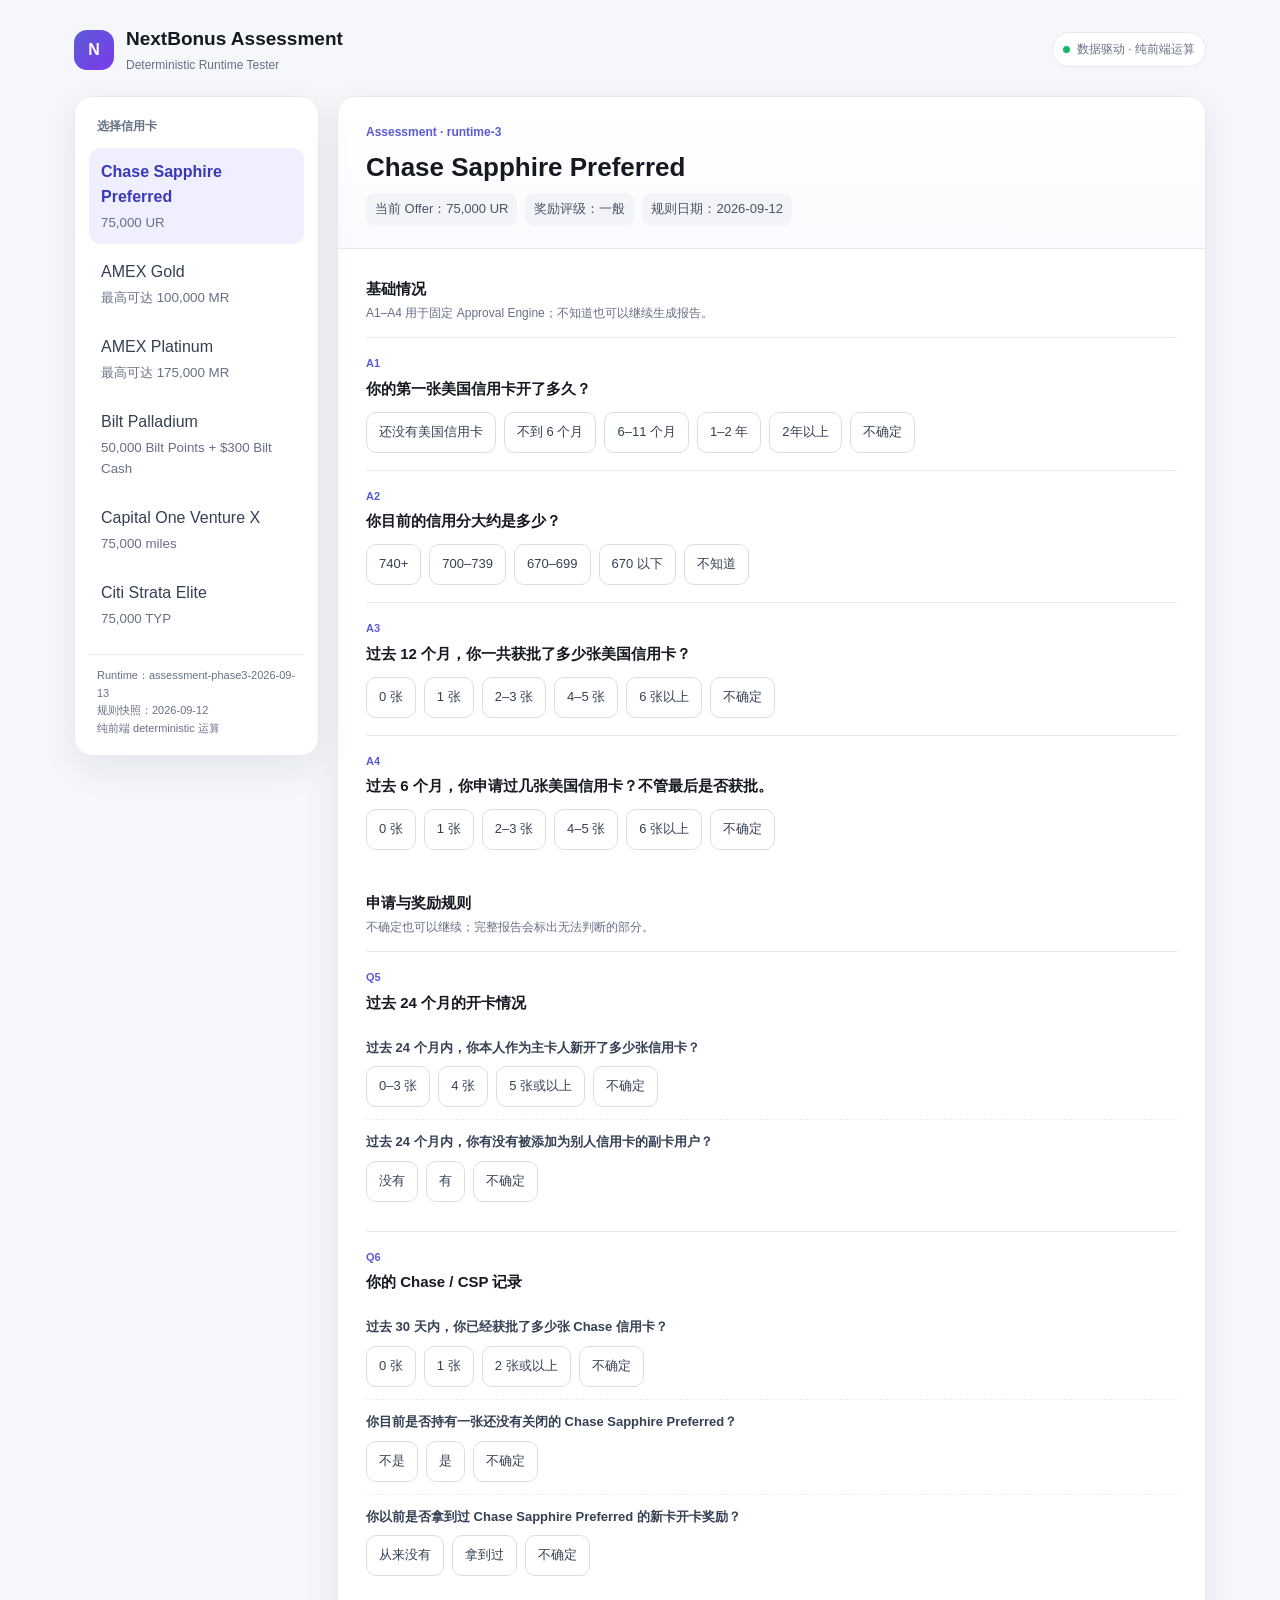
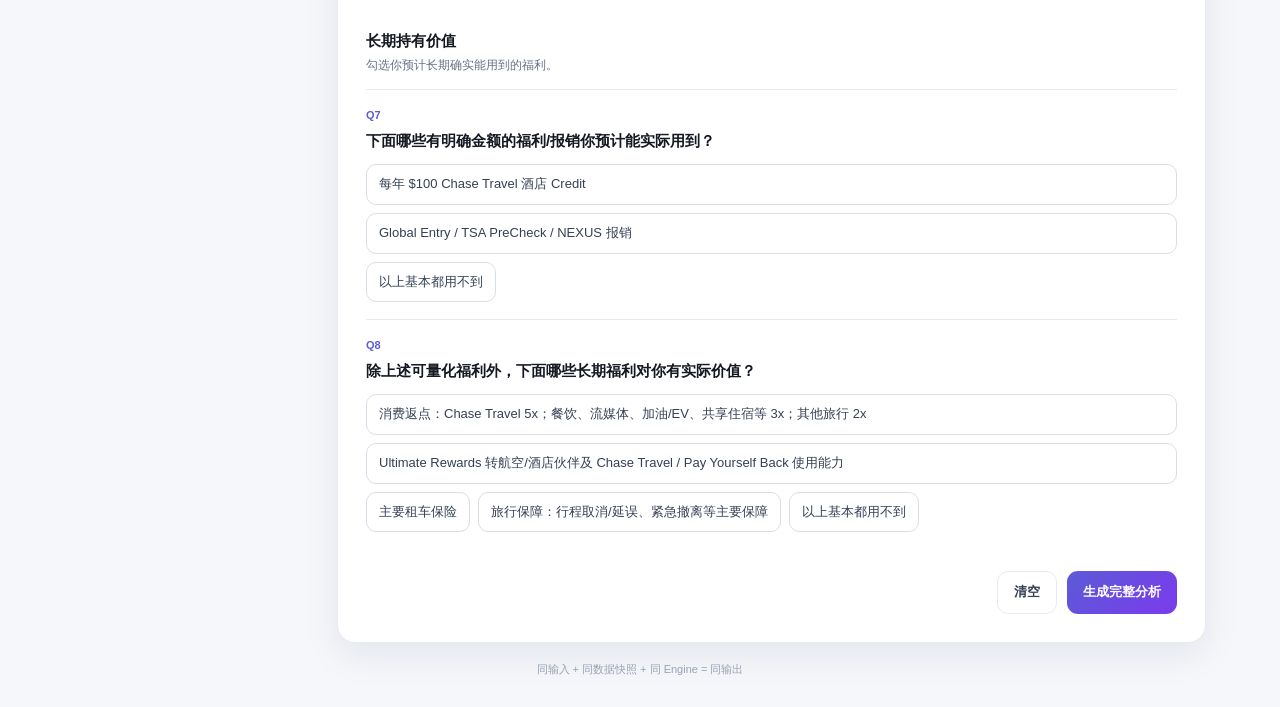
==== commit d27bd7a4: "Replace inline app with Phase 3 runtime shell" ====
--- a/index.html
+++ b/index.html
@@ -1,108 +1 @@
-<!doctype html>
-<html lang="zh-CN">
-<head>
-<meta charset="utf-8"><meta name="viewport" content="width=device-width,initial-scale=1">
-<title>NextBonus Assessment Offline V2</title>
-<style>
-:root{--bg:#f5f7fb;--panel:#fff;--text:#151922;--muted:#667085;--line:#e7eaf0;--brand:#5b5bd6;--brand2:#7c3aed;--good:#067647;--warn:#b54708;--bad:#b42318;--soft:#f2f4f7;--shadow:0 12px 36px rgba(16,24,40,.08)}
-*{box-sizing:border-box}html{scroll-behavior:smooth}body{margin:0;background:var(--bg);color:var(--text);font-family:-apple-system,BlinkMacSystemFont,"Segoe UI","PingFang SC","Microsoft YaHei",Arial,sans-serif;line-height:1.6}button,input{font:inherit}.shell{max-width:1180px;margin:0 auto;padding:24px}.topbar{display:flex;align-items:center;justify-content:space-between;gap:16px;margin-bottom:20px}.brand{display:flex;align-items:center;gap:12px}.logo{width:40px;height:40px;border-radius:13px;background:linear-gradient(135deg,var(--brand),var(--brand2));display:grid;place-items:center;color:#fff;font-weight:850;box-shadow:0 8px 22px rgba(91,91,214,.25)}.brand h1{font-size:19px;margin:0}.brand p{font-size:12px;margin:2px 0 0;color:var(--muted)}.badge{display:inline-flex;align-items:center;gap:7px;padding:7px 10px;border:1px solid var(--line);border-radius:999px;background:#fff;color:var(--muted);font-size:12px}.dot{width:7px;height:7px;border-radius:50%;background:#12b76a}.layout{display:grid;grid-template-columns:245px minmax(0,1fr);gap:18px}.sidebar,.panel{background:var(--panel);border:1px solid var(--line);border-radius:18px;box-shadow:var(--shadow)}.sidebar{padding:14px;height:max-content;position:sticky;top:18px}.side-title{font-size:12px;color:var(--muted);font-weight:700;letter-spacing:.04em;padding:6px 8px 10px}.card-btn{width:100%;border:0;background:transparent;text-align:left;padding:11px 12px;border-radius:12px;cursor:pointer;color:#344054;margin:2px 0;transition:.15s}.card-btn:hover{background:#f7f7ff}.card-btn.active{background:#f0efff;color:#3939b9;font-weight:700}.card-btn small{display:block;color:var(--muted);font-weight:500;margin-top:2px}.side-note{border-top:1px solid var(--line);margin-top:12px;padding:12px 8px 4px;color:var(--muted);font-size:11px}.panel{overflow:hidden}.hero{padding:26px 28px 22px;border-bottom:1px solid var(--line);background:linear-gradient(180deg,#fff,#fbfbff)}.eyebrow{font-size:12px;color:var(--brand);font-weight:800;letter-spacing:.04em}.hero h2{font-size:26px;margin:5px 0}.hero-meta{display:flex;flex-wrap:wrap;gap:8px;color:var(--muted);font-size:13px}.offer-chip{display:inline-flex;padding:6px 9px;background:#f2f4f7;border-radius:9px;color:#475467}.sections{padding:4px 28px 28px}.section{padding-top:24px}.section-title{font-size:15px;font-weight:800;margin-bottom:3px}.section-sub{font-size:12px;color:var(--muted);margin-bottom:14px}.question{padding:17px 0;border-top:1px solid var(--line)}.question:first-of-type{border-top:0}.qnum{font-size:11px;font-weight:800;color:var(--brand);margin-bottom:4px}.qtitle{font-size:15px;font-weight:700;margin-bottom:11px}.subq{padding:12px 0}.subq+.subq{border-top:1px dashed #eceef3}.subq-title{font-size:13px;font-weight:650;margin-bottom:8px;color:#344054}.options{display:flex;flex-wrap:wrap;gap:8px}.option{position:relative}.option input{position:absolute;opacity:0;pointer-events:none}.option span{display:block;padding:9px 12px;border:1px solid #d9dde6;border-radius:10px;background:#fff;color:#344054;font-size:13px;cursor:pointer;transition:.15s;max-width:100%}.option input:checked+span{border-color:#7777df;background:#f2f1ff;color:#3030a8;box-shadow:0 0 0 2px rgba(91,91,214,.08)}.option span:hover{border-color:#a7a7e9}.option.long{flex:1 1 100%}.number-row{display:flex;gap:8px;align-items:center;margin-top:9px}.number-row input{width:110px;padding:9px 10px;border:1px solid #d9dde6;border-radius:10px;outline:none}.hidden{display:none!important}.form-error{display:none;margin:16px 0 0;padding:11px 13px;background:#fff4ed;border:1px solid #ffd6ae;color:#93370d;border-radius:10px;font-size:13px}.form-error.show{display:block}.actions{display:flex;gap:10px;justify-content:flex-end;padding-top:22px}.btn{border:0;border-radius:11px;padding:10px 16px;cursor:pointer;font-weight:700;font-size:13px}.btn.primary{background:linear-gradient(135deg,var(--brand),var(--brand2));color:#fff;box-shadow:0 8px 18px rgba(91,91,214,.22)}.btn.secondary{background:#fff;border:1px solid var(--line);color:#344054}.btn.ghost{background:#f7f8fa;color:#475467}.btn:hover{filter:brightness(.985)}
-.report{padding:28px}.report-head{padding-bottom:22px;border-bottom:1px solid var(--line)}.report-kicker{font-size:12px;color:var(--muted);font-weight:700}.action-label{font-size:32px;font-weight:850;letter-spacing:-.02em;margin:4px 0}.action-label.apply{color:var(--good)}.action-label.consider{color:#3b4cca}.action-label.wait{color:var(--warn)}.action-label.stop{color:var(--bad)}.summary{font-size:15px;color:#475467}.report-section{padding:20px 0;border-bottom:1px solid var(--line)}.report-section:last-of-type{border-bottom:0}.report-title{display:flex;align-items:center;gap:8px;font-weight:800;font-size:15px;margin-bottom:8px}.status{font-size:12px;color:var(--brand);padding:2px 7px;border-radius:999px;background:#f2f1ff}.report-text{font-size:14px;color:#475467;white-space:pre-line}.cta-box{margin-top:22px;padding:18px;border-radius:14px;background:#f8f9fc;border:1px solid var(--line)}.cta-box p{margin:0 0 12px;color:#475467;font-size:14px}.cta-actions{display:flex;gap:10px;flex-wrap:wrap}.dev-tools{margin-top:18px;padding-top:16px;border-top:1px dashed var(--line);display:flex;gap:8px;flex-wrap:wrap}.debug{margin-top:16px}.debug summary{cursor:pointer;font-weight:700;font-size:13px;color:#475467}.debug-box{margin-top:10px;background:#101828;color:#e4e7ec;border-radius:12px;padding:14px;overflow:auto;font:12px/1.6 ui-monospace,SFMono-Regular,Menlo,monospace;white-space:pre-wrap}
-.offer-page{padding:28px}.offer-top{padding-bottom:20px;border-bottom:1px solid var(--line)}.offer-top h2{font-size:27px;margin:4px 0}.assessment-card{margin-top:20px;border:1px solid var(--line);border-radius:16px;padding:18px;background:#fff}.assessment-card h3{margin:0 0 4px;font-size:15px}.assessment-action{font-size:23px;font-weight:850;margin:2px 0 14px}.metrics{display:grid;grid-template-columns:repeat(2,1fr);gap:10px}.metric{border:1px solid var(--line);border-radius:13px;padding:13px}.metric-name{font-size:12px;color:var(--muted)}.metric-value{font-size:18px;font-weight:800;margin-top:2px}.offer-actions{display:flex;gap:9px;flex-wrap:wrap;margin-top:16px}.empty-assessment{padding:16px;background:#f8f9fc;border:1px solid var(--line);border-radius:14px;color:#475467;font-size:13px}.incomplete{padding:28px}.incomplete-box{padding:18px;border:1px solid #fed7aa;background:#fff7ed;border-radius:14px}.incomplete h3{margin:0 0 7px;color:#9a3412}.incomplete p{margin:0;color:#7c2d12;font-size:13px}.footer{padding:18px 4px 4px;text-align:center;color:#98a2b3;font-size:11px}
-@media(max-width:820px){.shell{padding:12px}.badge{display:none}.layout{grid-template-columns:1fr}.sidebar{position:static;display:flex;overflow-x:auto;gap:4px;padding:8px}.side-title,.side-note{display:none}.card-btn{min-width:160px}.hero,.report,.offer-page{padding:20px}.sections{padding:4px 20px 20px}.metrics{grid-template-columns:1fr}.action-label{font-size:28px}}
-</style><link rel="stylesheet" href="assets/offer-history-chart.css">
-<script src="assets/offer-history-chart.js"></script>
-<script src="engines/bank-rule-engine.js"></script>
-<script src="engines/timing-engine.js"></script>
-<script src="assets/runtime-loader.js"></script>
-</head><body>
-<div class="shell"><div class="topbar"><div class="brand"><div class="logo">N</div><div><h1>NextBonus Assessment</h1><p>Offline Rule Tester · Full Report V1</p></div></div><div class="badge"><span class="dot"></span> 完全离线计算 · Snapshot 2026-09-12</div></div><div class="layout"><aside class="sidebar" id="sidebar"></aside><main class="panel" id="main"></main></div><div class="footer">NextBonus Assessment Offline V2 · 同输入 + 同规则快照 + 同模板 = 同输出</div></div>
-<script>window.NB_CONFIG={"snapshotDate":"2026-09-12","engineVersion":"offline-tester-2.1-full-report-v1","sourceVersions":{"Bank Rules.xlsx":"128 rules / Drive modified 2026-09-12T10:27:48Z","Assessment Orchestrator.xlsx":"FINAL / 2026-09-12","Approval Engine.xlsx":"FINAL / 2026-09-12","Offer Timing.xlsx":"current internal snapshot","Long-term Holding Value.xlsx":"FINAL / 6 launch cards","Full Report Template Registry V1.xlsx":"120/120 reference QA; 76/76 variable QA"},"cards":{"chase_sapphire_preferred":{"key":"chase_sapphire_preferred","name":"Chase Sapphire Preferred","issuer":"CHASE","sensitivity":"MEDIUM","annualFee":95,"article":"https://www.uscreditcards101.com/zh/cn/article/chase-sapphire-preferred/","applicationUrl":"https://www.uscreditcards101.com/go/chase-sapphire-preferred","q7":[{"id":"CSP_Q7_HOTEL","label":"每年 $100 Chase Travel 酒店 Credit","annualValue":100,"short":"Chase Travel 酒店 Credit"},{"id":"CSP_Q7_GE","label":"Global Entry / TSA PreCheck / NEXUS 报销","annualValue":30,"short":"GE / TSA / NEXUS 报销"}],"q8":[{"id":"CSP_Q8_REWARDS","label":"消费返点：Chase Travel 5x；餐饮、流媒体、加油/EV、共享住宿等 3x；其他旅行 2x","short":"消费高倍返点"},{"id":"CSP_Q8_UR","label":"Ultimate Rewards 转航空/酒店伙伴及 Chase Travel / Pay Yourself Back 使用能力","short":"UR 转点"},{"id":"CSP_Q8_RENTAL","label":"主要租车保险","short":"租车保险"},{"id":"CSP_Q8_TRAVEL_PROTECTION","label":"旅行保障：行程取消/延误、紧急撤离等主要保障","short":"旅行保障"}]},"amex_gold":{"key":"amex_gold","name":"AMEX Gold","issuer":"AMEX","sensitivity":"MEDIUM","annualFee":325,"article":"https://www.uscreditcards101.com/zh/cn/article/amex-prg-intro/","applicationUrl":"https://www.uscreditcards101.com/go/amex-gold","q7":[{"id":"GOLD_Q7_UBER","label":"$120 Uber Credit","annualValue":120,"short":"Uber Credit"},{"id":"GOLD_Q7_DUNKIN","label":"$84 Dunkin Credit","annualValue":84,"short":"Dunkin Credit"},{"id":"GOLD_Q7_RESY","label":"$100 Resy Credit","annualValue":100,"short":"Resy Credit"},{"id":"GOLD_Q7_DINING","label":"$120 Dining Credit","annualValue":120,"short":"Dining Credit"}],"q8":[{"id":"GOLD_Q8_REWARDS","label":"消费返点：餐饮/美国超市 4x；AMEX Travel 预付酒店 5x；机票等高倍积分","short":"餐饮/超市高倍积分"},{"id":"GOLD_Q8_MR","label":"Membership Rewards 转航空或酒店伙伴","short":"MR 转点"},{"id":"GOLD_Q8_THC","label":"The Hotel Collection 酒店待遇","short":"THC 酒店权益"},{"id":"GOLD_Q8_HERTZ","label":"Hertz Five Star","short":"Hertz Five Star"},{"id":"GOLD_Q8_OFFERS","label":"AMEX Offers","short":"AMEX Offers"}]},"amex_platinum":{"key":"amex_platinum","name":"AMEX Platinum","issuer":"AMEX","sensitivity":"MEDIUM","annualFee":895,"article":"https://www.uscreditcards101.com/zh/cn/article/amex-platinum-intro/","applicationUrl":"https://www.uscreditcards101.com/go/amex-platinum","q7":[{"id":"PLAT_Q7_FHR","label":"$600 FHR 酒店 Credit","annualValue":600,"short":"FHR 酒店 Credit"},{"id":"PLAT_Q7_ENTERTAINMENT","label":"$300 娱乐订阅 Credit","annualValue":300,"short":"娱乐订阅 Credit"},{"id":"PLAT_Q7_EQUINOX","label":"$300 Equinox Credit","annualValue":300,"short":"Equinox Credit"},{"id":"PLAT_Q7_CLEAR","label":"$209 CLEAR Credit","annualValue":209,"short":"CLEAR Credit"},{"id":"PLAT_Q7_OURA","label":"$200 Oura Ring Credit","annualValue":200,"short":"Oura Ring Credit"},{"id":"PLAT_Q7_LULULEMON","label":"$300 Lululemon Credit","annualValue":300,"short":"Lululemon Credit"},{"id":"PLAT_Q7_RESY","label":"$400 Resy Credit","annualValue":400,"short":"Resy Credit"},{"id":"PLAT_Q7_WALMART","label":"Walmart+ 月度会员报销","annualValue":155.4,"short":"Walmart+"},{"id":"PLAT_Q7_AIRLINE","label":"$200 航空杂费 Credit","annualValue":200,"short":"航空杂费 Credit"},{"id":"PLAT_Q7_UBER","label":"$200 Uber Credit + $100 Uber One","annualValue":300,"short":"Uber / Uber One"},{"id":"PLAT_Q7_GE","label":"Global Entry / TSA PreCheck 报销","annualValue":30,"short":"GE / TSA 报销"}],"q8":[{"id":"PLAT_Q8_REWARDS","label":"消费返点：机票及部分 AMEX Travel 酒店 5x MR","short":"5x 机票/酒店"},{"id":"PLAT_Q8_MR","label":"Membership Rewards 转航空或酒店伙伴","short":"MR 转点"},{"id":"PLAT_Q8_LOUNGE","label":"Centurion Lounge、Priority Pass、Delta Sky Club 等机场休息室","short":"机场休息室"},{"id":"PLAT_Q8_HOTEL_STATUS","label":"Hilton Gold、Marriott Gold、Leaders Club Sterling 等酒店会籍","short":"酒店会籍"},{"id":"PLAT_Q8_FHR","label":"FHR / THC 酒店附加待遇","short":"FHR / THC 酒店待遇"},{"id":"PLAT_Q8_RENTAL_STATUS","label":"Avis、Hertz、National 等租车高级会员","short":"租车会籍"},{"id":"PLAT_Q8_OFFERS","label":"AMEX Offers","short":"AMEX Offers"},{"id":"PLAT_Q8_PROTECTION","label":"延长保修、购物保护等 AMEX 购物保障","short":"购物保障"}]},"bilt_palladium":{"key":"bilt_palladium","name":"Bilt Palladium","issuer":"BILT","sensitivity":"HIGH","annualFee":495,"article":"https://www.uscreditcards101.com/zh/cn/article/bilt-palladium-card-review/","applicationUrl":"https://www.uscreditcards101.com/go/bilt-palladium","q7":[{"id":"BILT_Q7_HOTEL","label":"每年 $400 Bilt Travel 酒店 Credit","annualValue":400,"short":"Bilt Travel 酒店 Credit"},{"id":"BILT_Q7_CASH","label":"每年 $200 Bilt Cash","annualValue":200,"short":"Bilt Cash"}],"q8":[{"id":"BILT_Q8_REWARDS","label":"消费返点：房租/房贷 1x；其他消费 2x Bilt Points + 4% Bilt Cash","short":"房租/消费返点"},{"id":"BILT_Q8_TRANSFER","label":"Bilt Points 转航空或酒店伙伴","short":"Bilt 转点"},{"id":"BILT_Q8_PP","label":"Priority Pass","short":"Priority Pass"},{"id":"BILT_Q8_PHONE","label":"手机保险","short":"手机保险"},{"id":"BILT_Q8_LHC","label":"Bilt Luxury Hotel Collection","short":"Luxury Hotel Collection"},{"id":"BILT_Q8_EXPERIENCES","label":"Bilt Rent Day 与其他会员活动 / Exclusive Bilt Experiences","short":"Rent Day / Bilt Experiences"}]},"capital_one_venture_x":{"key":"capital_one_venture_x","name":"Capital One Venture X","issuer":"CAPITAL_ONE","sensitivity":"HIGH","annualFee":395,"article":"https://www.uscreditcards101.com/zh/cn/article/capital-one-venture-x-card-review/","applicationUrl":"https://www.uscreditcards101.com/go/capital-one-venture-x","q7":[{"id":"VX_Q7_TRAVEL","label":"每年 $300 Capital One Travel Credit","annualValue":300,"short":"Capital One Travel Credit"},{"id":"VX_Q7_ANNIV","label":"每年 10,000 周年里程","annualValue":130,"short":"10,000 周年里程"},{"id":"VX_Q7_GE","label":"Global Entry / TSA PreCheck 报销","annualValue":30,"short":"GE / TSA 报销"}],"q8":[{"id":"VX_Q8_REWARDS","label":"消费返点：所有消费 2x；Capital One Travel 最高 10x/5x","short":"2x / Travel 高倍返点"},{"id":"VX_Q8_TRANSFER","label":"Capital One Miles 转航空伙伴","short":"Capital One 转点"},{"id":"VX_Q8_LOUNGE","label":"Priority Pass 与 Capital One Lounge","short":"机场休息室"},{"id":"VX_Q8_HERTZ","label":"Hertz President’s Circle","short":"Hertz President’s Circle"},{"id":"VX_Q8_PROTECTION","label":"其他旅行与租车保障","short":"旅行/租车保障"}]},"citi_strata_elite":{"key":"citi_strata_elite","name":"Citi Strata Elite","issuer":"CITI","sensitivity":"HIGH","annualFee":595,"article":"https://www.uscreditcards101.com/zh/cn/article/citi-strata-elite-review/","applicationUrl":"https://www.uscreditcards101.com/go/citi-strata-elite","q7":[{"id":"CITI_Q7_HOTEL","label":"每年 $300 Citi Travel 酒店 Credit","annualValue":300,"short":"Citi Travel 酒店 Credit"},{"id":"CITI_Q7_SPLURGE","label":"每年 $200 Splurge Credit","annualValue":200,"short":"Splurge Credit"},{"id":"CITI_Q7_BLACKLANE","label":"每年 $200 Blacklane Credit","annualValue":200,"short":"Blacklane Credit"},{"id":"CITI_Q7_GE","label":"Global Entry / TSA PreCheck 报销","annualValue":30,"short":"GE / TSA 报销"},{"id":"CITI_Q7_REL","label":"$145 Citigold / Private Client 年度关系 Credit","annualValue":145,"short":"Citigold / Private Client Credit"}],"q8":[{"id":"CITI_Q8_REWARDS","label":"消费返点：Citi Travel 12x/6x、周末晚餐饮 6x、其他餐饮 3x、其他消费 1.5x","short":"消费高倍返点"},{"id":"CITI_Q8_AA","label":"ThankYou Points 转 American Airlines","short":"AA 转点"},{"id":"CITI_Q8_OTHER_TRANSFER","label":"ThankYou Points 转其他航空或酒店伙伴","short":"其他转点伙伴"},{"id":"CITI_Q8_PP","label":"Priority Pass（主卡可带 2 位客人）","short":"Priority Pass"},{"id":"CITI_Q8_AA_PASS","label":"每年 4 张 Admirals Club Lounge Pass","short":"Admirals Club Pass"},{"id":"CITI_Q8_RESERVE","label":"The Reserve by Citi Travel 高端酒店待遇","short":"Reserve 酒店权益"},{"id":"CITI_Q8_TRAVEL_PROTECTION","label":"旅行保险 / 旅行保障","short":"旅行保障"}]}},"finalTemplates":{"APPLY_NOW":{"action":"现在申请","summary":"目前没有明显限制，现在的奖励也值得申请。"},"CONSIDER":{"action":"可以申请","summary":"目前没有明显申请限制。"},"WAIT_APPLICATION_RULE":{"action":"建议等待","summary":"目前有一项申请规则还需要等一等，具体原因见下方。"},"WAIT_BONUS_RULE":{"action":"建议等待","summary":"现在申请会影响开卡奖励资格，建议等限制解除后再申请。"},"WAIT_SYSTEM_RULE":{"action":"建议等待","summary":"有一项规则目前还不能可靠确认。"},"WAIT_OFFER":{"action":"建议等待","summary":"申请条件本身没有明显问题，但当前奖励值得等等。"},"STOP_APPLICATION":{"action":"暂不建议申请","summary":"目前有明确的申请限制。"},"BONUS_BLOCK":{"action":"暂不建议申请","summary":"目前即使申请，也拿不到这次开卡奖励。"},"APPROVAL_RISK":{"action":"暂不建议申请","summary":"按你目前的情况，这张卡的获批难度比较高。"}},"applicationClear":{"chase_sapphire_preferred":"你目前没有触发 Chase 5/24、近期批卡限制或 CSP 当前持卡限制。","amex_gold":"你目前没有触发同卡 90 天重复申请限制，AMEX 当前持卡数量也没有形成申请限制。","amex_platinum":"你目前没有触发同卡 90 天重复申请限制，AMEX 当前持卡数量也没有形成申请限制。","bilt_palladium":"你目前不在 Bilt 被拒后的 45 天等待期内。","capital_one_venture_x":"你近期的 Capital One 申请记录没有触发当前 Offer 的申请限制。","citi_strata_elite":"你目前没有触发 Citi 8 天或 2/65 的近期申请限制。"},"bonusClear":"从你目前的持卡和开卡奖励记录看，没有发现会影响这次开卡奖励的情况。","approvalReasons":{"AGE_NONE":{"text":"你目前还没有自己的美国信用卡记录。","polarity":"NEGATIVE","priority":100},"AGE_LT6M":{"text":"你的第一张美国信用卡还不到 6 个月，信用记录偏短。","polarity":"NEGATIVE","priority":95},"AGE_6_11M":{"text":"你的美国信用记录还不到一年。","polarity":"NEGATIVE","priority":85},"AGE_1_2Y":{"text":"你的美国信用记录已经超过一年。","polarity":"POSITIVE","priority":40},"AGE_2Y_PLUS":{"text":"你的美国信用记录已经比较成熟。","polarity":"POSITIVE","priority":45},"SCORE_740_PLUS":{"text":"你的信用分在 740 以上，属于比较好的区间。","polarity":"POSITIVE","priority":50},"SCORE_700_739":{"text":"你的信用分在 700–739，整体还不错。","polarity":"POSITIVE","priority":35},"SCORE_670_699":{"text":"你的信用分在 670–699，会增加一些申请难度。","polarity":"NEGATIVE","priority":80},"SCORE_LT670":{"text":"你的信用分低于 670，是目前比较明显的负面因素。","polarity":"NEGATIVE","priority":98},"ACTIVITY_LOW":{"text":"最近申请和新开信用卡的频率不高。","polarity":"POSITIVE","priority":30},"ACTIVITY_MEDIUM":{"text":"最近有一些信用卡申请记录。","polarity":"NEUTRAL","priority":60},"ACTIVITY_HIGH":{"text":"最近申请和新开信用卡的数量比较多。","polarity":"NEGATIVE","priority":88},"ACTIVITY_VERY_HIGH":{"text":"你近期申请信用卡比较频繁，是目前比较明显的负面因素。","polarity":"NEGATIVE","priority":97},"BILT_THIN_FILE":{"text":"你的信用记录还比较短，对 Bilt 2.0 会更不利。","polarity":"NEGATIVE","priority":100},"BILT_RECENT_ACTIVITY_HIGH":{"text":"你最近申请信用卡比较频繁，这会增加 Bilt 的申请难度。","polarity":"NEGATIVE","priority":95},"BILT_NEW_ACCOUNTS_HIGH":{"text":"过去一年你新开的信用卡比较多，这会增加 Bilt 的申请难度。","polarity":"NEGATIVE","priority":90}},"approvalTemplates":{"APPROVAL_HIGH":"按你目前的情况，这张卡的获批条件比较不错。","APPROVAL_MEDIUM":"按你目前的情况，这张卡不算特别稳。","APPROVAL_LOW":"按你目前的情况，这张卡的获批难度比较高。","APPROVAL_VERY_LOW":"目前有明确的申请限制，因此获批可能性显示为极低。","APPROVAL_UNKNOWN":"目前的信息还不足以可靠判断获批可能性。","APPROVAL_VERY_LOW_WAIT":"由于上面的申请规则目前处于等待状态，获批可能性显示为极低。","APPROVAL_VERY_LOW_BLOCK":"由于上面的申请规则目前明确限制申请，获批可能性显示为极低。","APPROVAL_SOFT_1":"上面的申请规则也会增加一些申请难度。","APPROVAL_SOFT_2":"上面的申请规则会明显增加这次申请难度。"},"longTemplates":{"LT_BASE_HAS_VALUE":"按你的选择，你每年大约能用到 ${usable_value} 的可量化福利。","LT_BASE_ZERO":"按你的选择，目前没有可量化报销能实际用到。","LT_COVER_GE100":"这些可量化福利已经可以覆盖这张卡的年费。","LT_COVER_75_99":"这些可量化福利可以覆盖大部分年费。","LT_COVER_50_74":"这些可量化福利可以覆盖一半以上的年费。","LT_COVER_25_49":"这些可量化福利只能覆盖一部分年费。","LT_COVER_LT25":"这些可量化福利只能覆盖很少一部分年费。","LT_NO_ANNUAL_FEE":"这张卡没有年费。","LT_BENEFITS_SELECTED":"除此之外，你还会用到：{selected_benefit_short_labels}。","LT_BENEFITS_NONE":"其他主要长期福利目前基本用不上。","LT_END_VERY_HIGH":"以你的使用方式，这张卡很适合长期持有。","LT_END_HIGH":"以你的使用方式，这张卡比较适合长期持有。","LT_END_MEDIUM":"这些福利能抵掉一部分持卡成本，长期持有价值比较一般。","LT_END_LOW":"你能用上的福利不算多，年费比较难完全值回来。","LT_END_VERY_LOW":"你目前能用上的主要福利很少，长期持有并不划算。","LT_END_UNKNOWN":"还缺少你的福利使用情况，暂时无法判断长期持有价值。","LT_Q7_SELECTED":"你能用到的可量化福利包括：{selected_q7_short_labels}。","LT_Q7_NONE":"目前没有你明确会使用的可量化福利。"},"cta":{"APPLY_NOW":{"text":"去申请","pre":"现在就可以申请这张卡。","dest":"current_application_url"},"CONSIDER":{"text":"去申请","pre":"如果你现在想申请，可以直接继续。","dest":"current_application_url"},"WAIT_APPLICATION_RULE":{"text":"返回 Offer","pre":"{retry_or_condition_sentence}","dest":"offer_detail_url"},"WAIT_BONUS_RULE":{"text":"返回 Offer","pre":"{retry_or_condition_sentence}","dest":"offer_detail_url"},"WAIT_SYSTEM_RULE":{"text":"返回 Offer","pre":"建议等这项规则确认后再重新评估。","dest":"offer_detail_url"},"WAIT_OFFER":{"text":"返回 Offer","pre":"当前可以先不申请，等更好的奖励。","dest":"offer_detail_url"},"STOP_APPLICATION":{"text":"返回 Offer","pre":"目前不建议继续申请这张卡。","dest":"offer_detail_url"},"BONUS_BLOCK":{"text":"返回 Offer","pre":"目前不建议为了这次开卡奖励继续申请。","dest":"offer_detail_url"},"APPROVAL_RISK":{"text":"返回 Offer","pre":"目前申请难度比较高，可以先回到 Offer 页面。","dest":"offer_detail_url"}}}</script>
-<script>window.addEventListener('nb-runtime-ready',()=>{
-
-(function(){'use strict';
-const C=window.NB_CONFIG;
-C.engineVersion='offline-tester-2.2-nonblocking-report';
-C.finalTemplates.WAIT_INFORMATION={action:'建议等待',summary:'有一些关键信息目前还不确定，完整报告里已经标出来。'};
-C.cta.WAIT_INFORMATION={text:'返回 Offer',pre:'报告里已经标出还无法判断的部分；之后确认信息后可以重新评估。',dest:'offer_detail_url'};
-const RULES=Object.fromEntries(Object.entries(window.NBRuntime.rules).map(([id,r])=>[id,{name:r.name,dimension:r.dimension,impact:r.impact,hard:r.hard_behavior}]));
-const HARD_RANK={NONE:0,WAIT:1,BLOCK:2};
-const MISSING_FACT_INFO={
- '过去 24 个月本人主卡新账户':{dimension:'APPLICATION',hard:true,text:'你没有确认过去 24 个月本人新开信用卡的数量，因此 Chase 5/24 是否触发目前无法判断。'},
- '过去 30 天 Chase 批卡数量':{dimension:'APPLICATION',hard:true,text:'你没有确认过去 30 天 Chase 的批卡数量，因此 Chase 2/30 是否触发目前无法判断。'},
- 'CSP 开卡奖励历史':{dimension:'BONUS',hard:true,text:'你没有确认是否曾拿过 Chase Sapphire Preferred 的开卡奖励，因此这次开卡奖励资格目前无法判断。'},
- '当前 CSP 持卡状态':{dimension:'APPLICATION',hard:true,text:'你没有确认目前是否仍持有 Chase Sapphire Preferred，因此当前持卡限制是否适用目前无法判断。'},
- '同产品 90 天申请记录':{dimension:'APPLICATION',hard:false,text:'你没有确认过去 90 天是否申请或获批过这张 AMEX 卡，因此这项近期申请影响目前无法判断。'},
- 'AMEX Charge / Pay Over Time 持卡数量':{dimension:'APPLICATION',hard:false,text:'你没有确认目前持有多少张 AMEX Gold / Platinum / Green 这类卡，因此持卡数量带来的申请影响目前无法判断。'},
- 'AMEX 相关持卡历史':{dimension:'BONUS',hard:true,text:'你没有确认相关 AMEX 持卡历史，因此 lifetime / Family Rule 是否影响这次开卡奖励目前无法判断。'},
- 'Bilt 2.0 持卡/奖励历史':{dimension:'BONUS',hard:true,text:'你没有确认 Bilt 2.0 的持卡或开卡奖励历史，因此这次开卡奖励资格目前无法判断。'},
- 'Bilt 最近被拒记录':{dimension:'APPLICATION',hard:true,text:'你没有确认最近一次 Bilt 申请是否被拒，因此 45 天重新申请等待期是否适用目前无法判断。'},
- 'Capital One 近 6 个月申请记录':{dimension:'APPLICATION',hard:false,text:'你没有确认最近 6 个月的 Capital One 申请记录，因此这项近期申请影响目前无法判断。'},
- 'Capital One 30 天申请次数':{dimension:'APPLICATION',hard:true,text:'你没有确认过去 30 天 Capital One 的申请次数，因此当前 Offer 的近期申请限制是否触发目前无法判断。'},
- 'Venture X 48 个月奖励历史':{dimension:'BONUS',hard:true,text:'你没有确认过去 48 个月的 Venture X 开卡奖励历史，因此这次开卡奖励资格目前无法判断。'},
- 'Citi 8 天申请记录':{dimension:'APPLICATION',hard:false,text:'你没有确认过去 8 天的 Citi 个人卡申请记录，因此这项近期申请影响目前无法判断。'},
- 'Citi 65 天申请次数':{dimension:'APPLICATION',hard:true,text:'你没有确认过去 65 天的 Citi 申请次数，因此 2/65 是否触发目前无法判断。'},
- 'Strata Elite 48 个月奖励历史':{dimension:'BONUS',hard:true,text:'你没有确认过去 48 个月的 Strata Elite 开卡奖励历史，因此这次开卡奖励资格目前无法判断。'},
- 'Strata Elite 转卡历史':{dimension:'BONUS',hard:true,text:'你没有确认是否曾把其他 Citi 卡转成 Strata Elite，因此 48 个月转卡条款是否影响奖励资格目前无法判断。'},
- '转入 Elite 的来源卡奖励历史':{dimension:'BONUS',hard:true,text:'你没有确认转入 Strata Elite 的来源卡奖励历史，因此 48 个月转卡条款是否影响奖励资格目前无法判断。'}
-};
-function missingDetails(b){return (b.missingUserFacts||[]).map(k=>({key:k,...(MISSING_FACT_INFO[k]||{dimension:'UNKNOWN',hard:true,text:`你没有确认“${k}”，因此相关判断目前无法完成。`})}))}
-
-function clean(x){return String(x==null?'':x).trim()} function unknown(x){let s=clean(x);return !s||s.includes('不确定')||s.includes('不知道')}
-function arr(x){return Array.isArray(x)?x:(x?[x]:[])}
-function ageBand(x){x=clean(x).replace(/\s/g,'');if(x.includes('还没有'))return'None';if(x.includes('不到6个月'))return'<6m';if(x.includes('6–11')||x.includes('6-11'))return'6–11m';if(x.includes('1–2')||x.includes('1-2'))return'1–2y';if(x.includes('2年以上'))return'2y+';return'Unknown'}
-function scoreBand(x){x=clean(x).replace(/\s/g,'');if(x==='740+')return'740+';if(x.includes('700–739')||x.includes('700-739'))return'700–739';if(x.includes('670–699')||x.includes('670-699'))return'670–699';if(x.includes('670以下'))return'<670';return'Unknown'}
-function sev(x){x=clean(x).replace(/\s/g,'');if(unknown(x))return null;if(['0张','1张','0次','1次','0','1'].includes(x))return 0;if(x.includes('2–3')||x.includes('2-3'))return 1;if(x.includes('4–5')||x.includes('4-5'))return 2;if(x.includes('6张以上')||x.includes('6次以上')||x==='6+')return 3;return null}
-function activity(a3,a4){const x=sev(a3),y=sev(a4);if(x==null||y==null)return'UNKNOWN';return ['LOW','MEDIUM','HIGH','VERY_HIGH'][Math.max(x,y)]}
-function genericAdj(sig,sens){if(sig==='LOW'||sig==='UNKNOWN')return 0;if(sig==='MEDIUM')return sens==='HIGH'?1:0;if(sig==='HIGH')return sens==='LOW'?0:1;if(sig==='VERY_HIGH')return sens==='HIGH'?2:(sens==='MEDIUM'?1:0);return 0}
-function rawDown(r,n){if(r==='INSUFFICIENT_DATA')return r;const o=['HIGH','MEDIUM','HIGH_RISK'];let i=o.indexOf(r);return i<0?r:o[Math.min(2,i+n)]}
-function baseApproval(age,score){const M={'None':{'740+':'HIGH_RISK','700–739':'HIGH_RISK','670–699':'HIGH_RISK','<670':'HIGH_RISK','Unknown':'INSUFFICIENT_DATA'},'<6m':{'740+':'HIGH_RISK','700–739':'HIGH_RISK','670–699':'HIGH_RISK','<670':'HIGH_RISK','Unknown':'INSUFFICIENT_DATA'},'6–11m':{'740+':'MEDIUM','700–739':'MEDIUM','670–699':'HIGH_RISK','<670':'HIGH_RISK','Unknown':'INSUFFICIENT_DATA'},'1–2y':{'740+':'HIGH','700–739':'MEDIUM','670–699':'MEDIUM','<670':'HIGH_RISK','Unknown':'INSUFFICIENT_DATA'},'2y+':{'740+':'HIGH','700–739':'HIGH','670–699':'MEDIUM','<670':'HIGH_RISK','Unknown':'INSUFFICIENT_DATA'},'Unknown':{'740+':'INSUFFICIENT_DATA','700–739':'INSUFFICIENT_DATA','670–699':'INSUFFICIENT_DATA','<670':'INSUFFICIENT_DATA','Unknown':'INSUFFICIENT_DATA'}};return M[age][score]}
-function approvalEngine(cardKey,a){const card=C.cards[cardKey],ab=ageBand(a.a1),sb=scoreBand(a.a2),sig=activity(a.a3,a.a4);let base=baseApproval(ab,sb),ga=genericAdj(sig,card.sensitivity);if(sig==='UNKNOWN'&&base!=='HIGH_RISK')base='INSUFFICIENT_DATA';else base=rawDown(base,ga);const rc=[];const ageCode={'None':'AGE_NONE','<6m':'AGE_LT6M','6–11m':'AGE_6_11M','1–2y':'AGE_1_2Y','2y+':'AGE_2Y_PLUS'}[ab];const scoreCode={'740+':'SCORE_740_PLUS','700–739':'SCORE_700_739','670–699':'SCORE_670_699','<670':'SCORE_LT670'}[sb];if(ageCode)rc.push(ageCode);if(scoreCode)rc.push(scoreCode);if(sig!=='UNKNOWN')rc.push('ACTIVITY_'+sig);if(cardKey==='bilt_palladium'){if(ab==='None'||ab==='<6m'){base='HIGH_RISK';rc.push('BILT_THIN_FILE')}if(sev(a.a4)===3){base=rawDown(base,1);rc.push('BILT_RECENT_ACTIVITY_HIGH')}if(sev(a.a3)===3){base=rawDown(base,1);rc.push('BILT_NEW_ACCOUNTS_HIGH')}}return{baseApproval:base,activitySignal:sig,genericAdjustment:ga,reasonCodes:[...new Set(rc)]}}
-function auCount(s){if(s.Q5B_COUNT!==undefined&&s.Q5B_COUNT!=='')return Number(s.Q5B_COUNT);return clean(s.Q5B)==='没有'?0:null}
-function normalizeAssessmentFacts(cardKey,a){const s=a.specific||{},clean=x=>String(x==null?'':x).trim(),unk=x=>!clean(x)||clean(x).includes('不确定')||clean(x).includes('不知道'),bool=(x,yes)=>unk(x)?null:clean(x)===yes,band=(x,map)=>unk(x)?null:(map.find(([k])=>clean(x).includes(k))||[])[1]??"OTHER",held=Array.isArray(s.Q6)?s.Q6.map(clean):[];return{chase_24m:band(s.Q5A,[['5 张或以上','GE_5'],['4 张','EQ_4'],['0–3 张','LT_4']]),au_count:s.Q5B_COUNT!==undefined&&s.Q5B_COUNT!==''?Number(s.Q5B_COUNT):clean(s.Q5B)==='没有'?0:null,chase_30d:band(s.Q6A,[['2 张或以上','GE_2'],['1 张','LT_2'],['0 张','LT_2']]),prior_csp_bonus:bool(s.Q6B,'拿到过'),current_csp_holder:bool(s.Q6C,'是'),amex_recent_same:bool(s.Q5A,'有'),amex_charge_band:band(s.Q5B,[['10 张或以上','GE_10'],['8–9 张','LT_10'],['5–7 张','LT_10'],['0–4 张','LT_10']]),amex_history:held.some(unk)?null:held.filter(v=>v&&v!=='都没有'),prior_bilt:unk(s.Q5)?null:!clean(s.Q5).startsWith('从未持有过'),bilt_decline:unk(s.Q6)?null:clean(s.Q6).includes('未满 45 天')?'LT_45':'CLEAR',cap1_recent:bool(s.Q5A,'是'),cap1_30d:band(s.Q5B,[['2 次或以上','GE_2'],['1 次','LT_2'],['0 次','LT_2']]),vx_bonus_48m:bool(s.Q6A,'有'),citi_8d:bool(s.Q5A,'有'),citi_65d:band(s.Q5B,[['2 次或以上','GE_2'],['1 次','LT_2'],['0 次','LT_2']]),citi_bonus_48m:bool(s.Q6A,'有'),citi_converted:bool(s.Q6B,'有'),citi_source_bonus:bool(s.Q6B_FOLLOWUP,'是')}}
-function bankRules(cardKey,a){return BankRuleEngine.evaluate({targetProductId:cardKey,facts:normalizeAssessmentFacts(cardKey,a),evaluationDate:C.snapshotDate,rules:window.NBRuntime.rules,predicates:window.NBRuntime.predicates})}
-function normBase(x){return({HIGH:'HIGH',MEDIUM:'MEDIUM',HIGH_RISK:'LOW',INSUFFICIENT_DATA:'UNKNOWN'})[x]||'UNKNOWN'} function down(x,n){if(x==='UNKNOWN')return x;const o=['HIGH','MEDIUM','LOW'];let i=o.indexOf(x);return i<0?x:o[Math.min(2,i+n)]} function approvalLabel(x){return({HIGH:'较高',MEDIUM:'一般',LOW:'较低',VERY_LOW:'极低',UNKNOWN:'无法判断'})[x]||'无法判断'} function offerCode(x){return({'史高':'HISTORICAL_HIGH','较高':'HIGH','一般':'MEDIUM','较低':'LOW','无法判断':'UNKNOWN'})[x]||'UNKNOWN'}
-function componentScore(r){if(r<.25)return 1;if(r<.5)return 2;if(r<.75)return 3;if(r<1)return 4;return 5}
-function longTerm(cardKey,a){const c=C.cards[cardKey],q7=new Set(a.q7||[]),q8=new Set(a.q8||[]);const q7Answered=a.q7Answered!==false,q8Answered=a.q8Answered!==false;const value=c.q7.reduce((s,b)=>s+(q7.has(b.id)?Number(b.annualValue):0),0),fee=c.annualFee,m=c.q8.filter(b=>q8.has(b.id)).length,n=c.q8.length;if(!q7Answered||!q8Answered){return{code:'UNKNOWN',label:'无法判断',q7Value:Math.round(value*100)/100,feeCoverageRatio:fee?value/fee:null,q8M:m,q8N:n,reasonCode:'MISSING_LONG_TERM_INPUT',selectedQ7:c.q7.filter(b=>q7.has(b.id)),selectedQ8:c.q8.filter(b=>q8.has(b.id)),q7Answered,q8Answered}}const ratio=fee===0?1:Math.min(value/fee,1),fs=componentScore(ratio),rs=n?m/n:0,qs=componentScore(rs);let code,label,reason;if(fs===5&&m>=1){code='VERY_HIGH';label='很高';reason='FEE_COVERED_PLUS_EXTRA_BENEFIT'}else{let t=fs+qs;if(t>=9){code='VERY_HIGH';label='很高'}else if(t>=7){code='HIGH';label='较高'}else if(t>=5){code='MEDIUM';label='一般'}else if(t>=3){code='LOW';label='较低'}else{code='VERY_LOW';label='很低'}reason='TOTAL_SCORE_MAP'}return{code,label,q7Value:Math.round(value*100)/100,feeCoverageRatio:fee?value/fee:null,q8M:m,q8N:n,reasonCode:reason,selectedQ7:c.q7.filter(b=>q7.has(b.id)),selectedQ8:c.q8.filter(b=>q8.has(b.id)),q7Answered,q8Answered}}
-function orchestrate(cardKey,b,a,l){const c=C.cards[cardKey],md=missingDetails(b),missingApp=md.some(x=>x.dimension==='APPLICATION'),missingBonus=md.some(x=>x.dimension==='BONUS'),missingCritical=md.some(x=>x.hard),bn=normBase(a.baseApproval),after0=down(bn,b.applicationSoftImpact),after=missingApp?'UNKNOWN':after0,adj=b.applicationImpact===3?'VERY_LOW':after,wait=c.timing.wait==='建议等待'?'WAIT':c.timing.wait==='不建议等待'?'NO_WAIT':'UNKNOWN',bonus=b.bonusImpact===3?'NO':missingBonus?'UNCERTAIN':'YES';let st;if(b.applicationHardBehavior==='BLOCK')st='STOP_APPLICATION';else if(b.bonusHardBehavior==='BLOCK')st='BONUS_BLOCK';else if(after==='LOW')st='APPROVAL_RISK';else if(b.applicationHardBehavior==='WAIT')st='WAIT_APPLICATION_RULE';else if(b.bonusHardBehavior==='WAIT')st='WAIT_BONUS_RULE';else if(adj==='UNKNOWN'||missingCritical)st='WAIT_INFORMATION';else if(wait==='WAIT')st='WAIT_OFFER';else if(after==='HIGH'&&bonus==='YES'&&['HISTORICAL_HIGH','HIGH'].includes(offerCode(c.timing.rating))&&wait==='NO_WAIT')st='APPLY_NOW';else st='CONSIDER';return{internalState:st,recommendedAction:C.finalTemplates[st].action,summary:C.finalTemplates[st].summary,approvalAfterSoftRules:after,adjustedApproval:adj,approvalLabel:approvalLabel(adj),offerRating:c.timing.rating,bonusStatus:bonus,bonusLabel:({YES:'可以',NO:'不可以',UNCERTAIN:'不确定'})[bonus],longTermLabel:l.label,missingDetails:md}}
-function fmtMoney(v){return Number(v).toLocaleString('en-US',{maximumFractionDigits:2})}
-function applicationText(cardKey,a,b){const out=[];for(const e of [...b.events].filter(e=>e.dimension==='APPLICATION').sort((x,y)=>HARD_RANK[y.hard]-HARD_RANK[x.hard]||y.impact-x.impact)){switch(e.id){case'CHASE-PROD-017':out.push('你目前已经持有 Chase Sapphire Preferred，按当前规则不能再申请一张新的 CSP。');break;case'CHASE-001':out.push('你目前已经达到 Chase 5/24 的限制。建议等这项限制解除后再重新评估。');break;case'CHASE-002':out.push('过去 30 天你已经达到 Chase 2/30 的近期批卡限制。建议等这项限制解除后再重新评估。');break;case'CHASE-010':out.push('你的 5/24 统计里包含副卡；按本人主卡计算没有达到 5/24，但副卡有时仍会影响 Chase 的自动判断。');break;case'AMEX-011':out.push('过去 90 天你已经申请或获批过这张卡，时间比较近，会增加这次申请的难度。');break;case'AMEX-008':out.push('你目前持有较多 AMEX Gold / Platinum / Green 这类卡，会增加一些申请难度，但不是硬性限制。');break;case'BILT-003':out.push('你上一次 Bilt 申请被拒还不到 45 天，目前需要先等一等。建议等这项限制解除后再重新评估。');break;case'CAP1-001':out.push('你距离上一次 Capital One 申请或获批还不到 6 个月，时间比较近，会增加一些申请难度，但不是硬性限制。');break;case'CAP1-002':out.push('过去 30 天你已经达到当前 Offer 的 Capital One 近期申请次数限制。建议等这项限制解除后再重新评估。');break;case'CITI-001':out.push('距离你上一次 Citi 个人卡申请还不到 8 天，时间比较近，会增加申请难度，但不是硬性限制。');break;case'CITI-002':out.push('过去 65 天你已经达到 Citi 2/65 的限制，现在需要先等一等。建议等这项限制解除后再重新评估。');break}}if(b.applicationImpact<3){for(const m of missingDetails(b).filter(x=>x.dimension==='APPLICATION'))out.push(m.text)}return out.length?out.join('\n'):C.applicationClear[cardKey]}
-function bonusText(cardKey,a,b){const ids=new Set(b.triggeredRules),s=a.specific||{};if(ids.has('AMEX-FL-004')){const h=arr(s.Q6).filter(x=>x!=='都没有'&&!unknown(x)).join('、')||'相关 AMEX 产品';return `当前 Gold Offer 有 Family Rule。你之前持有过 ${h}，因此这次拿不到 Gold 的开卡奖励。`}if(ids.has('AMEX-FL-001')){const h=arr(s.Q6).filter(x=>x!=='都没有'&&!unknown(x)).join('、')||'相关 Platinum 产品';return `当前 Platinum Offer 有 Family Rule。你之前持有过 ${h}，因此这次拿不到 Platinum 的开卡奖励。`}if(ids.has('CHASE-003'))return'你之前已经拿过 Chase Sapphire Preferred 的开卡奖励。按当前规则，这次申请拿不到新的开卡奖励。';if(ids.has('BILT-001'))return'你之前已经持有过 Bilt 2.0 卡或拿过这组卡的开卡奖励，因此这次拿不到新的 Bilt 2.0 Welcome Bonus。';if(ids.has('CAP1-004'))return'过去 48 个月你拿过会影响这次申请的 Venture 系列开卡奖励，目前还不能拿这次开卡奖励。建议等这项限制解除后再重新评估。';if(ids.has('CITI-PROD-009')){if(clean(s.Q6B)==='有'&&clean(s.Q6B_FOLLOWUP)==='是')return'你曾把一个过去 48 个月拿过新卡奖励的 Citi 账户转成 Strata Elite，按当前条款这也会触发 48 个月限制。建议等这项限制解除后再重新评估。';return'你在过去 48 个月拿过 Strata Elite 的新卡奖励，目前还不能再拿这次开卡奖励。建议等这项限制解除后再重新评估。'}if(ids.has('AMEX-001'))return'当前 Offer 有历史持卡限制。你之前持有过这张卡，因此目前拿不到这次开卡奖励。';const miss=missingDetails(b).filter(x=>x.dimension==='BONUS');if(miss.length){if(cardKey==='citi_strata_elite')return'你没有确认完整的 Strata Elite 48 个月奖励 / 转卡历史，因此这次开卡奖励资格目前无法判断。';return miss.map(x=>x.text).join('\n')}return C.bonusClear}
-function offerText(cardKey){const o=C.cards[cardKey].timing;if(o.mechanism==='AS_HIGH_AS')return `当前最高可达 ${o.max}。已经达到目前记录中的历史最高。 实际申请时你看到的奖励可能低于最高值。`;let t;if(o.historyCount<=1)t=`现在的开卡奖励是 ${o.current}。这张卡目前可比历史还比较少，当前奖励已经是现有记录中的最高水平。`;else if(o.rating==='史高')t=`现在的开卡奖励是 ${o.current}，已经达到目前记录中的历史最高。历史较低时为 ${o.low}。`;else if(o.rating==='较高')t=`现在的开卡奖励是 ${o.current}。历史最高到过 ${o.high}，历史较低时为 ${o.low}，现在已经算比较高了。`;else if(o.rating==='一般')t=`现在的开卡奖励是 ${o.current}。历史最高到过 ${o.high}，历史较低时为 ${o.low}，现在大致处在历史中间水平。`;else if(o.rating==='较低')t=`现在的开卡奖励是 ${o.current}。历史最高到过 ${o.high}，相比历史记录，现在这个 Offer 偏低。`;else t=`当前开卡奖励是 ${o.current}，但现有历史数据还不足以可靠判断它处在什么水平。`;if(o.wait==='建议等待')t+=' 历史上更高奖励有重复出现的规律，现在可以考虑等一等。';return t}
-function reasonTexts(a,o,b){if(o.adjustedApproval==='VERY_LOW'&&b.applicationImpact===3)return[];let rows=a.reasonCodes.map(k=>({k,...C.approvalReasons[k]})).filter(r=>r.text);if(o.approvalLabel==='较高')rows=rows.filter(r=>r.polarity==='POSITIVE').sort((x,y)=>y.priority-x.priority).slice(0,2);else if(o.approvalLabel==='一般'){const neg=rows.filter(r=>r.polarity!=='POSITIVE').sort((x,y)=>y.priority-x.priority).slice(0,1),pos=rows.filter(r=>r.polarity==='POSITIVE').sort((x,y)=>y.priority-x.priority).slice(0,1);rows=[...neg,...pos].slice(0,2)}else if(o.approvalLabel==='较低')rows=rows.filter(r=>r.polarity==='NEGATIVE').sort((x,y)=>y.priority-x.priority).slice(0,2);else rows=[];return rows.map(r=>r.text)}
-function approvalText(a,o,b){let t;if(b.applicationImpact===3)t=C.approvalTemplates[b.applicationHardBehavior==='BLOCK'?'APPROVAL_VERY_LOW_BLOCK':'APPROVAL_VERY_LOW_WAIT'];else t=C.approvalTemplates[({'较高':'APPROVAL_HIGH','一般':'APPROVAL_MEDIUM','较低':'APPROVAL_LOW','极低':'APPROVAL_VERY_LOW','无法判断':'APPROVAL_UNKNOWN'})[o.approvalLabel]];const r=reasonTexts(a,o,b);if(r.length)t+=' '+r.join('');if(o.approvalLabel==='无法判断'&&missingDetails(b).some(x=>x.dimension==='APPLICATION'))t+=' 上面的申请规则中还有未确认的信息，也可能影响最终结果。';if(b.applicationImpact<3&&b.applicationSoftImpact===1&&o.approvalLabel!=='无法判断')t+=' '+C.approvalTemplates.APPROVAL_SOFT_1;if(b.applicationImpact<3&&b.applicationSoftImpact===2&&o.approvalLabel!=='无法判断')t+=' '+C.approvalTemplates.APPROVAL_SOFT_2;return t}
-function longText(cardKey,l){const c=C.cards[cardKey],T=C.longTemplates,parts=[];if(l.q7Answered===false)parts.push('你还没有确认哪些可量化福利或报销能实际用到。');else if(l.q7Value>0){parts.push(T.LT_BASE_HAS_VALUE.replace('{usable_value}',fmtMoney(l.q7Value)));if(l.selectedQ7.length)parts.push('你能用到的可量化福利包括：'+l.selectedQ7.map(x=>x.short).join('、')+'。');const cov=c.annualFee?l.q7Value/c.annualFee:999;parts.push(c.annualFee===0?T.LT_NO_ANNUAL_FEE:cov>=1?T.LT_COVER_GE100:cov>=.75?T.LT_COVER_75_99:cov>=.5?T.LT_COVER_50_74:cov>=.25?T.LT_COVER_25_49:T.LT_COVER_LT25)}else parts.push(T.LT_BASE_ZERO);if(l.q8Answered===false)parts.push('你还没有确认其他长期福利的使用情况。');else if(l.selectedQ8.length)parts.push(T.LT_BENEFITS_SELECTED.replace('{selected_benefit_short_labels}',l.selectedQ8.map(x=>x.short).join('、')));else parts.push(T.LT_BENEFITS_NONE);parts.push(T[({'很高':'LT_END_VERY_HIGH','较高':'LT_END_HIGH','一般':'LT_END_MEDIUM','较低':'LT_END_LOW','很低':'LT_END_VERY_LOW','无法判断':'LT_END_UNKNOWN'})[l.label]]);return parts.join(' ')}
-function ctaInfo(o){let x=C.cta[o.internalState],pre=x.pre;if(o.internalState==='WAIT_APPLICATION_RULE'||o.internalState==='WAIT_BONUS_RULE')pre='建议等这项限制解除后再重新评估。';return{...x,pre}}
-function evaluate(cardKey,a){const ap=approvalEngine(cardKey,a),b=bankRules(cardKey,a),l=longTerm(cardKey,a),o=orchestrate(cardKey,b,ap,l);return{cardKey,card:C.cards[cardKey],answers:a,approval:ap,bank:b,longTerm:l,output:o,incomplete:false,report:{applicationText:applicationText(cardKey,a,b),bonusText:bonusText(cardKey,a,b),offerText:offerText(cardKey),approvalText:approvalText(ap,o,b),longText:longText(cardKey,l),cta:ctaInfo(o)}}}
-window.NBEngine={RULES,evaluate,normalizeAssessmentFacts};
-})();
-
-});</script>
-<script>window.addEventListener('nb-runtime-ready',()=>{
-
-(function(){'use strict';const E=window.NBEngine,C=window.NB_CONFIG,sidebar=document.getElementById('sidebar'),main=document.getElementById('main');let current='chase_sapphire_preferred',last={};
-const COMMON=[{id:'a1',n:'A1',title:'你的第一张美国信用卡开了多久？',options:['还没有美国信用卡','不到 6 个月','6–11 个月','1–2 年','2年以上','不确定']},{id:'a2',n:'A2',title:'你目前的信用分大约是多少？',options:['740+','700–739','670–699','670 以下','不知道']},{id:'a3',n:'A3',title:'过去 12 个月，你一共获批了多少张美国信用卡？',options:['0 张','1 张','2–3 张','4–5 张','6 张以上','不确定']},{id:'a4',n:'A4',title:'过去 6 个月，你申请过几张美国信用卡？不管最后是否获批。',options:['0 张','1 张','2–3 张','4–5 张','6 张以上','不确定']}];
-const SPEC={
-chase_sapphire_preferred:{q5:{title:'过去 24 个月的开卡情况',subs:[{id:'Q5A',title:'过去 24 个月内，你本人作为主卡人新开了多少张信用卡？',options:['0–3 张','4 张','5 张或以上','不确定']},{id:'Q5B',title:'过去 24 个月内，你有没有被添加为别人信用卡的副卡用户？',options:['没有','有','不确定'],numberWhen:'有',numberId:'Q5B_COUNT',numberLabel:'副卡数量（张）'}]},q6:{title:'你的 Chase / CSP 记录',subs:[{id:'Q6A',title:'过去 30 天内，你已经获批了多少张 Chase 信用卡？',options:['0 张','1 张','2 张或以上','不确定']},{id:'Q6C',title:'你目前是否持有一张还没有关闭的 Chase Sapphire Preferred？',options:['不是','是','不确定']},{id:'Q6B',title:'你以前是否拿到过 Chase Sapphire Preferred 的新卡开卡奖励？',options:['从来没有','拿到过','不确定']}]}},
-amex_gold:{q5:{title:'你的 AMEX Gold 近期申请和 AMEX 持卡情况',subs:[{id:'Q5A',title:'过去 90 天内，你是否申请过或获批过 AMEX Gold？',options:['没有','有','不确定']},{id:'Q5B',title:'你目前一共持有多少张 AMEX Gold、Platinum、Green 这类卡？',options:['0–4 张','5–7 张','8–9 张','10 张或以上','不确定']}]},q6:{title:'你过去是否持有过以下任一张卡？',multi:'Q6',options:['AMEX Gold','Premier Rewards Gold','AMEX Platinum','AMEX Platinum（Schwab）','AMEX Platinum（Morgan Stanley）','都没有','不确定'],exclusive:['都没有','不确定']}},
-amex_platinum:{q5:{title:'这张卡的近期申请和 AMEX 持卡情况',subs:[{id:'Q5A',title:'过去 90 天内，你是否申请过或获批过 AMEX Platinum？',options:['没有','有','不确定']},{id:'Q5B',title:'你目前一共持有多少张 AMEX Gold、Platinum、Green 这类卡？',options:['0–4 张','5–7 张','8–9 张','10 张或以上','不确定']}]},q6:{title:'你过去是否持有过以下任一张个人 Platinum 卡？',multi:'Q6',options:['AMEX Platinum','AMEX Platinum（Schwab）','AMEX Platinum（Morgan Stanley）','都没有','不确定'],exclusive:['都没有','不确定']}},
-bilt_palladium:{q5:{title:'你的 Bilt Card 2.0 持卡和开卡奖励历史是什么？',radio:'Q5',options:['从未持有过 Bilt Card 2.0，也没拿过 Bilt Card 2.0 开卡奖励','现在或过去持有过 Bilt Blue / Obsidian / Palladium，但没有拿过开卡奖励','曾经拿过任一张 Bilt Card 2.0 的开卡奖励','不确定']},q6:{title:'你最近一次 Bilt Card 2.0 申请是否被拒？',radio:'Q6',options:['没有被拒','被拒且未满 45 天','被拒且已满 45 天','不确定']}},
-capital_one_venture_x:{q5:{title:'你的 Capital One 近期申请情况',subs:[{id:'Q5A',title:'距离你最近一次申请或获批 Capital One 信用卡是否不足 6 个月？',options:['不是','是','不确定']},{id:'Q5B',title:'过去 30 天内，你申请过多少次 Capital One 信用卡？',options:['0 次','1 次','2 次或以上','不确定']}]},q6:{title:'你的 Venture X 奖励资格',subs:[{id:'Q6A',title:'过去 48 个月内，你是否拿到过 Capital One Venture X 的新卡开卡奖励？',options:['没有','有','不确定']}]}},
-citi_strata_elite:{q5:{title:'你的 Citi 近期申请情况',subs:[{id:'Q5A',title:'过去 8 天内，你是否申请过 Citi 的个人信用卡？',options:['没有','有','不确定']},{id:'Q5B',title:'过去 65 天内，你一共提交过多少次 Citi 信用卡申请？',options:['0 次','1 次','2 次或以上','不确定']}]},q6:{title:'你的 Citi Strata Elite 奖励和转卡历史',subs:[{id:'Q6A',title:'过去 48 个月内，你是否拿到过 Citi Strata Elite 的新卡开卡奖励？',options:['没有','有','不确定']},{id:'Q6B',title:'你是否曾把其他 Citi 信用卡转换成 Citi Strata Elite？',options:['没有','有','不确定']},{id:'Q6B_FOLLOWUP',title:'被转成 Citi Strata Elite 的那张 Citi 卡，开卡奖励是否在过去 48 个月内拿到？',options:['是','否，已超过 48 个月','当时没有拿过','不确定'],showWhen:{id:'Q6B',value:'有'}}]}}
-};
-function esc(s){return String(s==null?'':s).replace(/[&<>"']/g,c=>({'&':'&amp;','<':'&lt;','>':'&gt;','"':'&quot;',"'":'&#39;'}[c]))}function actionClass(a){return a==='现在申请'?'apply':a==='可以申请'?'consider':a==='建议等待'?'wait':'stop'}
-function renderSidebar(){sidebar.innerHTML='<div class="side-title">选择信用卡</div>'+Object.entries(C.cards).map(([k,c])=>`<button class="card-btn ${k===current?'active':''}" data-card="${k}">${esc(c.name)}<small>${esc(c.timing.current)}</small></button>`).join('')+`<div class="side-note">规则快照：${C.snapshotDate}<br>Bank Rules：128 条<br>Full Report Registry：V1<br>离线运行，不调用 GPT。</div>`;sidebar.querySelectorAll('[data-card]').forEach(b=>b.onclick=()=>{current=b.dataset.card;renderSidebar();renderForm()})}
-function radio(name,opts){return`<div class="options">${opts.map(o=>`<label class="option"><input type="radio" name="${esc(name)}" value="${esc(o)}"><span>${esc(o)}</span></label>`).join('')}</div>`}function multi(name,opts,exclusive=[]){return`<div class="options">${opts.map(o=>`<label class="option ${o.length>28?'long':''}"><input type="checkbox" data-multi="${esc(name)}" data-exclusive="${exclusive.includes(o)?'1':'0'}" name="${esc(name)}" value="${esc(o)}"><span>${esc(o)}</span></label>`).join('')}</div>`}function common(q){return`<div class="question"><div class="qnum">${q.n}</div><div class="qtitle">${esc(q.title)}</div>${radio(q.id,q.options)}</div>`}function spec(n,b){let body='';if(b.radio)body=radio('sp_'+b.radio,b.options);else if(b.multi)body=multi('sp_'+b.multi,b.options,b.exclusive||[]);else body=b.subs.map(s=>`<div class="subq ${s.showWhen?'hidden':''}" data-subq="${s.id}" ${s.showWhen?`data-show-id="${s.showWhen.id}" data-show-value="${esc(s.showWhen.value)}"`:''}><div class="subq-title">${esc(s.title)}</div>${radio('sp_'+s.id,s.options)}${s.numberWhen?`<div class="number-row hidden" data-number-for="${s.id}"><input type="number" min="0" max="99" step="1" name="sp_${s.numberId}" placeholder="0"><span>${esc(s.numberLabel)}</span></div>`:''}</div>`).join('');return`<div class="question"><div class="qnum">Q${n}</div><div class="qtitle">${esc(b.title)}</div>${body}</div>`}function benefits(n,title,bs,name){return`<div class="question"><div class="qnum">Q${n}</div><div class="qtitle">${esc(title)}</div>${multi(name,bs.map(x=>x.label).concat(['以上基本都用不到']),['以上基本都用不到'])}</div>`}
-function renderForm(){const c=C.cards[current],s=SPEC[current];main.innerHTML=`<div class="hero"><div class="eyebrow">Assessment · ${C.engineVersion}</div><h2>${esc(c.name)}</h2><div class="hero-meta"><span class="offer-chip">当前 Offer：${esc(c.timing.current)}</span><span class="offer-chip">奖励评级：${esc(c.timing.rating)}</span><span class="offer-chip">规则日期：${C.snapshotDate}</span></div></div><form id="form"><div class="sections"><section class="section"><div class="section-title">基础情况</div><div class="section-sub">A1–A4 只用于固定的 Approval Engine；不知道也可以继续生成报告。</div>${COMMON.map(common).join('')}</section><section class="section"><div class="section-title">申请与奖励规则</div><div class="section-sub">不确定或暂时不知道也可以继续；完整报告会明确标出无法判断的部分。</div>${spec(5,s.q5)}${spec(6,s.q6)}</section><section class="section"><div class="section-title">长期持有价值</div><div class="section-sub">勾选你预计长期确实能用到的福利。</div>${benefits(7,'下面哪些有明确金额的福利/报销你预计能实际用到？',c.q7,'q7')}${benefits(8,'除上述可量化福利外，下面哪些长期福利对你有实际价值？',c.q8,'q8')}</section><div class="form-error" id="formError"></div><div class="actions"><button type="button" class="btn secondary" id="clearBtn">清空</button><button type="submit" class="btn primary">生成完整分析</button></div></div></form>`;wire();restoreCommon()}
-function wire(){document.querySelectorAll('input[type=checkbox][data-multi]').forEach(x=>x.addEventListener('change',()=>{const peers=[...document.querySelectorAll(`input[data-multi="${CSS.escape(x.dataset.multi)}"]`)];if(x.checked&&x.dataset.exclusive==='1')peers.filter(p=>p!==x).forEach(p=>p.checked=false);else if(x.checked)peers.filter(p=>p.dataset.exclusive==='1').forEach(p=>p.checked=false)}));document.querySelectorAll('input[type=radio]').forEach(x=>x.addEventListener('change',()=>{if(x.name==='sp_Q5B'&&current==='chase_sapphire_preferred'){const r=document.querySelector('[data-number-for="Q5B"]');if(r)r.classList.toggle('hidden',x.value!=='有')}document.querySelectorAll('[data-show-id]').forEach(el=>{const ch=document.querySelector(`input[name="sp_${CSS.escape(el.dataset.showId)}"]:checked`);el.classList.toggle('hidden',!(ch&&ch.value===el.dataset.showValue))});if(['a1','a2','a3','a4'].includes(x.name))saveCommon()}));document.getElementById('clearBtn').onclick=()=>{document.getElementById('form').reset();localStorage.removeItem('nb_assessment_common');document.querySelectorAll('[data-number-for]').forEach(x=>x.classList.add('hidden'));document.querySelectorAll('[data-show-id]').forEach(x=>x.classList.add('hidden'))};document.getElementById('form').onsubmit=e=>{e.preventDefault();submit()}}
-function saveCommon(){let o={};COMMON.forEach(q=>{let x=document.querySelector(`input[name="${q.id}"]:checked`);if(x)o[q.id]=x.value});try{localStorage.setItem('nb_assessment_common',JSON.stringify(o))}catch(e){}}function restoreCommon(){try{let o=JSON.parse(localStorage.getItem('nb_assessment_common')||'{}');Object.entries(o).forEach(([k,v])=>{let x=[...document.querySelectorAll(`input[name="${k}"]`)].find(i=>i.value===v);if(x)x.checked=true})}catch(e){}}function checked(name){let x=document.querySelector(`input[name="${CSS.escape(name)}"]:checked`);return x?x.value:null}function checkedM(name){return[...document.querySelectorAll(`input[name="${CSS.escape(name)}"]:checked`)].map(x=>x.value)}
-function read(){const a={specific:{},q7:[],q8:[]};COMMON.forEach(q=>{a[q.id]=checked(q.id)});for(const [num,b] of [[5,SPEC[current].q5],[6,SPEC[current].q6]]){if(b.radio){a.specific[b.radio]=checked('sp_'+b.radio)}else if(b.multi){a.specific[b.multi]=checkedM('sp_'+b.multi)}else for(const s of b.subs){if(s.showWhen){let pv=a.specific[s.showWhen.id]||checked('sp_'+s.showWhen.id);if(pv!==s.showWhen.value)continue}let v=checked('sp_'+s.id);a.specific[s.id]=v;if(s.numberWhen&&v===s.numberWhen){let el=document.querySelector(`input[name="sp_${s.numberId}"]`);a.specific[s.numberId]=el?el.value:''}}}let q7=checkedM('q7'),q8=checkedM('q8');a.q7Answered=q7.length>0;a.q8Answered=q8.length>0;a.q7=q7.includes('以上基本都用不到')?[]:C.cards[current].q7.filter(b=>q7.includes(b.label)).map(b=>b.id);a.q8=q8.includes('以上基本都用不到')?[]:C.cards[current].q8.filter(b=>q8.includes(b.label)).map(b=>b.id);return{a,miss:[]}}
-function submit(){let{a}=read(),err=document.getElementById('formError');err.classList.remove('show');saveCommon();let r=E.evaluate(current,a);r.assessmentDate=new Date().toLocaleDateString('sv-SE');last[current]=r;try{localStorage.setItem('nb_last_'+current,JSON.stringify({answers:a,result:r}))}catch(e){}renderReport(r)}
-function section(title,status,text){return`<section class="report-section"><div class="report-title">${esc(title)}${status?`<span class="status">${esc(status)}</span>`:''}</div><div class="report-text">${esc(text)}</div></section>`}
-function renderReport(r){const o=r.output,c=r.card,rep=r.report,ct=rep.cta;main.innerHTML=`<div class="report"><div class="report-head"><div class="report-kicker">${esc(c.name)} · 评估日期 ${esc(r.assessmentDate)}</div><div class="action-label ${actionClass(o.recommendedAction)}">${esc(o.recommendedAction)}</div><div class="summary">${esc(o.summary)}</div></div>${section('申请规则','',rep.applicationText)}${section('开卡奖励资格',o.bonusLabel,rep.bonusText)}${section('当前开卡奖励',o.offerRating,rep.offerText).replace('</section>', '<div class="offer-history-chart" id="offerHistoryChart"></div></section>')}${section('获批可能性',o.approvalLabel,rep.approvalText)}${section('长期持有价值',o.longTermLabel,rep.longText)}<div class="cta-box"><div class="report-title">下一步</div><p>${esc(ct.pre)}</p><div class="cta-actions"><button class="btn primary" id="prodCta">${esc(ct.text)}</button></div></div><div class="dev-tools"><button class="btn secondary" id="editBtn">修改答案</button><button class="btn secondary" id="offerBtn">返回 Offer</button><button class="btn ghost" id="copyBtn">复制结果 JSON</button></div><details class="debug"><summary>开发调试信息（内部）</summary><div class="debug-box">${debug(r)}</div></details></div>`;if(window.OfferHistoryChart)window.OfferHistoryChart.mount(document.getElementById('offerHistoryChart'),c.timing.timingId,r.assessmentDate);document.getElementById('prodCta').onclick=()=>{if(ct.dest==='current_application_url')window.open(c.applicationUrl,'_blank','noopener');else renderOffer(r)};document.getElementById('editBtn').onclick=renderForm;document.getElementById('offerBtn').onclick=()=>renderOffer(r);document.getElementById('copyBtn').onclick=async()=>{let t=JSON.stringify(r,null,2);try{await navigator.clipboard.writeText(t);document.getElementById('copyBtn').textContent='已复制'}catch(e){prompt('复制下面内容：',t)}};window.scrollTo({top:0,behavior:'smooth'})}
-function renderOffer(r){const o=r.output,c=r.card;main.innerHTML=`<div class="offer-page"><div class="offer-top"><div class="eyebrow">模拟 Offer Detail</div><h2>${esc(c.name)}</h2><div class="hero-meta"><span class="offer-chip">${esc(c.timing.current)}</span><span class="offer-chip">年费 $${esc(c.annualFee)}</span></div></div><div class="assessment-card"><h3>你的评估</h3><div class="assessment-action ${actionClass(o.recommendedAction)}">${esc(o.recommendedAction)}</div><div class="metrics"><div class="metric"><div class="metric-name">开卡奖励评级</div><div class="metric-value">${esc(o.offerRating)}</div></div><div class="metric"><div class="metric-name">获批可能性</div><div class="metric-value">${esc(o.approvalLabel)}</div></div><div class="metric"><div class="metric-name">能否拿奖励</div><div class="metric-value">${esc(o.bonusLabel)}</div></div><div class="metric"><div class="metric-name">长期持有价值</div><div class="metric-value">${esc(o.longTermLabel)}</div></div></div><div class="assessment-date">Assessment 日期：${esc(r.assessmentDate)}</div><div class="offer-actions"><button class="btn primary" id="fullBtn">查看完整分析</button><button class="btn secondary" id="redoBtn">重新评估</button>${['APPLY_NOW','CONSIDER'].includes(o.internalState)?'<button class="btn secondary" id="applyBtn">去申请</button>':''}</div></div></div>`;document.getElementById('fullBtn').onclick=()=>renderReport(r);document.getElementById('redoBtn').onclick=renderForm;let a=document.getElementById('applyBtn');if(a)a.onclick=()=>window.open(c.applicationUrl,'_blank','noopener');window.scrollTo({top:0,behavior:'smooth'})}
-function renderIncomplete(r){renderReport(r)}
-function debug(r){const m=NBRuntime.manifest;return esc(`Release: ${m.release_id}\nRules Snapshot: ${m.bank_rules.snapshot}\nTiming Snapshot: ${m.offer_timing.snapshot}\nBank Rule Engine: ${m.engine.bank_rule_engine}\nTiming Adapter: ${m.engine.timing_adapter}\nEngine: ${C.engineVersion}\nTriggered Rules: ${r.bank.triggeredRules.join(', ')||'NONE'}\nApplication Impact: ${r.bank.applicationImpact}\nApplication Soft Impact: ${r.bank.applicationSoftImpact}\nApplication Hard: ${r.bank.applicationHardBehavior}\nBonus Impact: ${r.bank.bonusImpact}\nBonus Hard: ${r.bank.bonusHardBehavior}\nMissing User Facts: ${(r.bank.missingUserFacts||[]).join(', ')||'NONE'}\nBase Approval: ${r.approval.baseApproval}\nApproval After Soft: ${r.output.approvalAfterSoftRules}\nAdjusted Approval: ${r.output.adjustedApproval}\nOffer Rating: ${r.output.offerRating}\nBonus Status: ${r.output.bonusStatus}\nLong-term: ${r.longTerm.code}\nInternal State: ${r.output.internalState}\nRecommended Action: ${r.output.recommendedAction}`)}
-renderSidebar();renderForm();
-})();
-
-});</script></body></html>
+<!doctype html><html lang="zh-CN"><head><meta charset="utf-8"><meta name="viewport" content="width=device-width,initial-scale=1"><title>NextBonus Assessment</title><link rel="stylesheet" href="assets/app.css"><link rel="stylesheet" href="assets/offer-history-chart.css"><script src="assets/offer-history-chart.js"></script><script src="engines/bank-rule-engine.js"></script><script src="engines/timing-engine.js"></script><script src="engines/fact-normalizer.js"></script><script src="engines/approval-engine.js"></script><script src="engines/long-term-engine.js"></script><script src="engines/orchestrator-engine.js"></script><script src="engines/report-renderer.js"></script><script src="engines/assessment-runtime-engine-v3.js"></script><script src="assets/ui-core-v3.js"></script><script src="assets/ui-form-v3.js"></script><script src="assets/ui-report-v3.js"></script></head><body><div class="shell"><div class="topbar"><div class="brand"><div class="logo">N</div><div><h1>NextBonus Assessment</h1><p>Deterministic Runtime Tester</p></div></div><div class="badge"><span class="dot"></span> 数据驱动 · 纯前端运算</div></div><div class="layout"><aside class="sidebar" id="sidebar"></aside><main class="panel" id="main"><div class="hero"><h2>正在加载评估数据…</h2></div></main></div><div class="footer">同输入 + 同数据快照 + 同 Engine = 同输出</div></div><script>window.addEventListener('nb-runtime-ready',()=>{NBUI.current=NBRuntime.products.display_order[0];NBUI.renderSidebar();NBUI.renderForm()});</script><script src="assets/bootstrap-v3.js"></script></body></html>
--- a/assets/app.css
+++ b/assets/app.css
@@ -0,0 +1 @@
+:root{--bg:#f5f7fb;--panel:#fff;--text:#151922;--muted:#667085;--line:#e7eaf0;--brand:#5b5bd6;--brand2:#7c3aed;--good:#067647;--warn:#b54708;--bad:#b42318;--shadow:0 12px 36px rgba(16,24,40,.08)}*{box-sizing:border-box}html{scroll-behavior:smooth}body{margin:0;background:var(--bg);color:var(--text);font-family:-apple-system,BlinkMacSystemFont,"Segoe UI","PingFang SC","Microsoft YaHei",Arial,sans-serif;line-height:1.6}button,input{font:inherit}.shell{max-width:1180px;margin:0 auto;padding:24px}.topbar{display:flex;align-items:center;justify-content:space-between;gap:16px;margin-bottom:20px}.brand{display:flex;align-items:center;gap:12px}.logo{width:40px;height:40px;border-radius:13px;background:linear-gradient(135deg,var(--brand),var(--brand2));display:grid;place-items:center;color:#fff;font-weight:850}.brand h1{font-size:19px;margin:0}.brand p{font-size:12px;margin:2px 0 0;color:var(--muted)}.badge{display:inline-flex;align-items:center;gap:7px;padding:7px 10px;border:1px solid var(--line);border-radius:999px;background:#fff;color:var(--muted);font-size:12px}.dot{width:7px;height:7px;border-radius:50%;background:#12b76a}.layout{display:grid;grid-template-columns:245px minmax(0,1fr);gap:18px}.sidebar,.panel{background:var(--panel);border:1px solid var(--line);border-radius:18px;box-shadow:var(--shadow)}.sidebar{padding:14px;height:max-content;position:sticky;top:18px}.side-title{font-size:12px;color:var(--muted);font-weight:700;padding:6px 8px 10px}.card-btn{width:100%;border:0;background:transparent;text-align:left;padding:11px 12px;border-radius:12px;cursor:pointer;color:#344054;margin:2px 0}.card-btn:hover{background:#f7f7ff}.card-btn.active{background:#f0efff;color:#3939b9;font-weight:700}.card-btn small{display:block;color:var(--muted);font-weight:500;margin-top:2px}.side-note{border-top:1px solid var(--line);margin-top:12px;padding:12px 8px 4px;color:var(--muted);font-size:11px}.panel{overflow:hidden}.hero{padding:26px 28px 22px;border-bottom:1px solid var(--line);background:linear-gradient(180deg,#fff,#fbfbff)}.eyebrow{font-size:12px;color:var(--brand);font-weight:800}.hero h2{font-size:26px;margin:5px 0}.hero-meta{display:flex;flex-wrap:wrap;gap:8px;color:var(--muted);font-size:13px}.offer-chip{display:inline-flex;padding:6px 9px;background:#f2f4f7;border-radius:9px;color:#475467}.sections{padding:4px 28px 28px}.section{padding-top:24px}.section-title{font-size:15px;font-weight:800;margin-bottom:3px}.section-sub{font-size:12px;color:var(--muted);margin-bottom:14px}.question{padding:17px 0;border-top:1px solid var(--line)}.question:first-of-type{border-top:0}.qnum{font-size:11px;font-weight:800;color:var(--brand);margin-bottom:4px}.qtitle{font-size:15px;font-weight:700;margin-bottom:11px}.subq{padding:12px 0}.subq+.subq{border-top:1px dashed #eceef3}.subq-title{font-size:13px;font-weight:650;margin-bottom:8px;color:#344054}.options{display:flex;flex-wrap:wrap;gap:8px}.option{position:relative}.option input{position:absolute;opacity:0;pointer-events:none}.option span{display:block;padding:9px 12px;border:1px solid #d9dde6;border-radius:10px;background:#fff;color:#344054;font-size:13px;cursor:pointer;max-width:100%}.option input:checked+span{border-color:#7777df;background:#f2f1ff;color:#3030a8;box-shadow:0 0 0 2px rgba(91,91,214,.08)}.option.long{flex:1 1 100%}.number-row{display:flex;gap:8px;align-items:center;margin-top:9px}.number-row input{width:110px;padding:9px 10px;border:1px solid #d9dde6;border-radius:10px}.hidden{display:none!important}.actions{display:flex;gap:10px;justify-content:flex-end;padding-top:22px}.btn{border:0;border-radius:11px;padding:10px 16px;cursor:pointer;font-weight:700;font-size:13px}.btn.primary{background:linear-gradient(135deg,var(--brand),var(--brand2));color:#fff}.btn.secondary{background:#fff;border:1px solid var(--line);color:#344054}.btn.ghost{background:#f7f8fa;color:#475467}.report{padding:28px}.report-head{padding-bottom:22px;border-bottom:1px solid var(--line)}.report-kicker{font-size:12px;color:var(--muted);font-weight:700}.action-label{font-size:32px;font-weight:850;margin:4px 0}.action-label.apply{color:var(--good)}.action-label.consider{color:#3b4cca}.action-label.wait{color:var(--warn)}.action-label.stop{color:var(--bad)}.summary{font-size:15px;color:#475467}.report-section{padding:20px 0;border-bottom:1px solid var(--line)}.report-title{display:flex;align-items:center;gap:8px;font-weight:800;font-size:15px;margin-bottom:8px}.status{font-size:12px;color:var(--brand);padding:2px 7px;border-radius:999px;background:#f2f1ff}.report-text{font-size:14px;color:#475467;white-space:pre-line}.cta-box{margin-top:22px;padding:18px;border-radius:14px;background:#f8f9fc;border:1px solid var(--line)}.cta-box p{margin:0 0 12px;color:#475467;font-size:14px}.cta-actions,.dev-tools,.offer-actions{display:flex;gap:9px;flex-wrap:wrap}.dev-tools{margin-top:18px;padding-top:16px;border-top:1px dashed var(--line)}.debug{margin-top:16px}.debug summary{cursor:pointer;font-weight:700;font-size:13px;color:#475467}.debug-box{margin-top:10px;background:#101828;color:#e4e7ec;border-radius:12px;padding:14px;overflow:auto;font:12px/1.6 ui-monospace,SFMono-Regular,Menlo,monospace;white-space:pre-wrap}.offer-page{padding:28px}.offer-top{padding-bottom:20px;border-bottom:1px solid var(--line)}.offer-top h2{font-size:27px;margin:4px 0}.assessment-card{margin-top:20px;border:1px solid var(--line);border-radius:16px;padding:18px;background:#fff}.assessment-card h3{margin:0 0 4px;font-size:15px}.assessment-action{font-size:23px;font-weight:850;margin:2px 0 14px}.metrics{display:grid;grid-template-columns:repeat(2,1fr);gap:10px}.metric{border:1px solid var(--line);border-radius:13px;padding:13px}.metric-name{font-size:12px;color:var(--muted)}.metric-value{font-size:18px;font-weight:800;margin-top:2px}.assessment-date{margin-top:12px;color:var(--muted);font-size:12px}.footer{padding:18px 4px 4px;text-align:center;color:#98a2b3;font-size:11px}@media(max-width:820px){.shell{padding:12px}.badge{display:none}.layout{grid-template-columns:1fr}.sidebar{position:static;display:flex;overflow-x:auto;gap:4px;padding:8px}.side-title,.side-note{display:none}.card-btn{min-width:160px}.hero,.report,.offer-page{padding:20px}.sections{padding:4px 20px 20px}.metrics{grid-template-columns:1fr}.action-label{font-size:28px}}
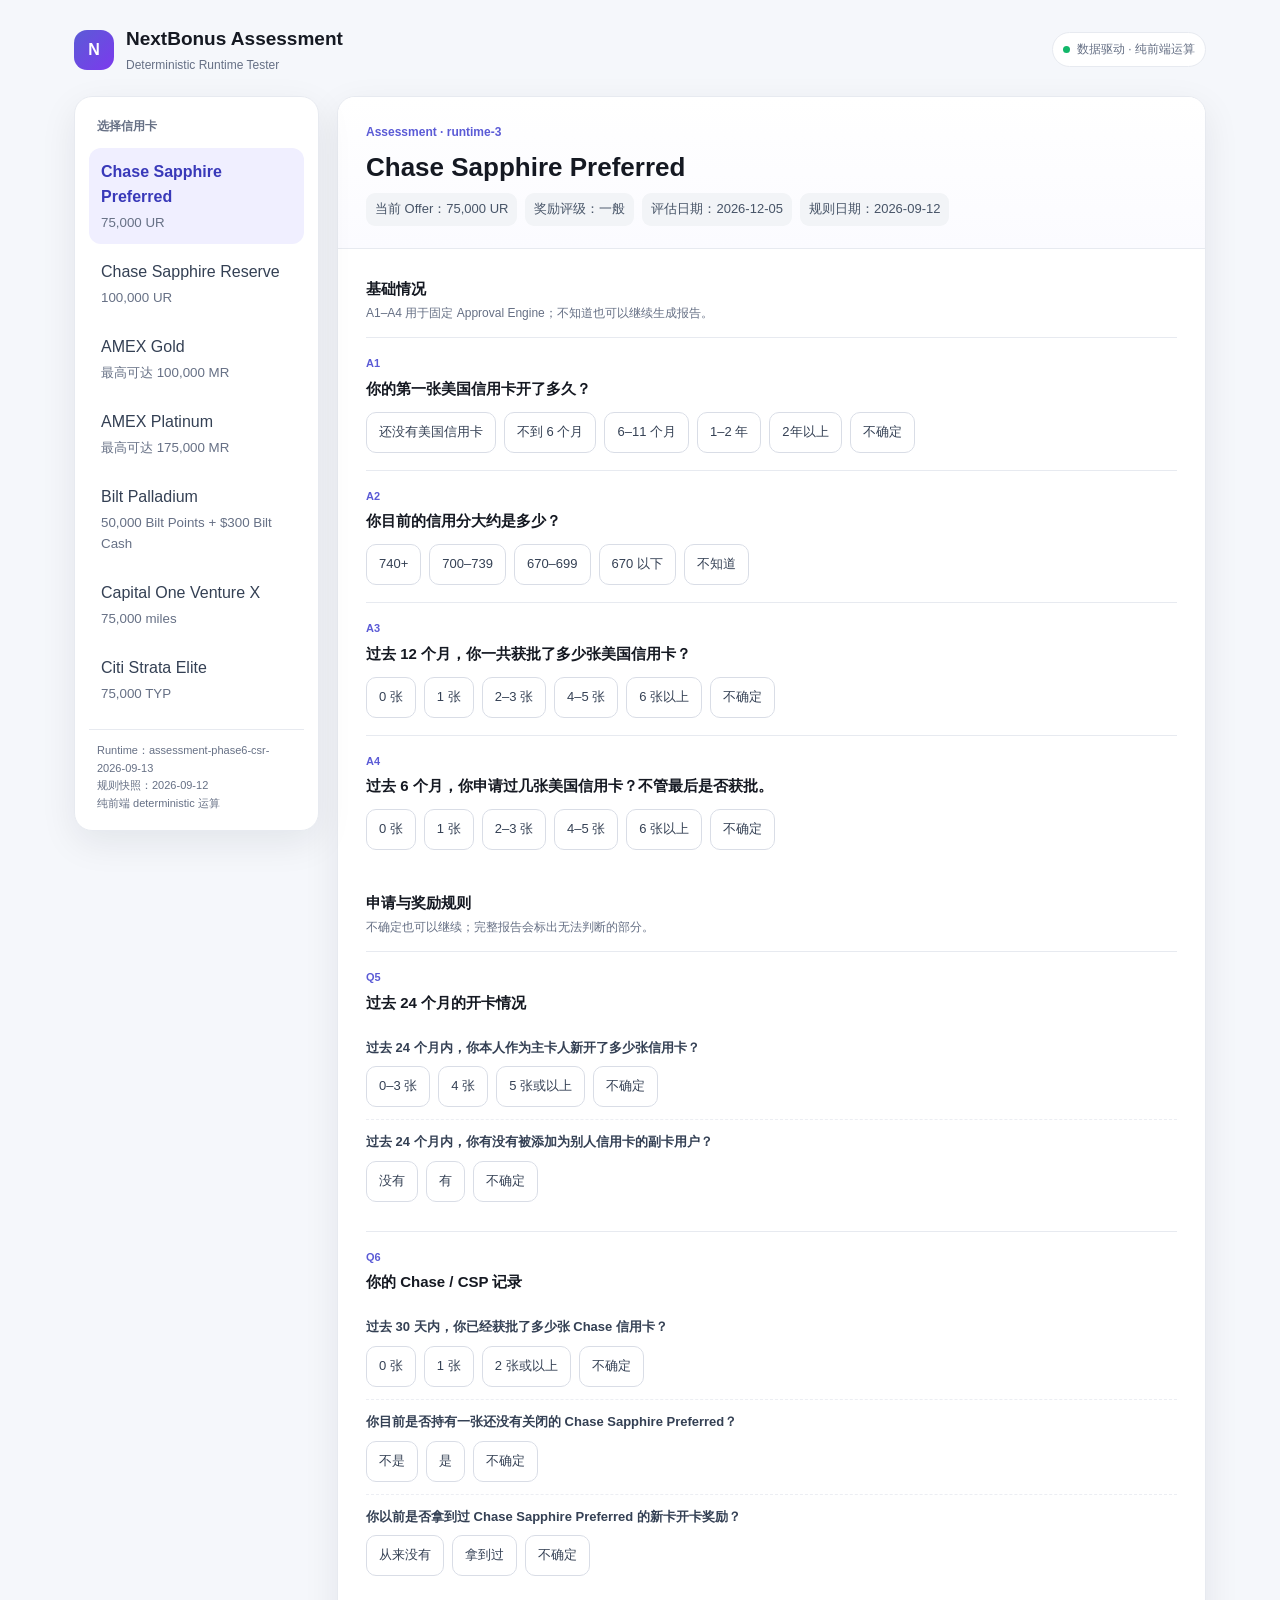
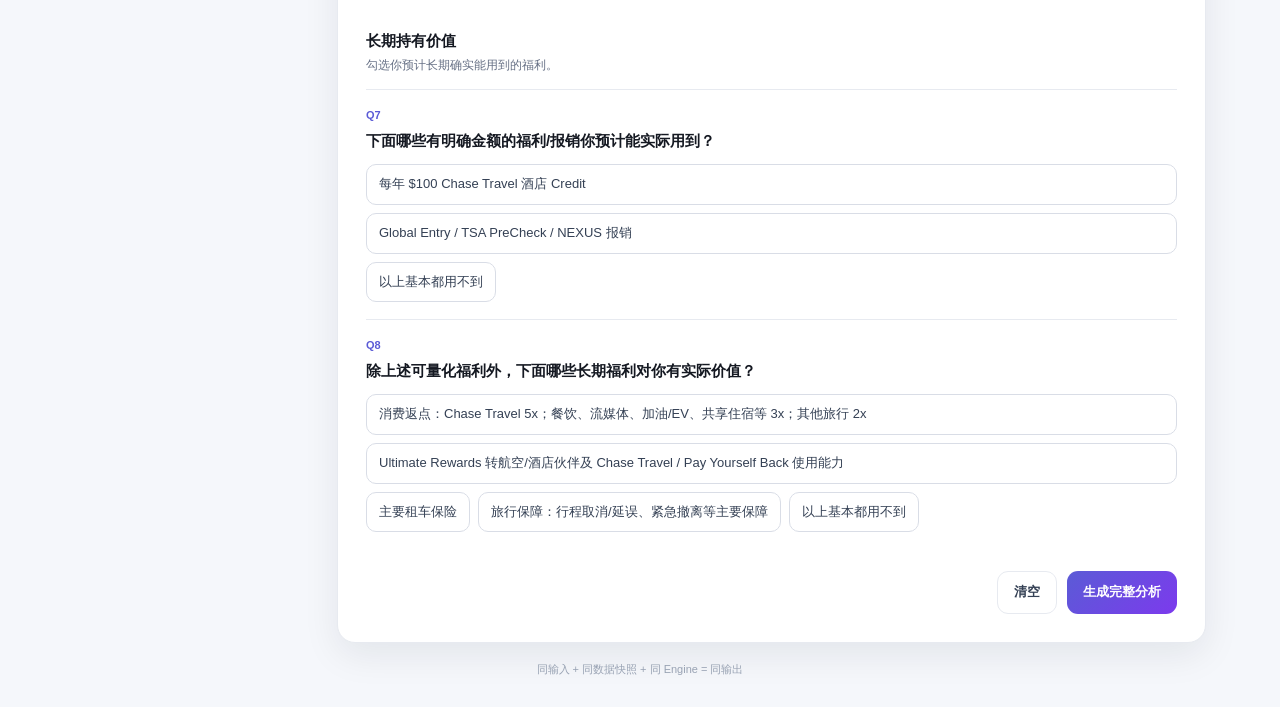
==== commit 9ae8ab37: "Phase 6.1: load Assessment Core before browser runtime" ====
--- a/index.html
+++ b/index.html
@@ -1 +1 @@
-<!doctype html><html lang="zh-CN"><head><meta charset="utf-8"><meta name="viewport" content="width=device-width,initial-scale=1"><title>NextBonus Assessment</title><link rel="stylesheet" href="assets/app.css"><link rel="stylesheet" href="assets/offer-history-chart.css"><script src="assets/offer-history-chart.js"></script><script src="engines/bank-rule-engine.js"></script><script src="engines/timing-engine.js"></script><script src="engines/fact-normalizer.js"></script><script src="engines/approval-engine.js"></script><script src="engines/long-term-engine.js"></script><script src="engines/orchestrator-engine.js"></script><script src="engines/report-renderer.js"></script><script src="engines/assessment-runtime-engine-v3.js"></script><script src="assets/ui-core-v3.js"></script><script src="assets/ui-form-v3.js"></script><script src="assets/ui-report-v3.js"></script></head><body><div class="shell"><div class="topbar"><div class="brand"><div class="logo">N</div><div><h1>NextBonus Assessment</h1><p>Deterministic Runtime Tester</p></div></div><div class="badge"><span class="dot"></span> 数据驱动 · 纯前端运算</div></div><div class="layout"><aside class="sidebar" id="sidebar"></aside><main class="panel" id="main"><div class="hero"><h2>正在加载评估数据…</h2></div></main></div><div class="footer">同输入 + 同数据快照 + 同 Engine = 同输出</div></div><script>window.addEventListener('nb-runtime-ready',()=>{NBUI.current=NBRuntime.products.display_order[0];NBUI.renderSidebar();NBUI.renderForm()});</script><script src="assets/bootstrap-v3.js"></script></body></html>
+<!doctype html><html lang="zh-CN"><head><meta charset="utf-8"><meta name="viewport" content="width=device-width,initial-scale=1"><title>NextBonus Assessment</title><link rel="stylesheet" href="assets/app.css"><link rel="stylesheet" href="assets/offer-history-chart.css"><script src="assets/offer-history-chart.js"></script><script src="engines/bank-rule-engine.js"></script><script src="engines/timing-engine.js"></script><script src="engines/fact-normalizer.js"></script><script src="engines/approval-engine.js"></script><script src="engines/long-term-engine.js"></script><script src="engines/orchestrator-engine.js"></script><script src="engines/report-renderer.js"></script><script src="engines/assessment-core-v1.js"></script><script src="engines/assessment-runtime-engine-v3.js"></script><script src="assets/ui-core-v3.js"></script><script src="assets/ui-form-v3.js"></script><script src="assets/ui-report-v3.js"></script></head><body><div class="shell"><div class="topbar"><div class="brand"><div class="logo">N</div><div><h1>NextBonus Assessment</h1><p>Deterministic Runtime Tester</p></div></div><div class="badge"><span class="dot"></span> 数据驱动 · 纯前端运算</div></div><div class="layout"><aside class="sidebar" id="sidebar"></aside><main class="panel" id="main"><div class="hero"><h2>正在加载评估数据…</h2></div></main></div><div class="footer">同输入 + 同数据快照 + 同 Engine = 同输出</div></div><script>window.addEventListener('nb-runtime-ready',()=>{NBUI.current=NBRuntime.products.display_order[0];NBUI.renderSidebar();NBUI.renderForm()});</script><script src="assets/bootstrap-v3.js"></script></body></html>
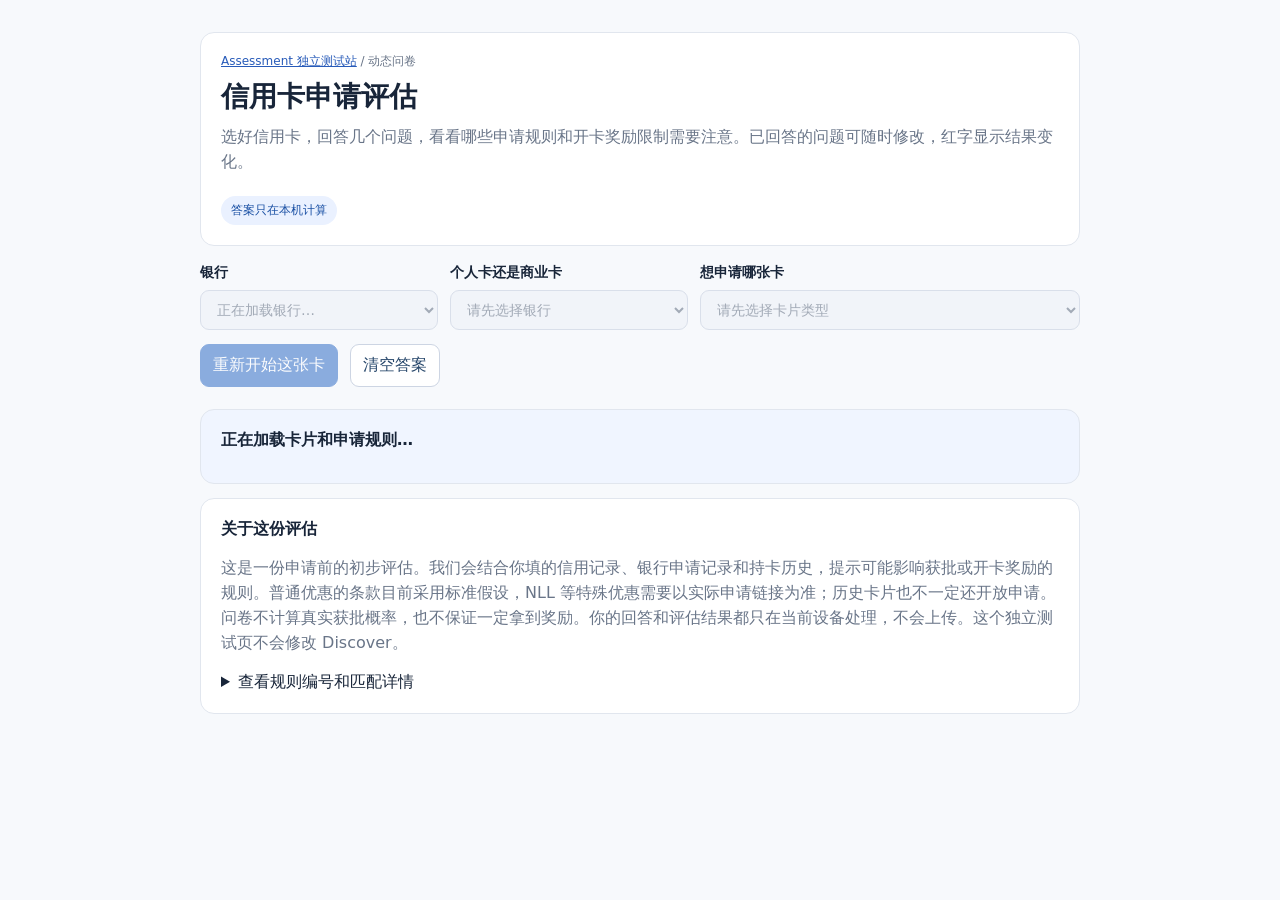
==== commit 3737e205: "Unify the local questionnaire, full report and v2 assessment contract" ====
--- a/index.html
+++ b/index.html
@@ -1 +1 @@
-<!doctype html><html lang="zh-CN"><head><meta charset="utf-8"><meta name="viewport" content="width=device-width,initial-scale=1"><title>NextBonus Assessment</title><link rel="stylesheet" href="assets/app.css"><link rel="stylesheet" href="assets/offer-history-chart.css"><script src="assets/offer-history-chart.js"></script><script src="engines/bank-rule-engine.js"></script><script src="engines/timing-engine.js"></script><script src="engines/fact-normalizer.js"></script><script src="engines/approval-engine.js"></script><script src="engines/long-term-engine.js"></script><script src="engines/orchestrator-engine.js"></script><script src="engines/report-renderer.js"></script><script src="engines/assessment-core-v1.js"></script><script src="engines/assessment-runtime-engine-v3.js"></script><script src="assets/ui-core-v3.js"></script><script src="assets/ui-form-v3.js"></script><script src="assets/ui-report-v3.js"></script></head><body><div class="shell"><div class="topbar"><div class="brand"><div class="logo">N</div><div><h1>NextBonus Assessment</h1><p>Deterministic Runtime Tester</p></div></div><div class="badge"><span class="dot"></span> 数据驱动 · 纯前端运算</div></div><div class="layout"><aside class="sidebar" id="sidebar"></aside><main class="panel" id="main"><div class="hero"><h2>正在加载评估数据…</h2></div></main></div><div class="footer">同输入 + 同数据快照 + 同 Engine = 同输出</div></div><script>window.addEventListener('nb-runtime-ready',()=>{NBUI.current=NBRuntime.products.display_order[0];NBUI.renderSidebar();NBUI.renderForm()});</script><script src="assets/bootstrap-v3.js"></script></body></html>
+<!doctype html><html lang="zh-CN"><head><meta charset="utf-8"><meta name="viewport" content="width=device-width,initial-scale=1"><title>NextBonus Assessment</title><meta http-equiv="refresh" content="0; url=dynamic-questionnaire.html"></head><body><p><a href="dynamic-questionnaire.html">进入 NextBonus 信用卡评估</a></p></body></html>
